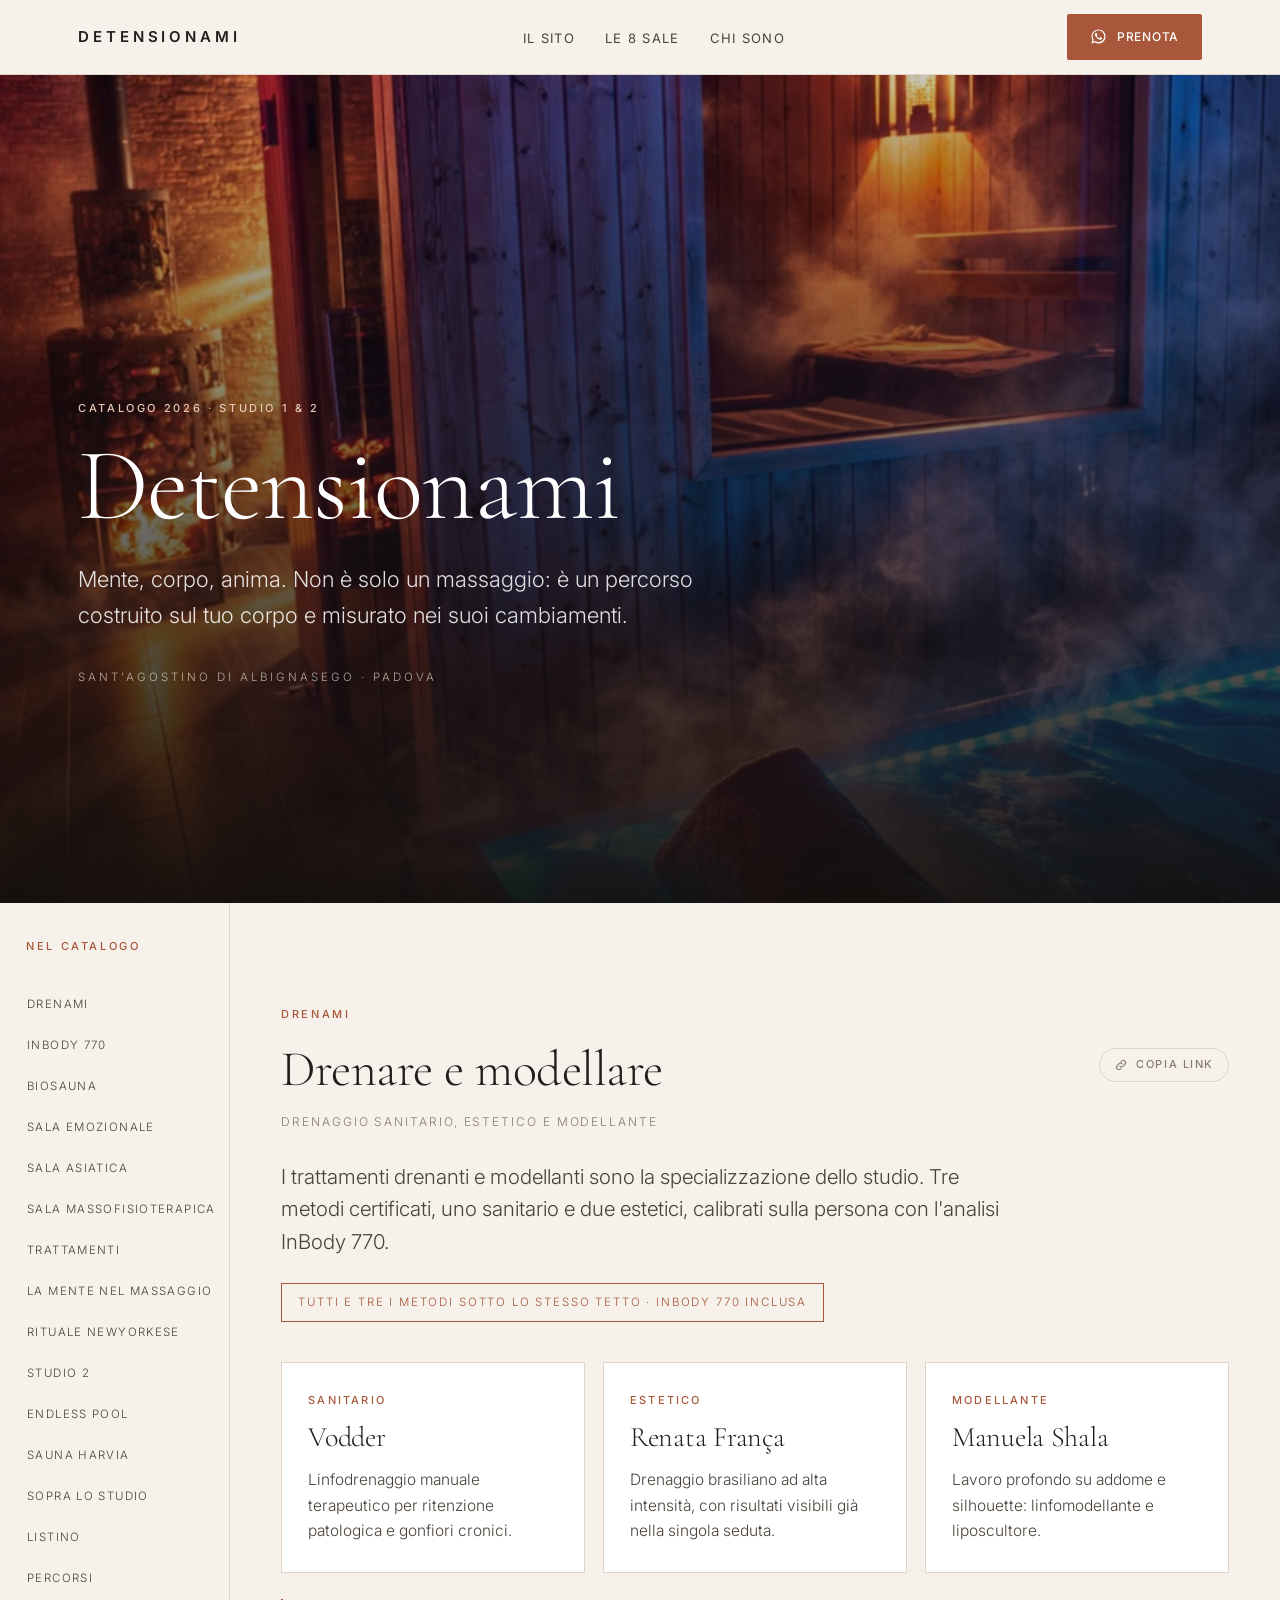
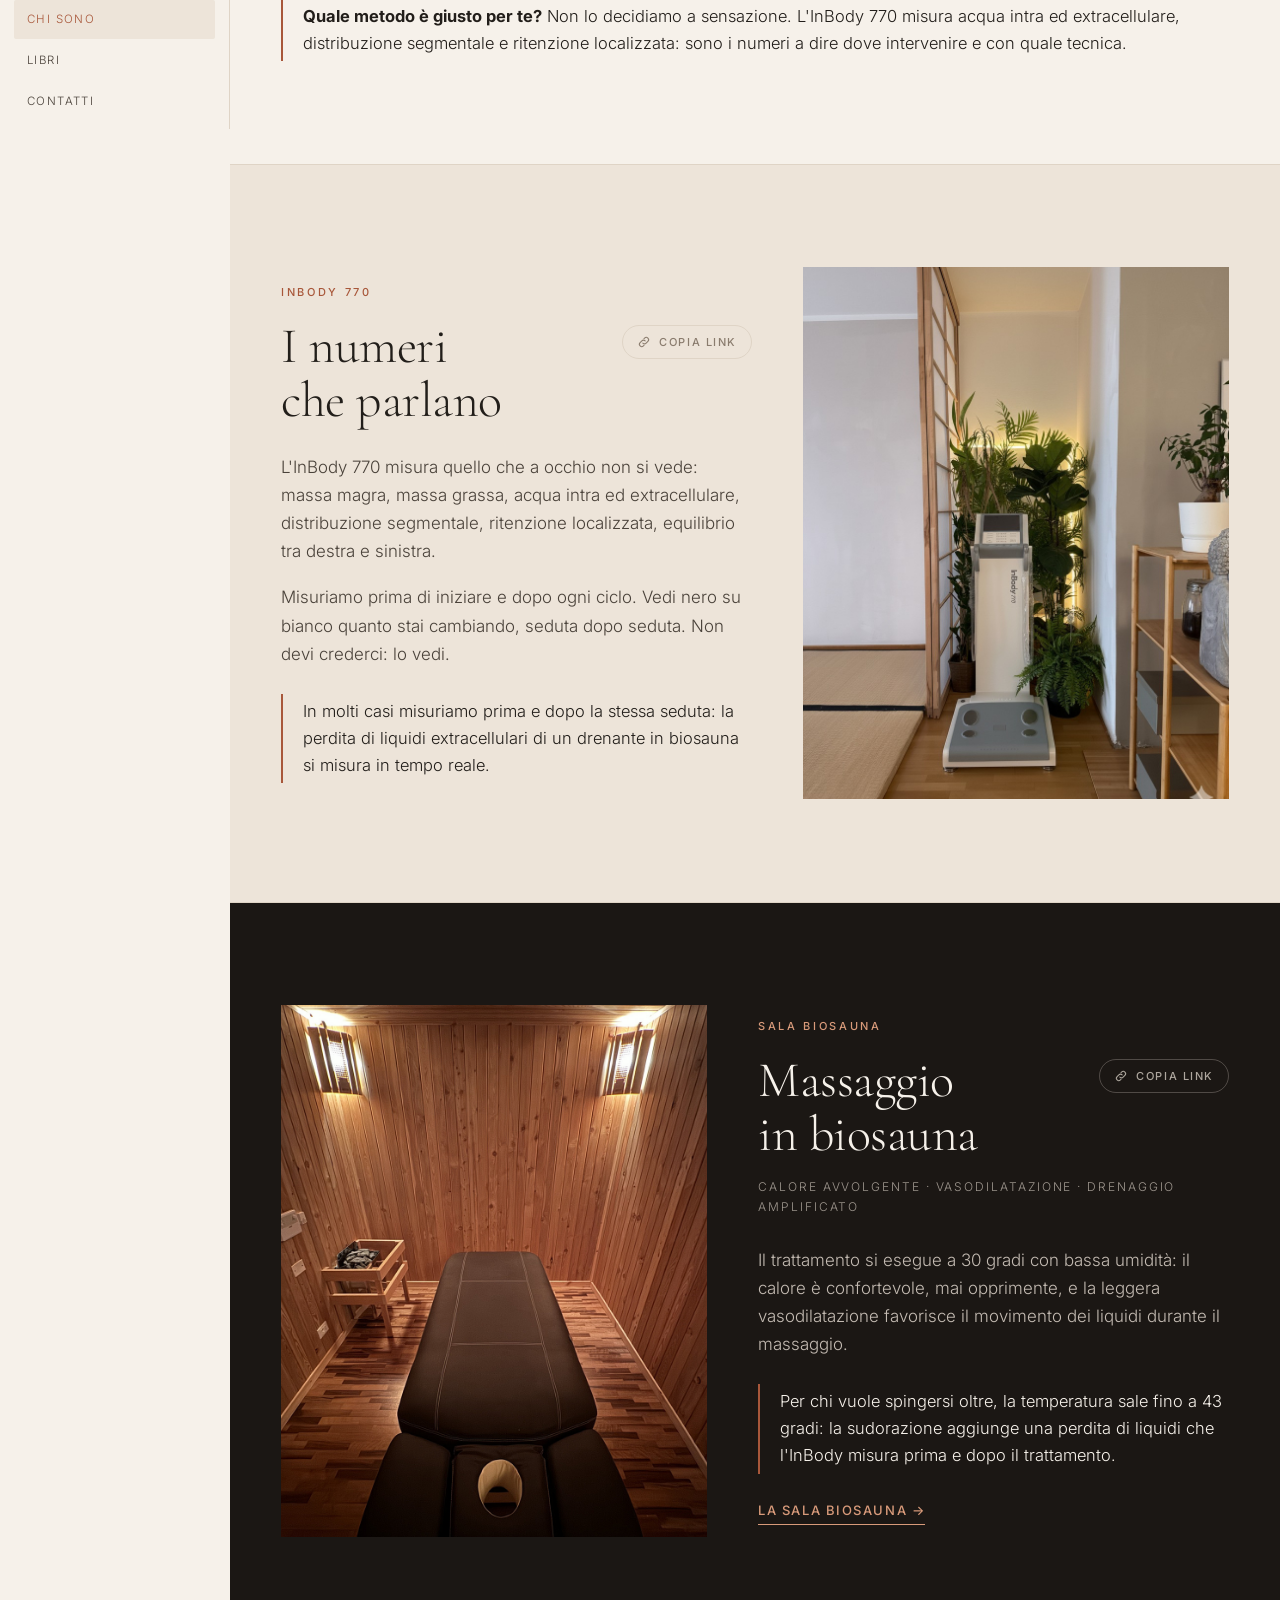
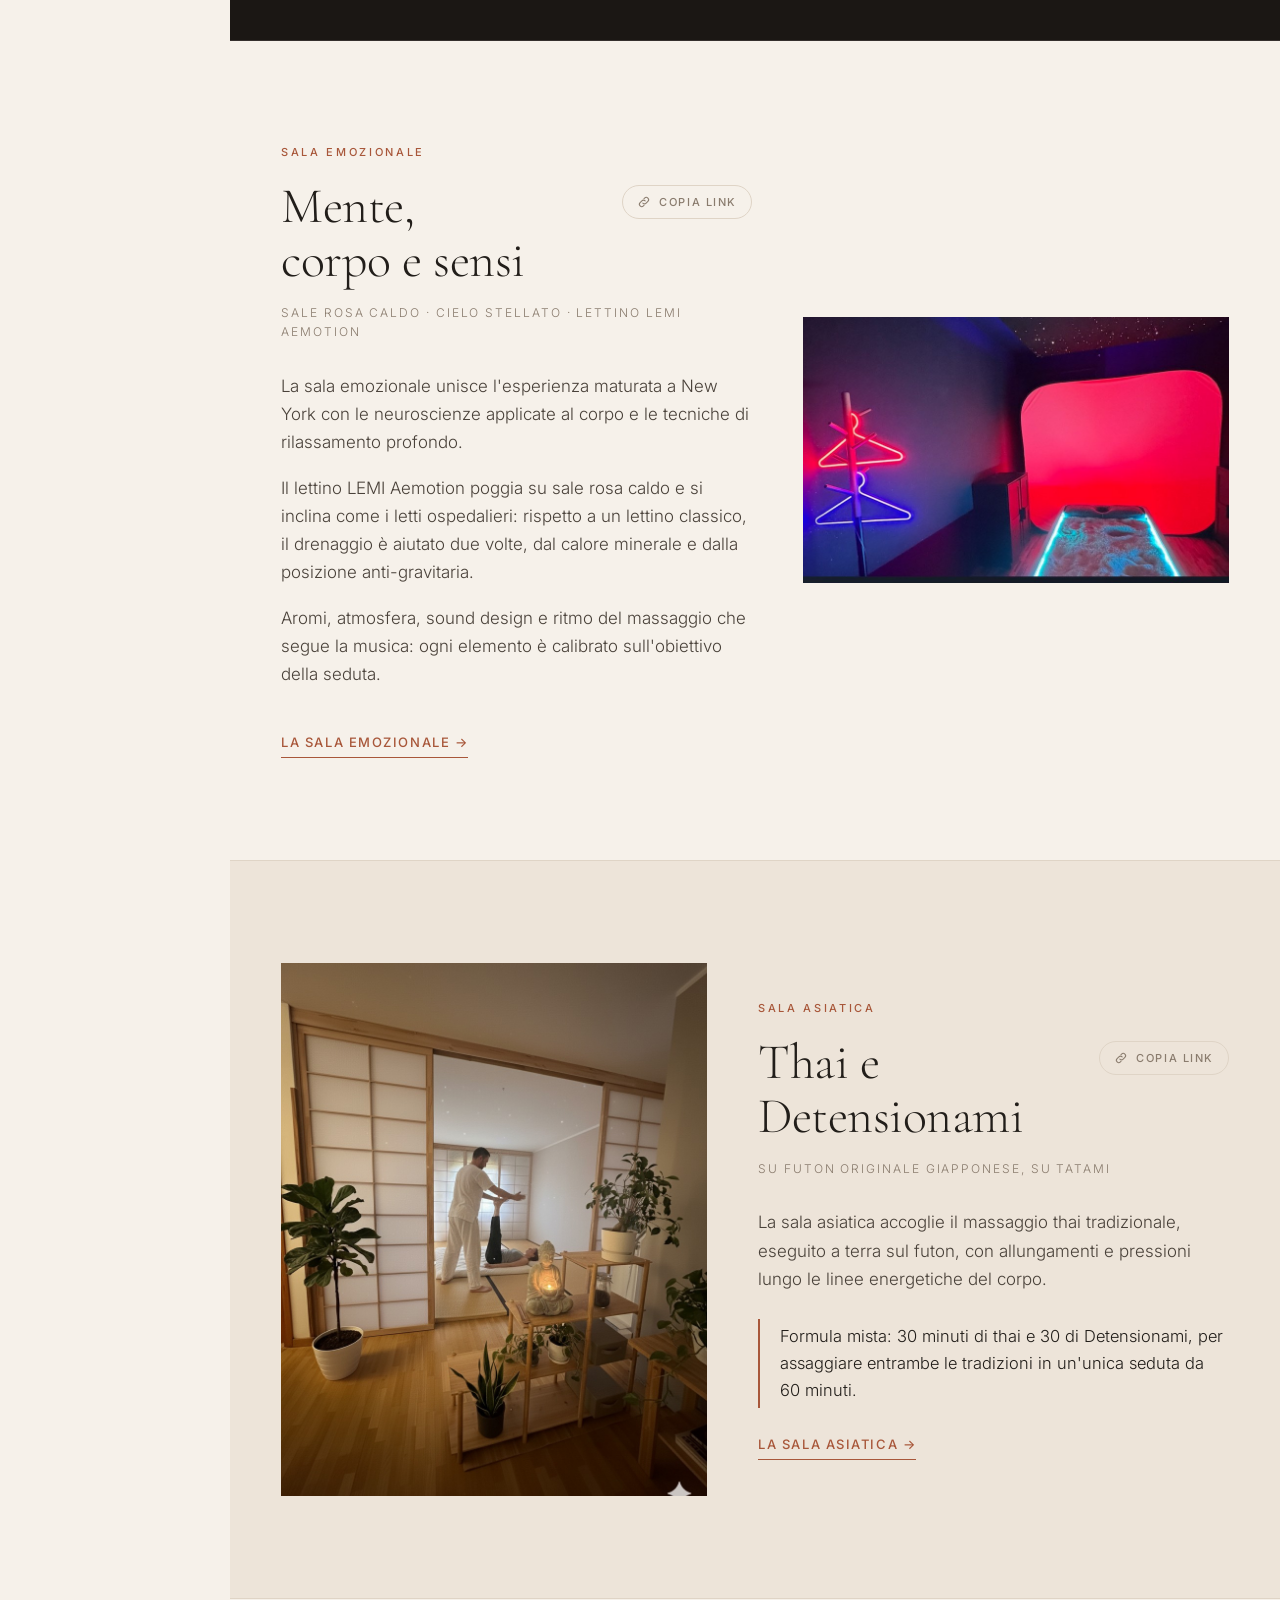
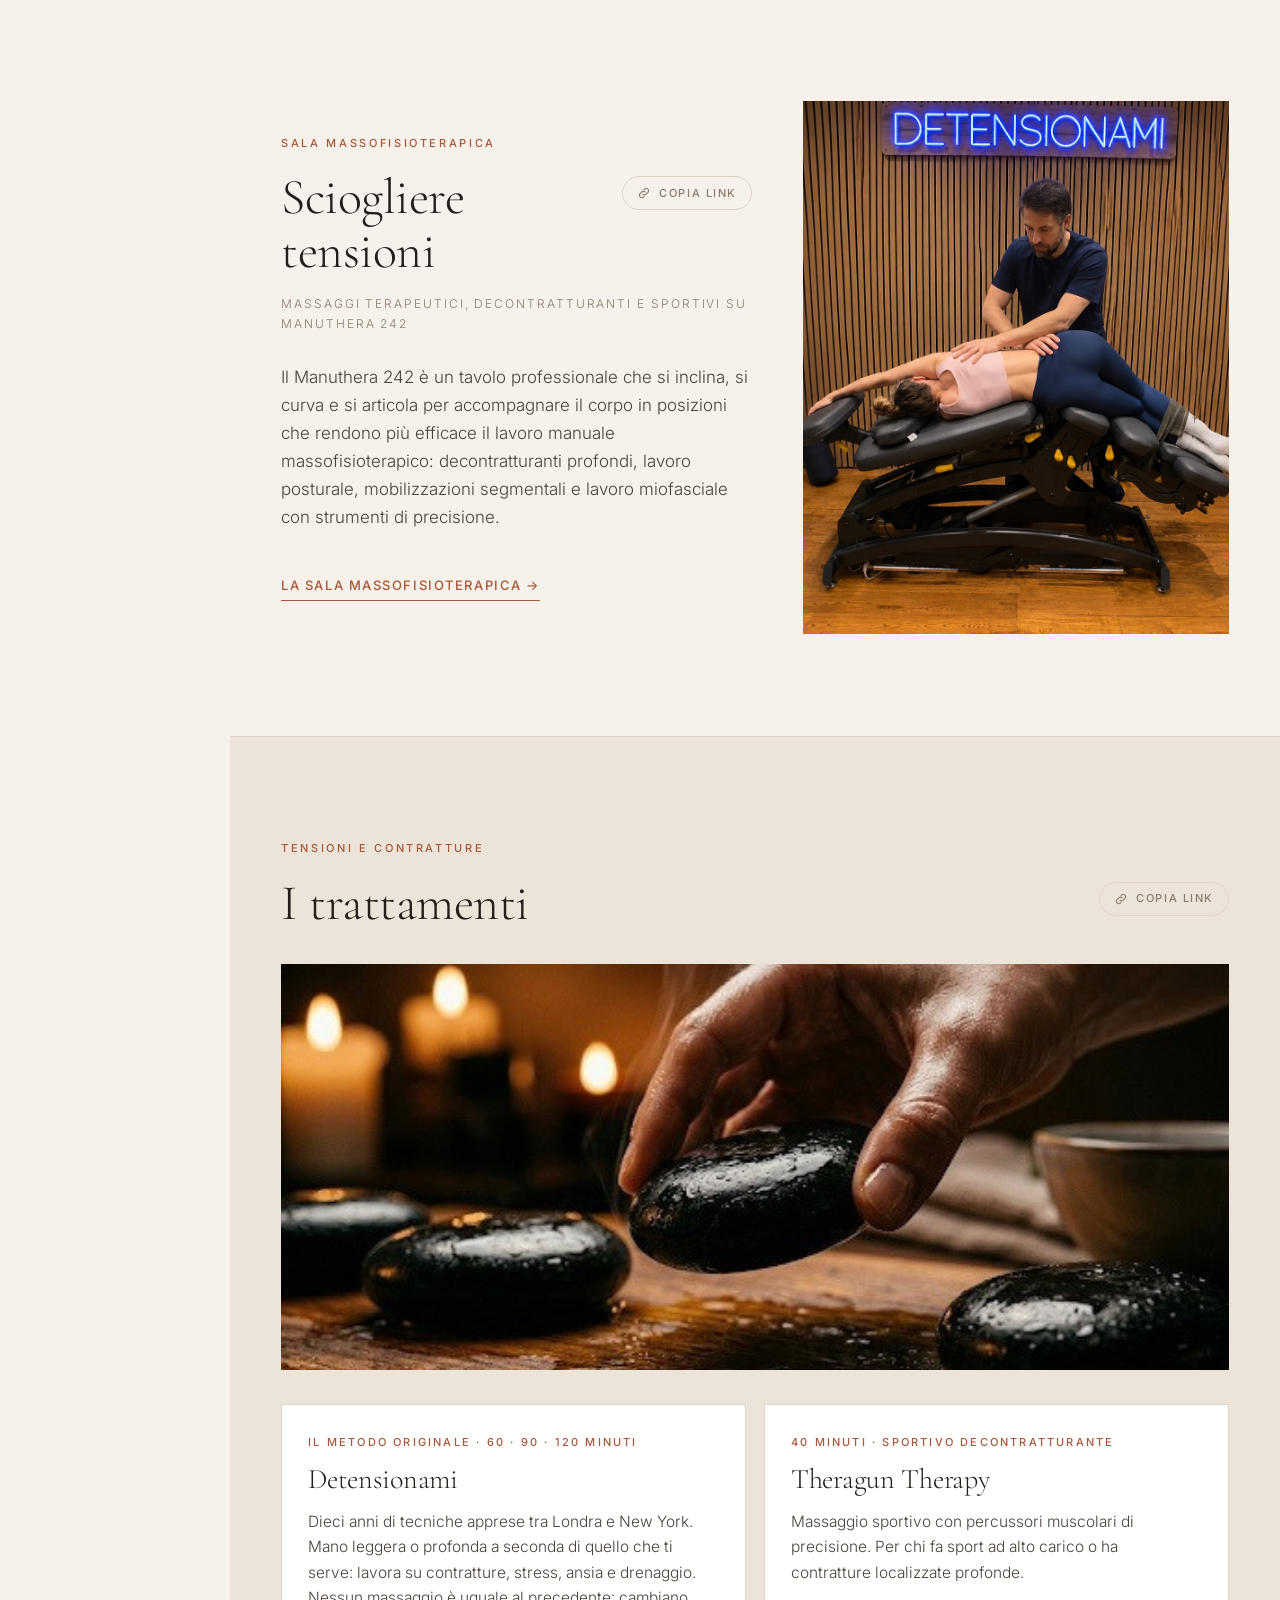
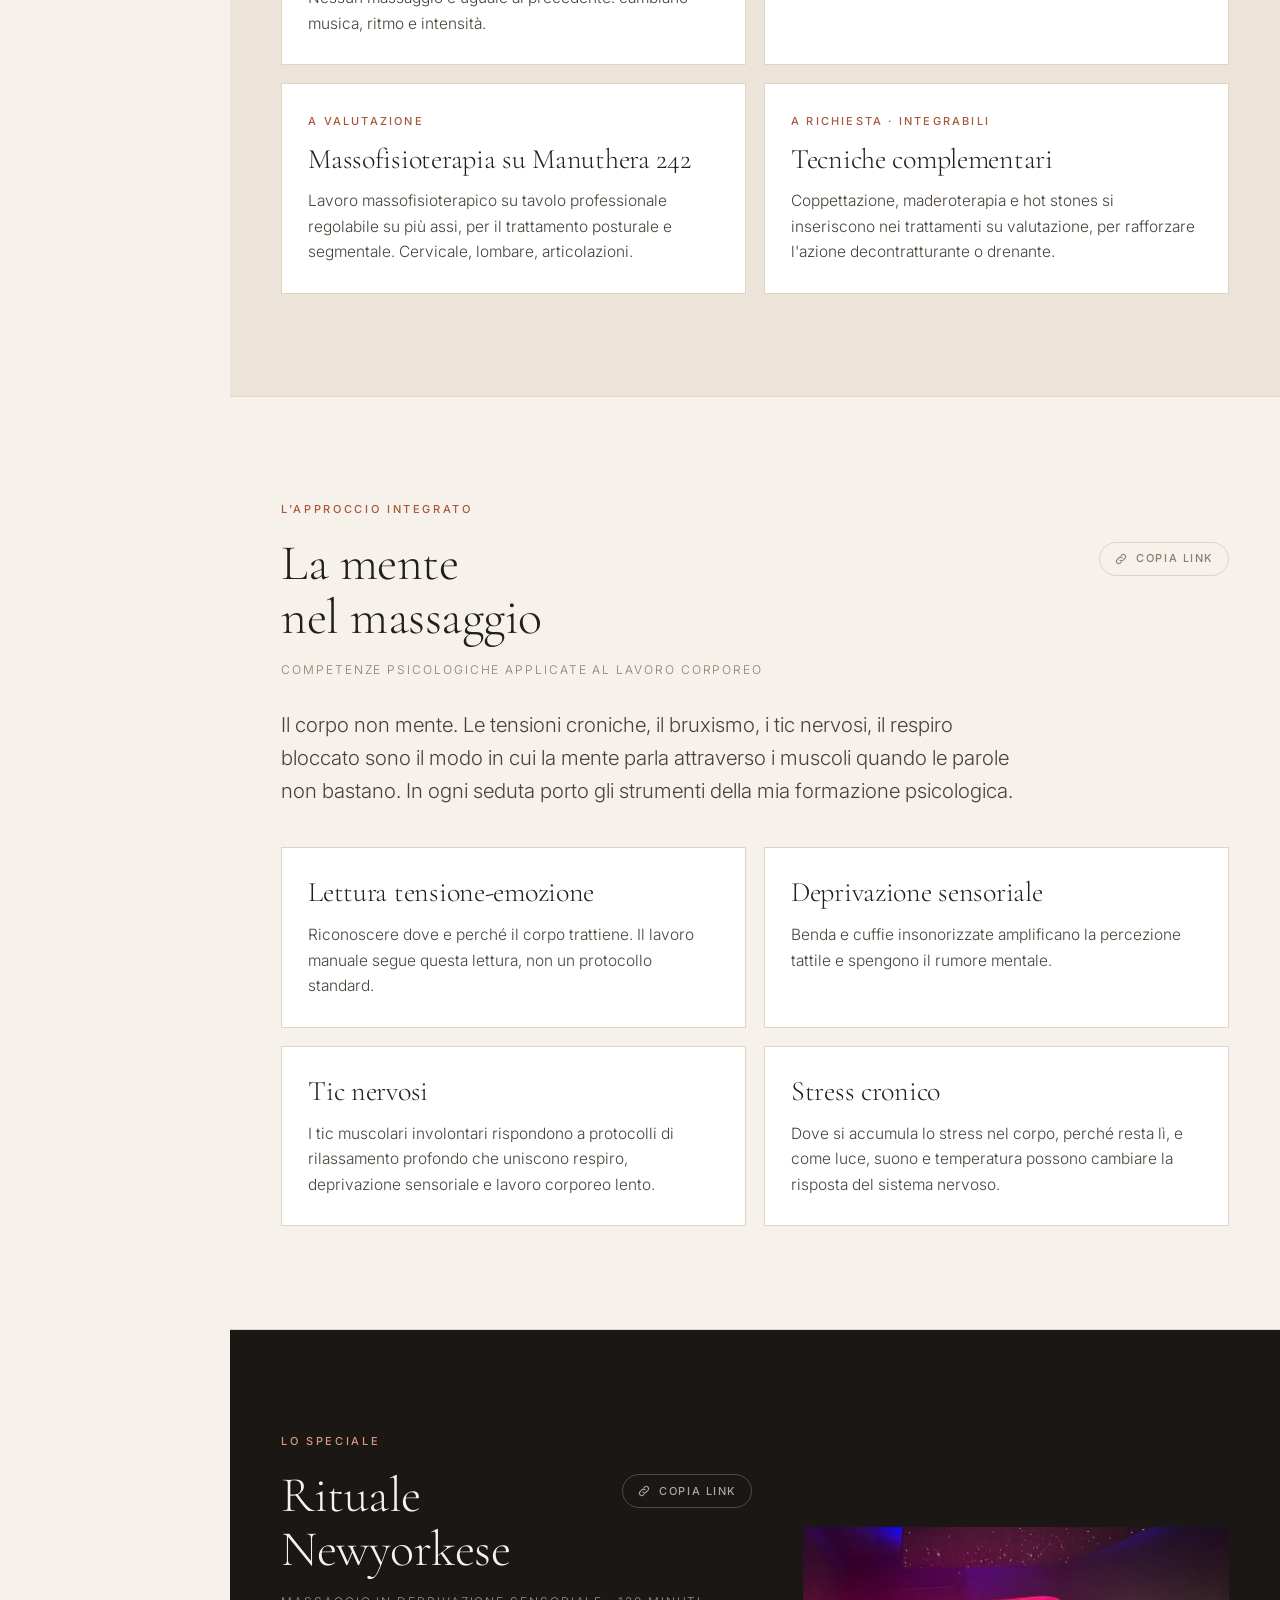
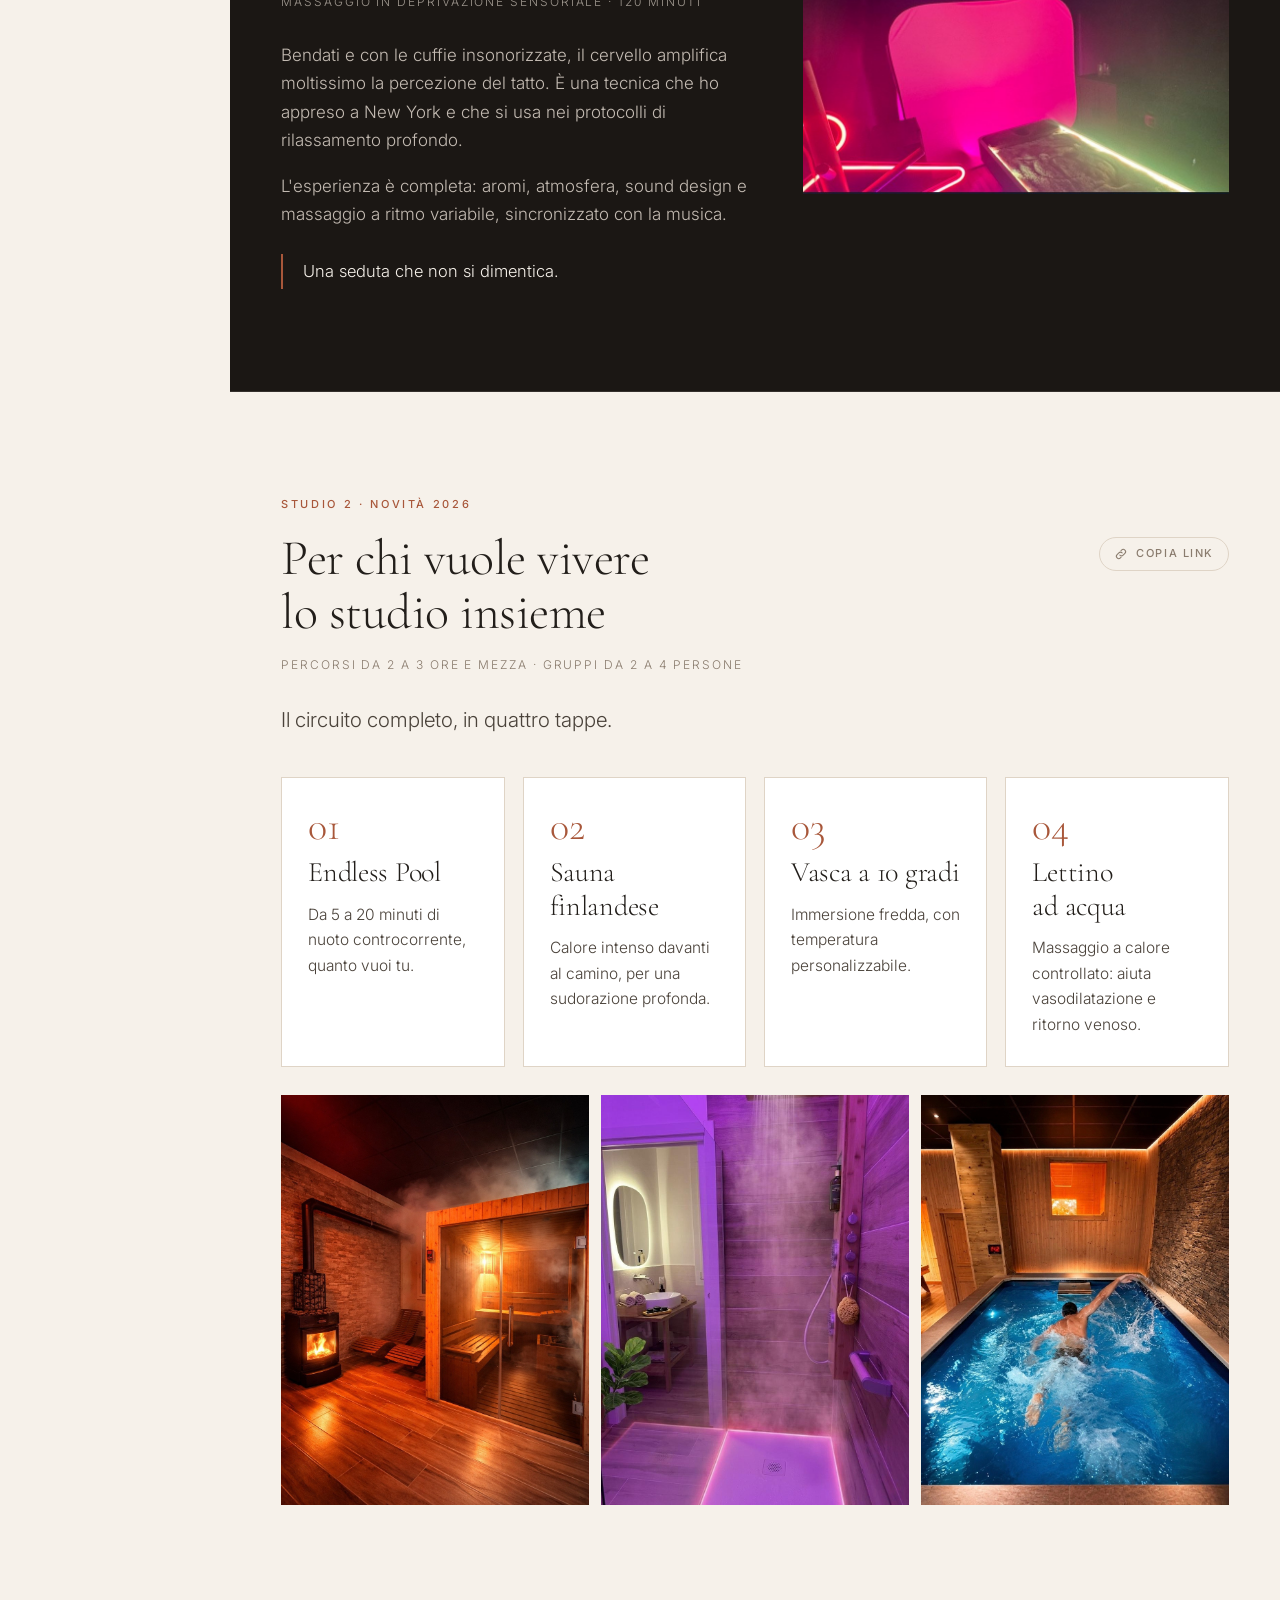
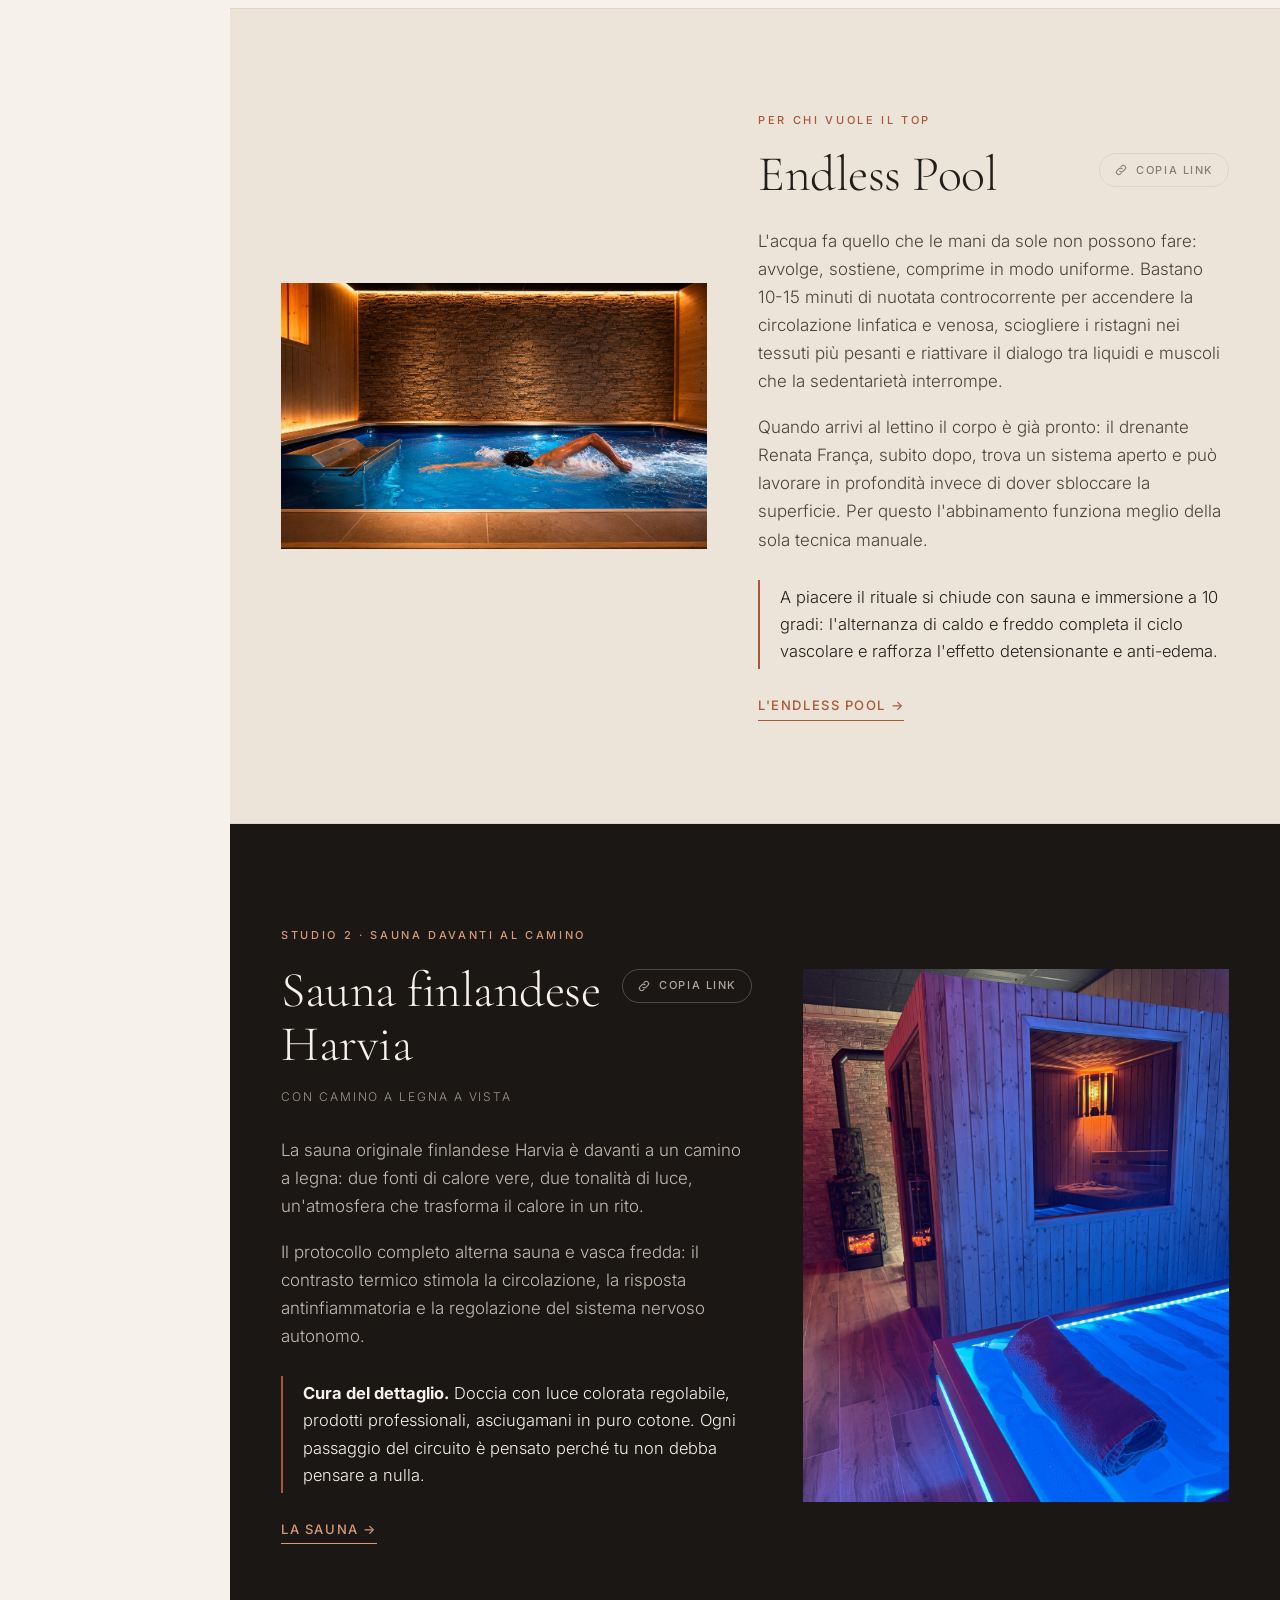
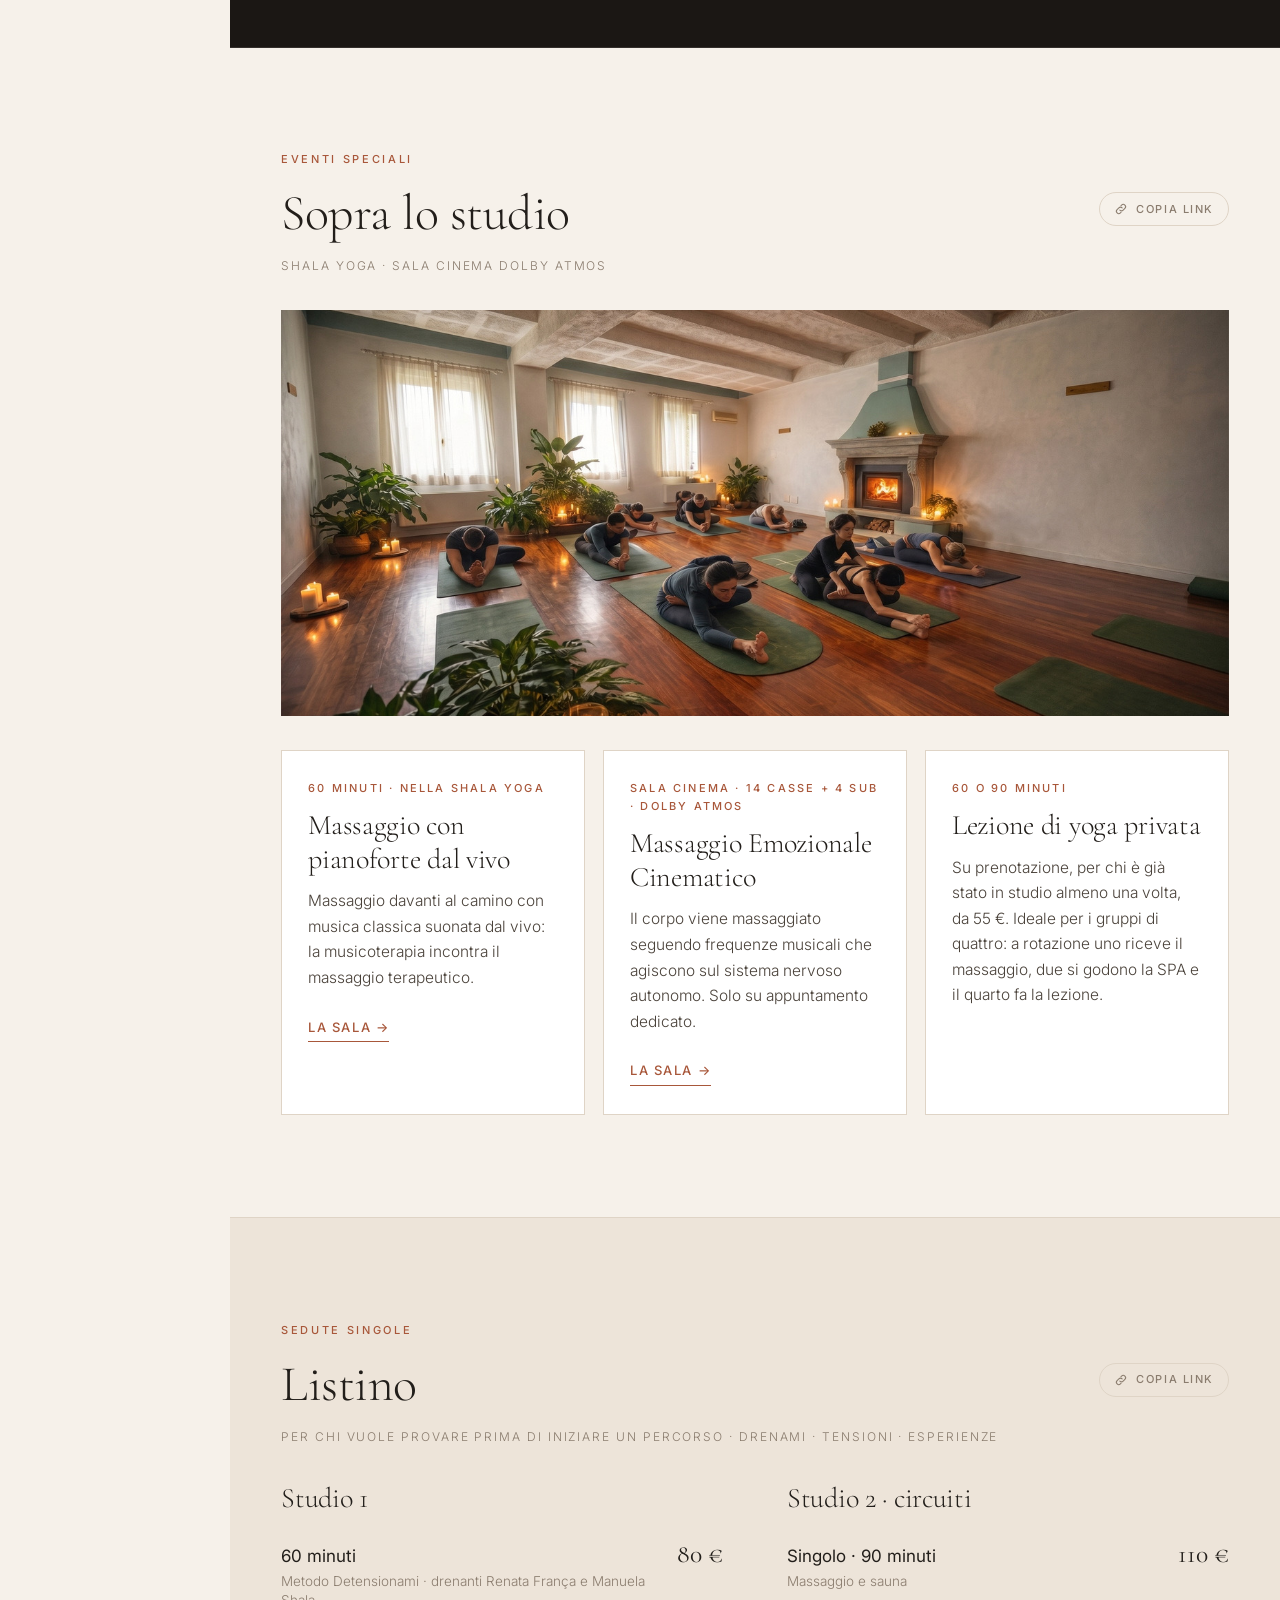
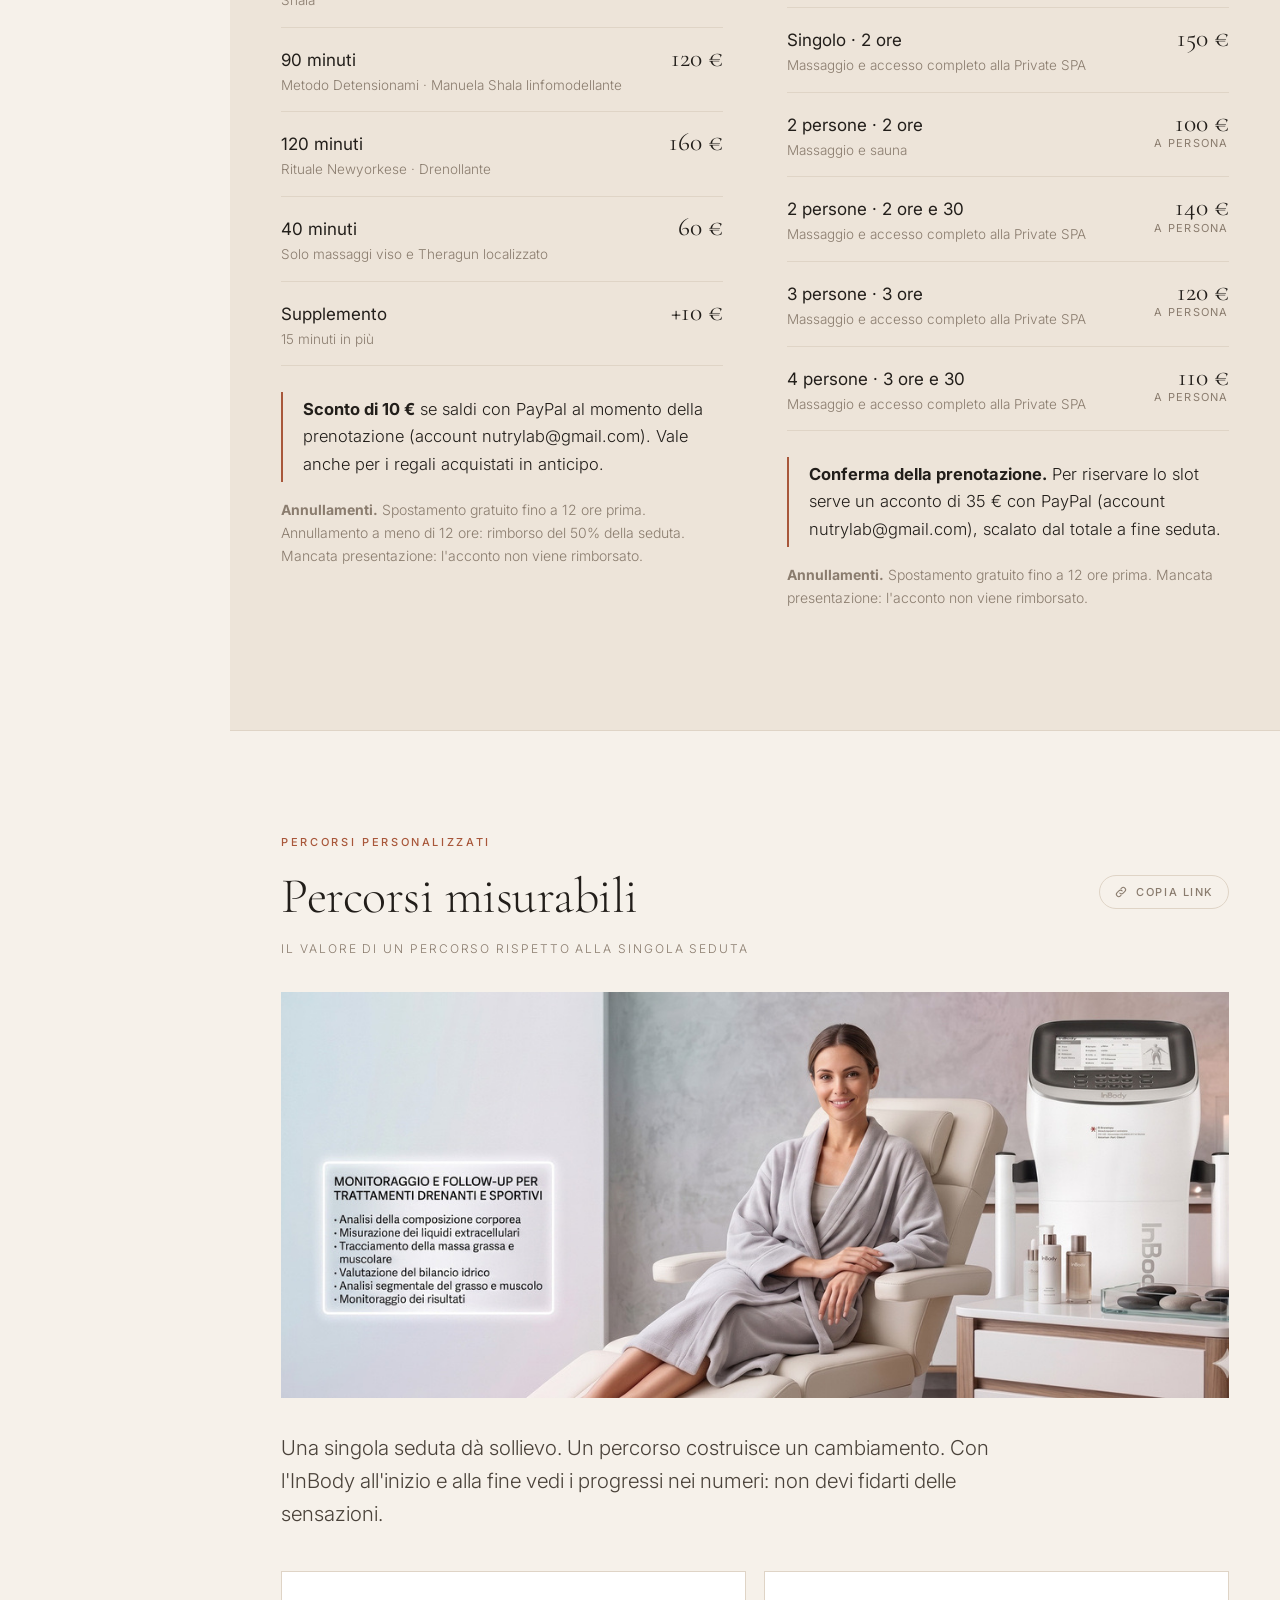
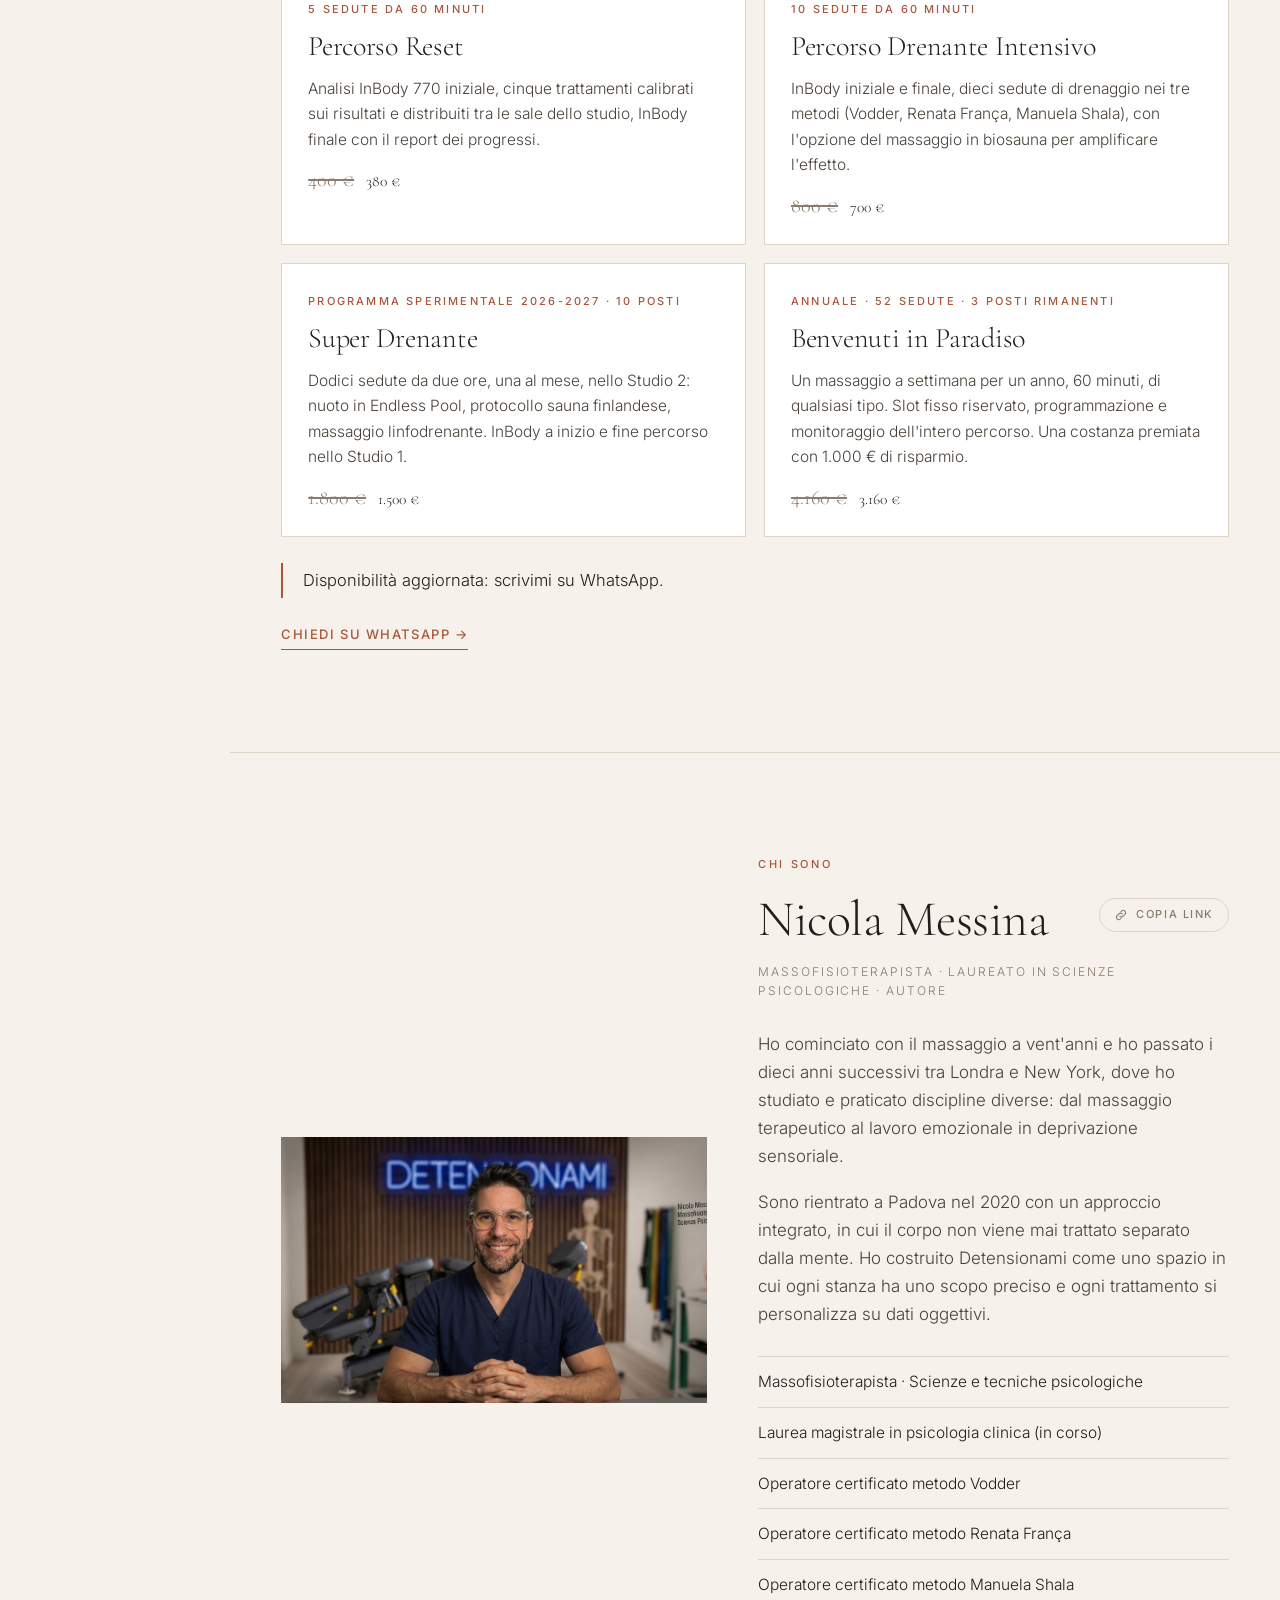
==== catalogo/index.html @ 2fba1a52 "Catalogo digitale 2026 (dal PDF B8) con editor ?edit Pagina /catalogo/ fuori dal menu e da Google (n" ====
<!doctype html>
<html lang="it">
<head>
<meta charset="utf-8">
<meta name="viewport" content="width=device-width, initial-scale=1, viewport-fit=cover">
<title>Catalogo 2026 — Detensionami, Padova</title>
<meta name="description" content="Il catalogo dello Studio Detensionami: i tre metodi drenanti, l'analisi InBody 770, le sale, i trattamenti, lo Studio 2, i percorsi e i libri.">
<!-- pagina "morta": fuori dal menu e fuori da Google, si apre solo con il link -->
<meta name="robots" content="noindex, nofollow">
<meta name="theme-color" content="#1B1714">
<meta property="og:title" content="Catalogo Detensionami 2026">
<meta property="og:description" content="Studio 1 & 2 · Sant'Agostino di Albignasego, Padova">
<meta property="og:image" content="https://www.detensionami.it/catalogo/img/copertina.jpg">
<link rel="preconnect" href="https://fonts.googleapis.com">
<link rel="preconnect" href="https://fonts.gstatic.com" crossorigin>
<link href="https://fonts.googleapis.com/css2?family=Cormorant+Garamond:wght@300;400;500&family=Inter:wght@300;400;500;600&display=swap" rel="stylesheet">
<link rel="stylesheet" href="../studio/studio.css">
<link rel="stylesheet" href="catalogo.css">
<script src="../studio/torna.js" defer></script>
<script src="/da.js" defer></script>
</head>
<body>

<header class="site-header">
  <div class="wrap nav">
    <a class="logo" href="../studio/index.html#home">DETENSIONAMI</a>
    <ul class="nav-links">
      <li><a href="../studio/index.html#home">Il sito</a></li>
      <li><a href="../studio/index.html#sale">Le 8 sale</a></li>
      <li><a href="../studio/index.html#chi-sono">Chi sono</a></li>
    </ul>
    <a class="back-link" href="../studio/index.html#home">Il sito →</a>
    <a class="btn btn-primary" href="https://wa.me/393347918516?text=Ciao%20Nicola%2C%20ho%20letto%20il%20catalogo%20e%20vorrei%20prenotare." target="_blank" rel="noopener">
      <svg class="wa-icon" viewBox="0 0 24 24" fill="currentColor" aria-hidden="true"><path d="M12.04 2C6.58 2 2.13 6.45 2.13 11.91c0 1.75.46 3.450 1.32 4.95L2 22l5.25-1.38a9.9 9.9 0 0 0 4.79 1.22h.01c5.46 0 9.91-4.45 9.91-9.91C21.96 6.45 17.5 2 12.04 2zm0 18.02h-.01a8.2 8.2 0 0 1-4.190-1.15l-.3-.18-3.12.82.83-3.04-.2-.31a8.16 8.16 0 0 1-1.26-4.35c0-4.54 3.7-8.23 8.25-8.23 2.2 0 4.27.86 5.83 2.42a8.18 8.18 0 0 1 2.41 5.82c0 4.54-3.7 8.2-8.24 8.2zm4.52-6.16c-.25-.12-1.47-.72-1.690-.81-.23-.08-.39-.12-.56.13-.16.25-.64.8-.79.97-.14.16-.29.19-.54.06-.25-.12-1.05-.39-1.99-1.23-.74-.66-1.24-1.47-1.38-1.72-.15-.25-.02-.38.11-.51.11-.11.25-.29.37-.43.13-.15.17-.25.25-.41.08-.17.04-.31-.02-.43-.06-.12-.56-1.35-.77-1.85-.2-.48-.4-.42-.56-.43h-.47c-.17 0-.43.06-.66.31-.23.25-.87.85-.87 2.070s.89 2.4 1.02 2.57c.12.17 1.75 2.670 4.24 3.75.59.26 1.05.41 1.41.52.59.19 1.13.16 1.56.1.48-.07 1.47-.6 1.68-1.18.21-.58.21-1.07.14-1.18-.06-.11-.22-.17-.47-.29z"/></svg>
      <span>Prenota</span>
    </a>
  </div>
</header>

<section class="cover" id="copertina">
  <img src="img/copertina.jpg" alt="La sauna con il camino e la vasca illuminata di blu">
  <div class="wrap">
    <p class="eyebrow">Catalogo 2026 · Studio 1 &amp; 2</p>
    <h1>Detensionami</h1>
    <p class="lede">Mente, corpo, anima. Non è solo un massaggio: è un percorso costruito sul tuo corpo e misurato nei suoi cambiamenti.</p>
    <p class="place">Sant'Agostino di Albignasego · Padova</p>
  </div>
</section>

<div class="layout">

<nav class="toc" aria-label="Sezioni del catalogo">
  <p class="toc-title">Nel catalogo</p>
  <ol>
    <li><a href="#drenami">Drenami</a></li>
    <li><a href="#inbody">InBody 770</a></li>
    <li><a href="#biosauna">Biosauna</a></li>
    <li><a href="#emozionale">Sala Emozionale</a></li>
    <li><a href="#asiatica">Sala Asiatica</a></li>
    <li><a href="#manuthera">Sala massofisioterapica</a></li>
    <li><a href="#trattamenti">Trattamenti</a></li>
    <li><a href="#mente">La mente nel massaggio</a></li>
    <li><a href="#rituale-newyorkese">Rituale Newyorkese</a></li>
    <li><a href="#studio-2">Studio 2</a></li>
    <li><a href="#endless-pool">Endless Pool</a></li>
    <li><a href="#sauna">Sauna Harvia</a></li>
    <li><a href="#eventi">Sopra lo studio</a></li>
    <li><a href="#listino">Listino</a></li>
    <li><a href="#percorsi">Percorsi</a></li>
    <li><a href="#chi-sono">Chi sono</a></li>
    <li><a href="#libri">Libri</a></li>
    <li><a href="#contatti">Contatti</a></li>
  </ol>
</nav>

<main>

  <!-- DRENAMI -->
  <section class="chapter" id="drenami">
    <div class="wrap">
      <p class="eyebrow">Drenami</p>
      <div class="head"><h2>Drenare e modellare</h2></div>
      <p class="sub">Drenaggio sanitario, estetico e modellante</p>
      <p class="lead">I trattamenti drenanti e modellanti sono la specializzazione dello studio. Tre metodi certificati, uno sanitario e due estetici, calibrati sulla persona con l'analisi InBody 770.</p>
      <p class="badge">Tutti e tre i metodi sotto lo stesso tetto · InBody 770 inclusa</p>
      <div class="k-cards c3">
        <article class="k-card"><p class="k-tag">Sanitario</p><h3>Vodder</h3><p>Linfodrenaggio manuale terapeutico per ritenzione patologica e gonfiori cronici.</p></article>
        <article class="k-card"><p class="k-tag">Estetico</p><h3>Renata França</h3><p>Drenaggio brasiliano ad alta intensità, con risultati visibili già nella singola seduta.</p></article>
        <article class="k-card"><p class="k-tag">Modellante</p><h3>Manuela Shala</h3><p>Lavoro profondo su addome e silhouette: linfomodellante e liposcultore.</p></article>
      </div>
      <p class="k-note"><strong>Quale metodo è giusto per te?</strong> Non lo decidiamo a sensazione. L'InBody 770 misura acqua intra ed extracellulare, distribuzione segmentale e ritenzione localizzata: sono i numeri a dire dove intervenire e con quale tecnica.</p>
    </div>
  </section>

  <!-- INBODY -->
  <section class="chapter alt" id="inbody">
    <div class="wrap spread">
      <div>
        <p class="eyebrow">InBody 770</p>
        <div class="head"><h2>I numeri che parlano</h2></div>
        <div class="prose" style="margin-top:26px">
          <p>L'InBody 770 misura quello che a occhio non si vede: massa magra, massa grassa, acqua intra ed extracellulare, distribuzione segmentale, ritenzione localizzata, equilibrio tra destra e sinistra.</p>
          <p>Misuriamo prima di iniziare e dopo ogni ciclo. Vedi nero su bianco quanto stai cambiando, seduta dopo seduta. Non devi crederci: lo vedi.</p>
        </div>
        <p class="k-note">In molti casi misuriamo prima e dopo la stessa seduta: la perdita di liquidi extracellulari di un drenante in biosauna si misura in tempo reale.</p>
      </div>
      <figure><img src="img/inbody.jpg" alt="La bilancia InBody 770 dello studio" loading="lazy"></figure>
    </div>
  </section>

  <!-- BIOSAUNA -->
  <section class="chapter dark" id="biosauna">
    <div class="wrap spread flip">
      <div>
        <p class="eyebrow">Sala Biosauna</p>
        <div class="head"><h2>Massaggio in biosauna</h2></div>
        <p class="sub">Calore avvolgente · vasodilatazione · drenaggio amplificato</p>
        <div class="prose">
          <p>Il trattamento si esegue a 30 gradi con bassa umidità: il calore è confortevole, mai opprimente, e la leggera vasodilatazione favorisce il movimento dei liquidi durante il massaggio.</p>
        </div>
        <p class="k-note">Per chi vuole spingersi oltre, la temperatura sale fino a 43 gradi: la sudorazione aggiunge una perdita di liquidi che l'InBody misura prima e dopo il trattamento.</p>
        <a class="k-more" href="../studio/sale/biosauna.html">La sala biosauna →</a>
      </div>
      <figure><img src="img/biosauna.jpg" alt="Il lettino dentro la biosauna in legno" loading="lazy"></figure>
    </div>
  </section>

  <!-- EMOZIONALE -->
  <section class="chapter" id="emozionale">
    <div class="wrap spread">
      <div>
        <p class="eyebrow">Sala Emozionale</p>
        <div class="head"><h2>Mente, corpo e sensi</h2></div>
        <p class="sub">Sale rosa caldo · cielo stellato · lettino LEMI Aemotion</p>
        <div class="prose">
          <p>La sala emozionale unisce l'esperienza maturata a New York con le neuroscienze applicate al corpo e le tecniche di rilassamento profondo.</p>
          <p>Il lettino LEMI Aemotion poggia su sale rosa caldo e si inclina come i letti ospedalieri: rispetto a un lettino classico, il drenaggio è aiutato due volte, dal calore minerale e dalla posizione anti-gravitaria.</p>
          <p>Aromi, atmosfera, sound design e ritmo del massaggio che segue la musica: ogni elemento è calibrato sull'obiettivo della seduta.</p>
        </div>
        <a class="k-more" href="../studio/sale/emozionale.html">La sala emozionale →</a>
      </div>
      <figure class="wide"><img src="img/emozionale.jpg" alt="La sala emozionale con il lettino sul sale rosa e le luci al neon" loading="lazy"></figure>
    </div>
  </section>

  <!-- ASIATICA -->
  <section class="chapter alt" id="asiatica">
    <div class="wrap spread flip">
      <div>
        <p class="eyebrow">Sala Asiatica</p>
        <div class="head"><h2>Thai e Detensionami</h2></div>
        <p class="sub">Su futon originale giapponese, su tatami</p>
        <div class="prose">
          <p>La sala asiatica accoglie il massaggio thai tradizionale, eseguito a terra sul futon, con allungamenti e pressioni lungo le linee energetiche del corpo.</p>
        </div>
        <p class="k-note">Formula mista: 30 minuti di thai e 30 di Detensionami, per assaggiare entrambe le tradizioni in un'unica seduta da 60 minuti.</p>
        <a class="k-more" href="../studio/sale/asiatica.html">La sala asiatica →</a>
      </div>
      <figure><img src="img/asiatica.jpg" alt="Massaggio thai sul futon nella sala asiatica" loading="lazy"></figure>
    </div>
  </section>

  <!-- MANUTHERA -->
  <section class="chapter" id="manuthera">
    <div class="wrap spread">
      <div>
      <p class="eyebrow">Sala massofisioterapica</p>
      <div class="head"><h2>Sciogliere tensioni</h2></div>
      <p class="sub">Massaggi terapeutici, decontratturanti e sportivi su Manuthera 242</p>
      <div class="prose">
        <p>Il Manuthera 242 è un tavolo professionale che si inclina, si curva e si articola per accompagnare il corpo in posizioni che rendono più efficace il lavoro manuale massofisioterapico: decontratturanti profondi, lavoro posturale, mobilizzazioni segmentali e lavoro miofasciale con strumenti di precisione.</p>
      </div>
      <a class="k-more" href="../studio/sale/fisioterapia.html">La sala massofisioterapica →</a>
      </div>
      <figure><img src="img/manuthera.jpg" alt="Massaggio sul tavolo Manuthera 242" loading="lazy"></figure>
    </div>
  </section>

  <!-- TRATTAMENTI -->
  <section class="chapter alt" id="trattamenti">
    <div class="wrap">
      <p class="eyebrow">Tensioni e contratture</p>
      <div class="head"><h2>I trattamenti</h2></div>
      <figure class="k-banner"><img src="img/hot-stones.jpg" alt="Pietre calde per il massaggio" loading="lazy"></figure>
      <div class="k-cards c2">
        <article class="k-card"><p class="k-tag">Il metodo originale · 60 · 90 · 120 minuti</p><h3>Detensionami</h3><p>Dieci anni di tecniche apprese tra Londra e New York. Mano leggera o profonda a seconda di quello che ti serve: lavora su contratture, stress, ansia e drenaggio. Nessun massaggio è uguale al precedente: cambiano musica, ritmo e intensità.</p></article>
        <article class="k-card"><p class="k-tag">40 minuti · sportivo decontratturante</p><h3>Theragun Therapy</h3><p>Massaggio sportivo con percussori muscolari di precisione. Per chi fa sport ad alto carico o ha contratture localizzate profonde.</p></article>
        <article class="k-card"><p class="k-tag">A valutazione</p><h3>Massofisioterapia su Manuthera 242</h3><p>Lavoro massofisioterapico su tavolo professionale regolabile su più assi, per il trattamento posturale e segmentale. Cervicale, lombare, articolazioni.</p></article>
        <article class="k-card"><p class="k-tag">A richiesta · integrabili</p><h3>Tecniche complementari</h3><p>Coppettazione, maderoterapia e hot stones si inseriscono nei trattamenti su valutazione, per rafforzare l'azione decontratturante o drenante.</p></article>
      </div>
    </div>
  </section>

  <!-- MENTE -->
  <section class="chapter" id="mente">
    <div class="wrap">
      <p class="eyebrow">L'approccio integrato</p>
      <div class="head"><h2>La mente nel massaggio</h2></div>
      <p class="sub">Competenze psicologiche applicate al lavoro corporeo</p>
      <p class="lead">Il corpo non mente. Le tensioni croniche, il bruxismo, i tic nervosi, il respiro bloccato sono il modo in cui la mente parla attraverso i muscoli quando le parole non bastano. In ogni seduta porto gli strumenti della mia formazione psicologica.</p>
      <div class="k-cards c2">
        <article class="k-card"><h3>Lettura tensione-emozione</h3><p>Riconoscere dove e perché il corpo trattiene. Il lavoro manuale segue questa lettura, non un protocollo standard.</p></article>
        <article class="k-card"><h3>Deprivazione sensoriale</h3><p>Benda e cuffie insonorizzate amplificano la percezione tattile e spengono il rumore mentale.</p></article>
        <article class="k-card"><h3>Tic nervosi</h3><p>I tic muscolari involontari rispondono a protocolli di rilassamento profondo che uniscono respiro, deprivazione sensoriale e lavoro corporeo lento.</p></article>
        <article class="k-card"><h3>Stress cronico</h3><p>Dove si accumula lo stress nel corpo, perché resta lì, e come luce, suono e temperatura possono cambiare la risposta del sistema nervoso.</p></article>
      </div>
    </div>
  </section>

  <!-- RITUALE -->
  <section class="chapter dark" id="rituale-newyorkese">
    <div class="wrap spread">
      <div>
        <p class="eyebrow">Lo speciale</p>
        <div class="head"><h2>Rituale Newyorkese</h2></div>
        <p class="sub">Massaggio in deprivazione sensoriale · 120 minuti</p>
        <div class="prose">
          <p>Bendati e con le cuffie insonorizzate, il cervello amplifica moltissimo la percezione del tatto. È una tecnica che ho appreso a New York e che si usa nei protocolli di rilassamento profondo.</p>
          <p>L'esperienza è completa: aromi, atmosfera, sound design e massaggio a ritmo variabile, sincronizzato con la musica.</p>
        </div>
        <p class="k-note">Una seduta che non si dimentica.</p>
      </div>
      <figure class="wide"><img src="img/rituale.jpg" alt="La sala del Rituale Newyorkese con le luci rosa" loading="lazy"></figure>
    </div>
  </section>

  <!-- STUDIO 2 -->
  <section class="chapter" id="studio-2">
    <div class="wrap">
      <p class="eyebrow">Studio 2 · Novità 2026</p>
      <div class="head"><h2>Per chi vuole vivere lo studio insieme</h2></div>
      <p class="sub">Percorsi da 2 a 3 ore e mezza · gruppi da 2 a 4 persone</p>
      <p class="lead">Il circuito completo, in quattro tappe.</p>
      <div class="k-cards c4">
        <article class="k-card"><span class="num">01</span><h3>Endless Pool</h3><p>Da 5 a 20 minuti di nuoto controcorrente, quanto vuoi tu.</p></article>
        <article class="k-card"><span class="num">02</span><h3>Sauna finlandese</h3><p>Calore intenso davanti al camino, per una sudorazione profonda.</p></article>
        <article class="k-card"><span class="num">03</span><h3>Vasca a 10 gradi</h3><p>Immersione fredda, con temperatura personalizzabile.</p></article>
        <article class="k-card"><span class="num">04</span><h3>Lettino ad acqua</h3><p>Massaggio a calore controllato: aiuta vasodilatazione e ritorno venoso.</p></article>
      </div>
      <div class="k-gallery">
        <figure><img src="img/studio-2.jpg" alt="La sauna dello Studio 2 con il camino" loading="lazy"></figure>
        <figure><img src="img/dettaglio.jpg" alt="La doccia con la luce colorata" loading="lazy"></figure>
        <figure><img src="img/nuoto.jpg" alt="Nuotata nell'Endless Pool" loading="lazy"></figure>
      </div>
    </div>
  </section>

  <!-- ENDLESS POOL -->
  <section class="chapter alt" id="endless-pool">
    <div class="wrap spread flip">
      <div>
        <p class="eyebrow">Per chi vuole il top</p>
        <div class="head"><h2>Endless Pool</h2></div>
        <div class="prose" style="margin-top:26px">
          <p>L'acqua fa quello che le mani da sole non possono fare: avvolge, sostiene, comprime in modo uniforme. Bastano 10-15 minuti di nuotata controcorrente per accendere la circolazione linfatica e venosa, sciogliere i ristagni nei tessuti più pesanti e riattivare il dialogo tra liquidi e muscoli che la sedentarietà interrompe.</p>
          <p>Quando arrivi al lettino il corpo è già pronto: il drenante Renata França, subito dopo, trova un sistema aperto e può lavorare in profondità invece di dover sbloccare la superficie. Per questo l'abbinamento funziona meglio della sola tecnica manuale.</p>
        </div>
        <p class="k-note">A piacere il rituale si chiude con sauna e immersione a 10 gradi: l'alternanza di caldo e freddo completa il ciclo vascolare e rafforza l'effetto detensionante e anti-edema.</p>
        <a class="k-more" href="../studio/sale/endless-pool.html">L'Endless Pool →</a>
      </div>
      <figure class="wide"><img src="img/endless-pool.jpg" alt="Nuoto controcorrente nell'Endless Pool" loading="lazy"></figure>
    </div>
  </section>

  <!-- SAUNA -->
  <section class="chapter dark" id="sauna">
    <div class="wrap spread">
      <div>
        <p class="eyebrow">Studio 2 · Sauna davanti al camino</p>
        <div class="head"><h2>Sauna finlandese Harvia</h2></div>
        <p class="sub">Con camino a legna a vista</p>
        <div class="prose">
          <p>La sauna originale finlandese Harvia è davanti a un camino a legna: due fonti di calore vere, due tonalità di luce, un'atmosfera che trasforma il calore in un rito.</p>
          <p>Il protocollo completo alterna sauna e vasca fredda: il contrasto termico stimola la circolazione, la risposta antinfiammatoria e la regolazione del sistema nervoso autonomo.</p>
        </div>
        <p class="k-note"><strong>Cura del dettaglio.</strong> Doccia con luce colorata regolabile, prodotti professionali, asciugamani in puro cotone. Ogni passaggio del circuito è pensato perché tu non debba pensare a nulla.</p>
        <a class="k-more" href="../studio/sale/sauna.html">La sauna →</a>
      </div>
      <figure><img src="img/sauna-harvia.jpg" alt="La sauna finlandese Harvia illuminata" loading="lazy"></figure>
    </div>
  </section>

  <!-- EVENTI -->
  <section class="chapter" id="eventi">
    <div class="wrap">
      <p class="eyebrow">Eventi speciali</p>
      <div class="head"><h2>Sopra lo studio</h2></div>
      <p class="sub">Shala yoga · sala cinema Dolby Atmos</p>
      <figure class="k-banner"><img src="img/shala-yoga.jpg" alt="La shala yoga con il camino sopra lo studio" loading="lazy"></figure>
      <div class="k-cards c3">
        <article class="k-card"><p class="k-tag">60 minuti · nella shala yoga</p><h3>Massaggio con pianoforte dal vivo</h3><p>Massaggio davanti al camino con musica classica suonata dal vivo: la musicoterapia incontra il massaggio terapeutico.</p><a class="k-more" href="../studio/sale/pianoforte.html">La sala →</a></article>
        <article class="k-card"><p class="k-tag">Sala cinema · 14 casse + 4 sub · Dolby Atmos</p><h3>Massaggio Emozionale Cinematico</h3><p>Il corpo viene massaggiato seguendo frequenze musicali che agiscono sul sistema nervoso autonomo. Solo su appuntamento dedicato.</p><a class="k-more" href="../studio/sale/cinema.html">La sala →</a></article>
        <article class="k-card"><p class="k-tag">60 o 90 minuti</p><h3>Lezione di yoga privata</h3><p>Su prenotazione, per chi è già stato in studio almeno una volta, da 55 €. Ideale per i gruppi di quattro: a rotazione uno riceve il massaggio, due si godono la SPA e il quarto fa la lezione.</p></article>
      </div>
    </div>
  </section>

  <!-- LISTINO -->
  <section class="chapter alt" id="listino">
    <div class="wrap">
      <p class="eyebrow">Sedute singole</p>
      <div class="head"><h2>Listino</h2></div>
      <p class="sub">Per chi vuole provare prima di iniziare un percorso · Drenami · Tensioni · Esperienze</p>
      <div class="k-price-grid">
        <div>
          <h3 class="k-price-title">Studio 1</h3>
          <ul class="k-prices">
            <li><span>60 minuti<small>Metodo Detensionami · drenanti Renata França e Manuela Shala</small></span><b>80 €</b></li>
            <li><span>90 minuti<small>Metodo Detensionami · Manuela Shala linfomodellante</small></span><b>120 €</b></li>
            <li><span>120 minuti<small>Rituale Newyorkese · Drenollante</small></span><b>160 €</b></li>
            <li><span>40 minuti<small>Solo massaggi viso e Theragun localizzato</small></span><b>60 €</b></li>
            <li><span>Supplemento<small>15 minuti in più</small></span><b>+10 €</b></li>
          </ul>
          <p class="k-note"><strong>Sconto di 10 €</strong> se saldi con PayPal al momento della prenotazione (account nutrylab@gmail.com). Vale anche per i regali acquistati in anticipo.</p>
          <p class="k-small"><strong>Annullamenti.</strong> Spostamento gratuito fino a 12 ore prima. Annullamento a meno di 12 ore: rimborso del 50% della seduta. Mancata presentazione: l'acconto non viene rimborsato.</p>
        </div>
        <div>
          <h3 class="k-price-title">Studio 2 · circuiti</h3>
          <ul class="k-prices">
            <li><span>Singolo · 90 minuti<small>Massaggio e sauna</small></span><b>110 €</b></li>
            <li><span>Singolo · 2 ore<small>Massaggio e accesso completo alla Private SPA</small></span><b>150 €</b></li>
            <li><span>2 persone · 2 ore<small>Massaggio e sauna</small></span><b>100 €<em>a persona</em></b></li>
            <li><span>2 persone · 2 ore e 30<small>Massaggio e accesso completo alla Private SPA</small></span><b>140 €<em>a persona</em></b></li>
            <li><span>3 persone · 3 ore<small>Massaggio e accesso completo alla Private SPA</small></span><b>120 €<em>a persona</em></b></li>
            <li><span>4 persone · 3 ore e 30<small>Massaggio e accesso completo alla Private SPA</small></span><b>110 €<em>a persona</em></b></li>
          </ul>
          <p class="k-note"><strong>Conferma della prenotazione.</strong> Per riservare lo slot serve un acconto di 35 € con PayPal (account nutrylab@gmail.com), scalato dal totale a fine seduta.</p>
          <p class="k-small"><strong>Annullamenti.</strong> Spostamento gratuito fino a 12 ore prima. Mancata presentazione: l'acconto non viene rimborsato.</p>
        </div>
      </div>
    </div>
  </section>

  <!-- PERCORSI -->
  <section class="chapter" id="percorsi">
    <div class="wrap">
      <p class="eyebrow">Percorsi personalizzati</p>
      <div class="head"><h2>Percorsi misurabili</h2></div>
      <p class="sub">Il valore di un percorso rispetto alla singola seduta</p>
      <figure class="k-banner"><img src="img/percorsi.jpg" alt="Percorsi misurati con l'analisi InBody" loading="lazy"></figure>
      <p class="lead">Una singola seduta dà sollievo. Un percorso costruisce un cambiamento. Con l'InBody all'inizio e alla fine vedi i progressi nei numeri: non devi fidarti delle sensazioni.</p>
      <div class="k-cards c2">
        <article class="k-card"><p class="k-tag">5 sedute da 60 minuti</p><h3>Percorso Reset</h3><p>Analisi InBody 770 iniziale, cinque trattamenti calibrati sui risultati e distribuiti tra le sale dello studio, InBody finale con il report dei progressi.</p><p class="k-cost"><s>400 €</s> 380 €</p></article>
        <article class="k-card"><p class="k-tag">10 sedute da 60 minuti</p><h3>Percorso Drenante Intensivo</h3><p>InBody iniziale e finale, dieci sedute di drenaggio nei tre metodi (Vodder, Renata França, Manuela Shala), con l'opzione del massaggio in biosauna per amplificare l'effetto.</p><p class="k-cost"><s>800 €</s> 700 €</p></article>
        <article class="k-card"><p class="k-tag">Programma sperimentale 2026-2027 · 10 posti</p><h3>Super Drenante</h3><p>Dodici sedute da due ore, una al mese, nello Studio 2: nuoto in Endless Pool, protocollo sauna finlandese, massaggio linfodrenante. InBody a inizio e fine percorso nello Studio 1.</p><p class="k-cost"><s>1.800 €</s> 1.500 €</p></article>
        <article class="k-card"><p class="k-tag">Annuale · 52 sedute · 3 posti rimanenti</p><h3>Benvenuti in Paradiso</h3><p>Un massaggio a settimana per un anno, 60 minuti, di qualsiasi tipo. Slot fisso riservato, programmazione e monitoraggio dell'intero percorso. Una costanza premiata con 1.000 € di risparmio.</p><p class="k-cost"><s>4.160 €</s> 3.160 €</p></article>
      </div>
      <p class="k-note">Disponibilità aggiornata: scrivimi su WhatsApp.</p>
      <a class="k-more" href="https://wa.me/393347918516?text=Ciao%20Nicola%2C%20vorrei%20informazioni%20sui%20percorsi%20del%20catalogo." target="_blank" rel="noopener">Chiedi su WhatsApp →</a>
    </div>
  </section>

  <!-- CHI SONO -->
  <section class="chapter" id="chi-sono">
    <div class="wrap spread flip">
      <div>
        <p class="eyebrow">Chi sono</p>
        <div class="head"><h2>Nicola Messina</h2></div>
        <p class="sub">Massofisioterapista · laureato in scienze psicologiche · autore</p>
        <div class="prose">
          <p>Ho cominciato con il massaggio a vent'anni e ho passato i dieci anni successivi tra Londra e New York, dove ho studiato e praticato discipline diverse: dal massaggio terapeutico al lavoro emozionale in deprivazione sensoriale.</p>
          <p>Sono rientrato a Padova nel 2020 con un approccio integrato, in cui il corpo non viene mai trattato separato dalla mente. Ho costruito Detensionami come uno spazio in cui ogni stanza ha uno scopo preciso e ogni trattamento si personalizza su dati oggettivi.</p>
        </div>
        <ul class="k-facts">
          <li>Massofisioterapista · Scienze e tecniche psicologiche</li>
          <li>Laurea magistrale in psicologia clinica (in corso)</li>
          <li>Operatore certificato metodo Vodder</li>
          <li>Operatore certificato metodo Renata França</li>
          <li>Operatore certificato metodo Manuela Shala</li>
          <li>Oltre 30 attestati olistici, dal massaggio infantile AIMI alle tecniche californiane e thailandesi</li>
        </ul>
      </div>
      <figure class="wide"><img src="img/nicola.jpg" alt="Nicola Messina nello studio" loading="lazy"></figure>
    </div>
  </section>

  <!-- LIBRI -->
  <section class="chapter alt" id="libri">
    <div class="wrap">
      <p class="eyebrow">Pubblicazioni</p>
      <div class="head"><h2>I libri</h2></div>
      <p class="lead" style="margin-top:26px">Ogni libro approfondisce un aspetto del lavoro che faccio in studio: per chi vuole capire di più e continuare a casa il percorso iniziato qui.</p>
      <ol class="k-books">
        <li id="libro-potere-della-cacca"><img class="cover-img" src="img/libri/potere-della-cacca.jpg" alt="Copertina di Il potere della cacca" loading="lazy"><div><span class="n">01</span><h3>Il potere della cacca</h3><p>Cos'è la psicobiotica: psicologia e nutrizione si incrociano su oltre 360 fonti bibliografiche.</p><span class="st">Uscito il 1° maggio 2026 · su Amazon</span></div></li>
        <li id="libro-timeline"><img class="cover-img" src="img/libri/timeline.jpg" alt="Copertina di Timeline · Il punto sulla mappa" loading="lazy"><div><span class="n">02</span><h3>Timeline · Il punto sulla mappa</h3><p>Dove sei adesso e dove stai andando: tecniche psicologiche per sviluppare consapevolezza. In co-scrittura con il dottor Franco Berrino.</p><span class="st">In arrivo</span></div></li>
        <li id="libro-mai-piu"><img class="cover-img" src="img/libri/mai-piu.jpg" alt="Copertina di L'alba dei sapori · Mai più!" loading="lazy"><div><span class="n">03</span><h3>L'alba dei sapori · Mai più!</h3><p>Trasformare la rinuncia in scelta e ritrovare il piacere del cibo: una guida contro le tentazioni alimentari.</p><span class="st">Prossimamente</span></div></li>
        <li id="libro-primi-2000-giorni"><img class="cover-img" src="img/libri/primi-2000-giorni.jpg" alt="Copertina di I suoi primi 2000 giorni" loading="lazy"><div><span class="n">04</span><h3>I suoi primi 2000 giorni</h3><p>Neurosviluppo, attaccamento e microbiota nei primi cinque anni: la finestra che plasma l'adulto di domani.</p><span class="st">Prossimamente</span></div></li>
        <li id="libro-dittatura-zucchero"><img class="cover-img" src="img/libri/dittatura-zucchero.jpg" alt="Copertina di La dittatura dello zucchero" loading="lazy"><div><span class="n">05</span><h3>La dittatura dello zucchero</h3><p>Come lo zucchero governa appetito, umore e abitudini, e come riprendersi il comando.</p><span class="st">Prossimamente</span></div></li>
        <li id="libro-mente-del-massaggio"><img class="cover-img" src="img/libri/mente-del-massaggio.jpg" alt="Copertina di La mente del massaggio" loading="lazy"><div><span class="n">06</span><h3>La mente del massaggio</h3><p>L'arte e la scienza del tocco consapevole.</p><span class="st">Prossimamente</span></div></li>
        <li id="libro-cervelli-affamati"><img class="cover-img" src="img/libri/cervelli-affamati.jpg" alt="Copertina di Cervelli affamati" loading="lazy"><div><span class="n">07</span><h3>Cervelli affamati</h3><p>La scienza della novità per allungare la vita e proteggere chi amiamo.</p><span class="st">Prossimamente</span></div></li>
        <li id="libro-monaco-microbioma"><img class="cover-img" src="img/libri/monaco-microbioma.jpg" alt="Copertina di Il monaco & il microbioma" loading="lazy"><div><span class="n">08</span><h3>Il monaco &amp; il microbioma</h3><p>Meditazione, nervo vago e asse intestino-cervello: dove la tradizione contemplativa incontra la neurogastroenterologia.</p><span class="st">Prossimamente</span></div></li>
        <li id="libro-adhd"><img class="cover-img" src="img/libri/adhd.jpg" alt="Copertina di Il cervello che non si spegne" loading="lazy"><div><span class="n">09</span><h3>Il cervello che non si spegne</h3><p>Vivere con l'ADHD: riconoscerlo, conviverci e trasformare la neurodivergenza in una risorsa quotidiana.</p><span class="st">Prossimamente</span></div></li>
        <li id="libro-genitori"><img class="cover-img" src="img/libri/genitori.jpg" alt="Copertina di Genitori 3.0" loading="lazy"><div><span class="n">10</span><h3>Genitori 3.0</h3><p>Neuroscienze, attaccamento e mondo digitale: la cassetta degli attrezzi per chi educa nel ventunesimo secolo.</p><span class="st">Prossimamente</span></div></li>
        <li id="libro-non-posso-essere-contenta"><img class="cover-img" src="img/libri/non-posso-essere-contenta.jpg" alt="Copertina di Non posso essere contenta" loading="lazy"><div><span class="n">11</span><h3>Non posso essere contenta</h3><p>Storia di una bambina che capisce prima di poterlo dire.</p><span class="st">Prossimamente</span></div></li>
      </ol>
    </div>
  </section>

  <!-- CONTATTI -->
  <section class="chapter dark closing" id="contatti">
    <div class="wrap">
      <p class="eyebrow">Detensionami</p>
      <blockquote>Non è solo un massaggio. È un percorso costruito sul tuo corpo, misurato nei suoi cambiamenti.</blockquote>
      <div class="contacts">
        <div><small>Studio</small>Sant'Agostino di Albignasego · Padova</div>
        <div><small>WhatsApp</small><a href="https://wa.me/393347918516" target="_blank" rel="noopener">334 79 18 516</a></div>
        <div><small>Instagram</small><a href="https://www.instagram.com/detensionami/" target="_blank" rel="noopener">@detensionami</a></div>
      </div>
      <div class="btns">
        <a class="btn btn-primary" href="https://wa.me/393347918516?text=Ciao%20Nicola%2C%20ho%20letto%20il%20catalogo%20e%20vorrei%20prenotare." target="_blank" rel="noopener">Prenota su WhatsApp</a>
        <a class="btn btn-light" href="../studio/index.html#home">Visita il sito</a>
      </div>
    </div>
  </section>

  <p class="foot">Catalogo Detensionami 2026 · <a href="../studio/index.html#home">www.detensionami.it</a></p>

</main>
</div>

<script>
/* Modalità modifica (dal gestionale): con ?edit parte solo edit.js e la
   pagina resta il file HTML puro, senza i pulsanti aggiunti qui sotto. */
if (/[?&]edit\b/.test(location.search)) { var ed = document.createElement('script'); ed.src = 'edit.js'; document.body.appendChild(ed); } else
/* Ogni capitolo ha il suo pulsante «Copia link»: sul telefono apre la
   condivisione (WhatsApp, Messaggi…), altrove copia l'indirizzo con #sezione. */
(function () {
  var icona = '<svg viewBox="0 0 24 24" fill="none" stroke="currentColor" stroke-width="1.8" stroke-linecap="round" aria-hidden="true"><path d="M10 14a4 4 0 0 0 5.66 0l3-3a4 4 0 0 0-5.66-5.66l-1 1"/><path d="M14 10a4 4 0 0 0-5.66 0l-3 3a4 4 0 0 0 5.66 5.66l1-1"/></svg>';
  var tocco = matchMedia('(pointer:coarse)').matches && navigator.share;
  document.querySelectorAll('.chapter[id] .head').forEach(function (head) {
    var sez = head.closest('.chapter'), titolo = head.querySelector('h2').textContent;
    var b = document.createElement('button');
    b.type = 'button'; b.className = 'share';
    b.innerHTML = icona + '<span>' + (tocco ? 'Condividi' : 'Copia link') + '</span>';
    b.setAttribute('aria-label', 'Link alla sezione ' + titolo);
    b.addEventListener('click', function () {
      var url = location.origin + location.pathname + '#' + sez.id;
      if (tocco) { navigator.share({ title: titolo + ' · Detensionami', url: url }).catch(function () {}); return; }
      var fatto = function () { b.classList.add('done'); b.querySelector('span').textContent = 'Copiato'; setTimeout(function () { b.classList.remove('done'); b.querySelector('span').textContent = 'Copia link'; }, 1800); };
      if (navigator.clipboard) navigator.clipboard.writeText(url).then(fatto, function () { prompt('Copia il link:', url); });
      else prompt('Copia il link:', url);
    });
    head.appendChild(b);
  });

  /* indice: evidenzia la sezione che stai leggendo */
  var voci = {};
  document.querySelectorAll('.toc a').forEach(function (a) { voci[a.getAttribute('href').slice(1)] = a; });
  var attiva = null;
  var oss = new IntersectionObserver(function (righe) {
    righe.forEach(function (r) {
      if (!r.isIntersecting) return;
      var a = voci[r.target.id]; if (!a || a === attiva) return;
      if (attiva) attiva.removeAttribute('aria-current');
      a.setAttribute('aria-current', 'true'); attiva = a;
      // sul telefono la barra scorre da sola fino alla voce attiva
      var ol = a.closest('ol');
      if (ol.scrollWidth > ol.clientWidth) ol.scrollTo({ left: a.offsetLeft - 20, behavior: 'smooth' });
    });
  }, { rootMargin: '-40% 0px -55% 0px' });
  document.querySelectorAll('.chapter[id]').forEach(function (s) { oss.observe(s); });
})();
</script>
</body>
</html>
---- studio/studio.css ----
:root{
  --sand:#F6F1EA;
  --sand-2:#EDE4D9;
  --paper:#FFFFFF;
  --ink:#221E1A;
  --ink-soft:#4A423A;
  --muted:#8A7C6E;
  --clay:#A8573A;
  --clay-dark:#8E4529;
  --line:#DFD4C6;
  --espresso:#1B1714;
  --serif:'Cormorant Garamond', Georgia, 'Times New Roman', serif;
  --sans:'Inter', -apple-system, BlinkMacSystemFont, 'Segoe UI', Roboto, sans-serif;
  --wrap:1140px;
  --header-h:74px;
  --bar-h:76px;
}

*{box-sizing:border-box}
html{scroll-behavior:auto}
body{
  margin:0; background:var(--sand); color:var(--ink);
  font-family:var(--sans); font-size:17px; line-height:1.65;
  font-weight:300; -webkit-font-smoothing:antialiased;
}
img{max-width:100%; display:block}
a{color:inherit}
a:focus-visible, summary:focus-visible, button:focus-visible{outline:2px solid var(--clay); outline-offset:3px}
[id]{scroll-margin-top:calc(var(--header-h) + 8px)}

.wrap{max-width:var(--wrap); margin:0 auto; padding:0 28px}
.eyebrow{
  font-size:11px; letter-spacing:.24em; text-transform:uppercase;
  font-weight:500; color:var(--clay); margin:0 0 18px;
}
h1,h2,h3{font-family:var(--serif); font-weight:300; letter-spacing:-.01em; margin:0; text-wrap:balance}
h1{font-size:clamp(36px,6.4vw,74px); line-height:1.04}
h2{font-size:clamp(32px,4.4vw,50px); line-height:1.08}
h3{font-size:24px; line-height:1.2}
p{margin:0 0 18px}
section{padding:clamp(70px,8.5vw,120px) 0}
.mobile-only{display:none}

/* ---------- buttons ---------- */
.btn{
  display:inline-flex; align-items:center; justify-content:center; gap:10px;
  font-family:var(--sans); font-size:14px; font-weight:500; letter-spacing:.06em;
  text-transform:uppercase; text-decoration:none;
  padding:16px 30px; border-radius:2px; border:1px solid transparent;
  transition:background .2s ease, color .2s ease, border-color .2s ease;
  cursor:pointer;
}
.btn-primary{background:var(--clay); color:#fff}
.btn-primary:hover{background:var(--clay-dark)}
.btn-ghost{background:transparent; color:var(--ink); border-color:var(--ink)}
.btn-ghost:hover{background:var(--ink); color:var(--sand)}
.btn-light{background:transparent; color:#fff; border-color:rgba(255,255,255,.6)}
.btn-light:hover{background:#fff; color:var(--ink)}
.wa-icon{width:17px; height:17px; flex:none}

/* ---------- header ---------- */
.site-header{
  position:sticky; top:0; z-index:50;
  background:rgba(246,241,234,.94); backdrop-filter:blur(10px);
  border-bottom:1px solid var(--line);
}
.nav{display:flex; align-items:center; justify-content:space-between; height:var(--header-h); gap:16px}
.logo{
  font-family:var(--sans); font-size:15px; font-weight:600;
  letter-spacing:.26em; text-decoration:none;
}
.nav-links{display:flex; gap:30px; list-style:none; margin:0; padding:0}
.nav-links a{
  text-decoration:none; font-size:13px; letter-spacing:.1em;
  text-transform:uppercase; color:var(--ink-soft); font-weight:400;
}
.nav-links a:hover{color:var(--clay)}
.nav .btn{padding:12px 22px; font-size:12px}
.menu-btn{
  display:none; align-items:center; gap:10px;
  background:none; border:1px solid var(--ink); border-radius:2px;
  padding:10px 14px; font-family:var(--sans); font-size:12px; letter-spacing:.12em;
  text-transform:uppercase; color:var(--ink); cursor:pointer;
}
.menu-btn .bars{display:block; width:18px; height:12px; position:relative}
.menu-btn .bars::before,.menu-btn .bars::after{
  content:''; position:absolute; left:0; right:0; height:1.5px; background:currentColor;
  transition:transform .2s ease, top .2s ease;
}
.menu-btn .bars::before{top:0}
.menu-btn .bars::after{top:10px}
body.menu-open .menu-btn .bars::before{top:5px; transform:rotate(45deg)}
body.menu-open .menu-btn .bars::after{top:5px; transform:rotate(-45deg)}

/* full-screen menu (mobile) */
.menu{
  position:fixed; inset:0; z-index:60; background:var(--espresso); color:var(--sand);
  display:none; flex-direction:column; padding:calc(var(--header-h) + 24px) 28px 40px;
}
body.menu-open .menu{display:flex}
body.menu-open{overflow:hidden}
.menu .menu-close{
  position:absolute; top:18px; right:22px; background:none; border:0; color:var(--sand);
  font-size:34px; line-height:1; cursor:pointer; padding:8px 12px; font-weight:300;
}
.menu ol{list-style:none; margin:0; padding:0; counter-reset:m}
.menu li{border-bottom:1px solid rgba(237,228,217,.16)}
.menu li a{
  display:flex; align-items:baseline; gap:18px; text-decoration:none;
  font-family:var(--serif); font-size:34px; line-height:1.1; padding:20px 0;
}
.menu li a small{
  font-family:var(--sans); font-size:11px; letter-spacing:.2em; color:#D89A7A; width:26px; flex:none;
}
.menu .menu-foot{margin-top:auto; padding-top:28px; font-size:13px; color:rgba(237,228,217,.6); line-height:1.7}
.menu .menu-foot a{text-decoration:none; color:var(--sand)}

/* fixed bottom bar (mobile) */
.bottom-bar{
  display:none; position:fixed; left:0; right:0; bottom:0; z-index:55;
  padding:10px 14px calc(10px + env(safe-area-inset-bottom));
  background:rgba(246,241,234,.96); backdrop-filter:blur(10px);
  border-top:1px solid var(--line);
  transition:transform .25s ease;
}
.bottom-bar .btn{width:100%; padding:16px 18px; font-size:13px}
.bottom-bar.is-hidden{transform:translateY(110%)}

/* page prev/next (mobile) */
.page-next{
  display:none; border-top:1px solid var(--line);
  padding:30px 28px 40px; text-align:center;
}
.page-next a{
  text-decoration:none; font-family:var(--serif); font-size:26px; color:var(--ink);
}
.page-next a small{
  display:block; font-family:var(--sans); font-size:11px; letter-spacing:.2em;
  text-transform:uppercase; color:var(--clay); margin-bottom:8px;
}
.sale + .page-next, .page-next.on-dark{background:var(--espresso); color:var(--sand); border-color:rgba(237,228,217,.16)}
.page-next.on-dark a{color:var(--sand)}

/* ---------- hero ---------- */
.hero{
  position:relative; display:flex; align-items:flex-end;
  padding:0; color:#fff; overflow:hidden;
}
.hero>img{
  position:absolute; inset:0; width:100%; height:100%;
  object-fit:cover; object-position:center 45%; z-index:0;
}
.hero::after{
  content:''; position:absolute; inset:0; z-index:1;
  background:linear-gradient(to top, rgba(20,16,13,.94) 0%, rgba(20,16,13,.62) 45%, rgba(20,16,13,.22) 100%);
}
.hero .wrap{position:relative; z-index:2; padding-top:clamp(120px,20vw,240px); padding-bottom:clamp(52px,7vw,86px); width:100%}
.hero .eyebrow{color:#E9C9B6}
.hero h1{max-width:16ch}
.hero .lede{
  font-size:clamp(17px,2vw,21px); max-width:52ch;
  margin:24px 0 34px; color:rgba(255,255,255,.87); font-weight:300;
}
.hero-cta{display:flex; flex-wrap:wrap; gap:14px}

/* ---------- strip ---------- */
.strip{background:var(--espresso); color:#EDE4D9}
.strip .wrap{
  display:flex; flex-wrap:wrap; justify-content:center; gap:14px 52px;
  padding-top:22px; padding-bottom:22px;
  font-size:12px; letter-spacing:.16em; text-transform:uppercase; text-align:center;
}
.strip span{opacity:.82}

/* ---------- intro ---------- */
.intro{max-width:720px}
.intro p{font-size:clamp(18px,2.1vw,22px); line-height:1.55; color:var(--ink-soft)}
.intro p:first-of-type{color:var(--ink)}

/* ---------- explore tiles (mobile home) ---------- */
.explore{padding:0 0 clamp(60px,8vw,100px)}
.tiles{display:grid; grid-template-columns:1fr 1fr; gap:12px}
.tile{
  position:relative; display:block; aspect-ratio:1/1.05; overflow:hidden;
  text-decoration:none; color:#fff; background:var(--espresso);
}
.tile img{width:100%; height:100%; object-fit:cover; opacity:.85}
.tile span{
  position:absolute; left:14px; right:14px; bottom:14px;
  font-family:var(--serif); font-size:22px; line-height:1.1;
  text-shadow:0 1px 10px rgba(0,0,0,.6);
}
.tile small{
  position:absolute; left:14px; top:12px; font-size:10px; letter-spacing:.2em;
  text-transform:uppercase; color:#E9C9B6;
}

/* ---------- benefits ---------- */
.benefits{background:var(--sand-2)}
.benefit-grid{
  display:grid; grid-template-columns:repeat(3,1fr); gap:1px;
  margin-top:56px; background:var(--line); border:1px solid var(--line);
}
.benefit{background:var(--sand-2); padding:34px 30px}
.benefit h3{font-size:20px; margin-bottom:8px}
.benefit p{font-size:15px; color:var(--ink-soft); margin:0; line-height:1.6}
@media(max-width:900px){ .benefit-grid{grid-template-columns:repeat(2,1fr)} }
@media(max-width:600px){ .benefit-grid{grid-template-columns:1fr} }

/* ---------- trattamenti ---------- */
.treat-grid{display:grid; grid-template-columns:repeat(3,1fr); gap:22px}
@media(max-width:900px){ .treat-grid{grid-template-columns:1fr 1fr} }
@media(max-width:600px){ .treat-grid{grid-template-columns:1fr} }
.treat{background:var(--paper); border:1px solid var(--line); padding:30px 28px}
.treat .t-meta{
  font-size:10.5px; letter-spacing:.2em; text-transform:uppercase;
  color:var(--clay); font-weight:500; margin:0 0 12px;
}
.treat h3{font-size:24px; margin-bottom:10px}
.treat p{font-size:15px; color:var(--ink-soft); margin:0; line-height:1.6}

/* ---------- percorsi ---------- */
.section-head{max-width:680px; margin-bottom:56px}
.section-head p{color:var(--muted); font-size:18px; margin:20px 0 0}
.cards{display:grid; grid-template-columns:repeat(2,1fr); gap:26px}
@media(max-width:860px){ .cards{grid-template-columns:1fr} }
.card{
  background:var(--paper); border:1px solid var(--line);
  padding:40px 36px 34px; display:flex; flex-direction:column;
  position:relative;
}
.card.featured{background:var(--espresso); color:var(--sand); border-color:var(--espresso)}
.card.featured .card-meta,.card.featured li{color:rgba(237,228,217,.78)}
.card.featured .card-rule{background:rgba(237,228,217,.2)}
.tag{
  position:absolute; top:-1px; right:-1px;
  background:var(--clay); color:#fff; font-size:10px; font-weight:600;
  letter-spacing:.18em; text-transform:uppercase; padding:8px 14px;
}
.card-meta{
  font-size:11px; letter-spacing:.2em; text-transform:uppercase;
  color:var(--muted); margin-bottom:14px; font-weight:500;
}
.card h3{font-size:30px; margin-bottom:6px}
.card-format{
  font-family:var(--serif); font-size:20px; color:var(--clay);
  margin:0 0 22px;
}
.card.featured .card-format{color:#E0A184}
.card-rule{height:1px; background:var(--line); margin:0 0 22px}
.card ul{list-style:none; margin:0 0 28px; padding:0; font-size:15.5px; color:var(--ink-soft)}
.card li{padding:9px 0 9px 26px; position:relative; line-height:1.5}
.card li::before{
  content:''; position:absolute; left:0; top:17px;
  width:9px; height:1px; background:var(--clay);
}
.card .btn{margin-top:auto; align-self:flex-start}

.price-note{
  margin-top:38px; padding:26px 30px;
  border:1px dashed var(--line); background:var(--paper);
  display:flex; flex-wrap:wrap; align-items:center; justify-content:space-between; gap:20px;
}
.price-note p{margin:0; font-size:16px; color:var(--ink-soft); max-width:62ch}
.price-note strong{font-weight:500; color:var(--ink)}

/* ---------- split ---------- */
.split{display:grid; grid-template-columns:1fr 1fr; gap:clamp(34px,6vw,80px); align-items:center}
.split.reverse .split-media{order:2}
@media(max-width:860px){ .split{grid-template-columns:1fr} .split.reverse .split-media{order:0} }
.split-media img{width:100%; max-height:620px; object-fit:cover}
.split-body p{color:var(--ink-soft)}
.quote{
  font-family:var(--serif); font-size:clamp(26px,3.2vw,36px); line-height:1.25;
  color:var(--ink); margin:0 0 22px;
}
.facts{list-style:none; margin:28px 0 0; padding:0; border-top:1px solid var(--line)}
.facts li{
  padding:14px 0; border-bottom:1px solid var(--line);
  font-size:15px; color:var(--ink-soft);
  display:flex; gap:16px; align-items:baseline;
}
.facts li b{
  font-weight:500; color:var(--clay); font-size:11px;
  letter-spacing:.16em; text-transform:uppercase; flex:none; width:112px;
}
.facts li a{text-decoration:none; border-bottom:1px solid var(--line)}

/* ---------- sale ---------- */
.sale{background:var(--espresso); color:var(--sand)}
.sale h2{color:var(--sand)}
.sale .section-head{max-width:760px}
.sale .section-head p{color:rgba(237,228,217,.7)}
.room-grid{display:grid; grid-template-columns:repeat(4,1fr); gap:22px}
@media(max-width:980px){ .room-grid{grid-template-columns:repeat(2,1fr)} }
@media(max-width:520px){ .room-grid{grid-template-columns:1fr} }
.room img{width:100%; aspect-ratio:4/5; object-fit:cover}
.room h3{font-size:21px; margin:18px 0 5px}
.room .room-tag{
  font-size:10.5px; letter-spacing:.18em; text-transform:uppercase;
  color:#D89A7A; margin:0 0 10px;
}
.room p{font-size:14px; color:rgba(237,228,217,.7); margin:0; line-height:1.6}
.room-note{
  margin-top:48px; padding-top:34px; border-top:1px solid rgba(237,228,217,.16);
  display:grid; grid-template-columns:120px 1fr; gap:26px; align-items:center;
}
.room-note img{width:120px; height:120px; object-fit:cover}
.room-note p{margin:0; font-size:15px; color:rgba(237,228,217,.72); max-width:64ch}
.room-note b{font-weight:500; color:var(--sand)}
@media(max-width:520px){ .room-note{grid-template-columns:1fr} .room-note img{width:100%; height:180px} }

/* ---------- storia (percorsi) ---------- */
.story{background:var(--espresso); color:var(--sand)}
.story .q{font-family:var(--serif); font-size:clamp(28px,4vw,46px); line-height:1.15; max-width:22ch; margin:0 0 18px; color:var(--sand); text-wrap:balance}
.story .a{font-family:var(--serif); font-size:clamp(22px,2.8vw,30px); color:#E0A184; margin:0 0 40px}
.story .day{max-width:62ch; color:rgba(237,228,217,.82); font-size:17px}
.story .day p{margin:0 0 14px}
.story .last{font-family:var(--serif); font-size:clamp(20px,2.4vw,26px); color:var(--sand); margin-top:26px}

/* ---------- quello che noti (sale) ---------- */
.notice{margin-top:64px; padding-top:44px; border-top:1px solid rgba(237,228,217,.16)}
.notice ul{list-style:none; margin:24px 0 0; padding:0; max-width:680px}
.notice li{font-family:var(--serif); font-size:clamp(21px,2.6vw,28px); line-height:1.25; padding:14px 0; border-bottom:1px solid rgba(237,228,217,.12)}
.notice li:last-child{color:#E0A184}

/* ---------- drenami ---------- */
.claim{font-family:var(--serif); font-size:clamp(24px,3vw,34px); line-height:1.25; max-width:24ch; margin:0 0 22px; text-wrap:balance}
.dren-grid{display:grid; grid-template-columns:repeat(2,1fr); gap:22px; margin-top:44px}
@media(max-width:700px){ .dren-grid{grid-template-columns:1fr} }
.dren{background:var(--paper); border:1px solid var(--line); padding:30px 28px}
.dren h3{font-size:24px; margin-bottom:10px}
.dren p{margin:0; font-size:15.5px; color:var(--ink-soft); line-height:1.6}
.tile.wide{grid-column:1/-1; aspect-ratio:2/1}

/* ---------- membership ---------- */
.member-head h2{max-width:20ch}
.vs-grid{display:grid; grid-template-columns:1fr 1fr; gap:22px; margin-top:44px}
@media(max-width:760px){ .vs-grid{grid-template-columns:1fr} }
.vs{padding:30px 28px; border:1px solid var(--line); background:var(--paper)}
.vs.win{background:var(--espresso); color:var(--sand); border-color:var(--espresso)}
.vs .vs-lbl{font-size:11px; letter-spacing:.2em; text-transform:uppercase; font-weight:500; color:var(--muted); margin:0 0 10px}
.vs.win .vs-lbl{color:#D89A7A}
.vs h3{font-size:26px; margin-bottom:16px}
.vs ul{list-style:none; margin:0; padding:0; font-size:15.5px; color:var(--ink-soft)}
.vs.win ul{color:rgba(237,228,217,.82)}
.vs li{padding:10px 0 10px 26px; position:relative; border-top:1px solid var(--line); line-height:1.5}
.vs.win li{border-top-color:rgba(237,228,217,.16)}
.vs li::before{content:''; position:absolute; left:0; top:20px; width:9px; height:1px; background:var(--clay)}
.cards.three{grid-template-columns:repeat(3,1fr)}
@media(max-width:980px){ .cards.three{grid-template-columns:1fr} }
.tl-wrap{display:grid; grid-template-columns:.9fr 1.1fr; gap:clamp(30px,5vw,70px); align-items:center}
@media(max-width:860px){ .tl-wrap{grid-template-columns:1fr} }
.timeline{border-left:2px solid var(--clay); padding-left:26px}
.tl{display:grid; grid-template-columns:82px 1fr; gap:16px; padding:14px 0; border-bottom:1px solid var(--line)}
.tl:last-child{border-bottom:0}
.tl .m{font-size:11px; letter-spacing:.16em; text-transform:uppercase; color:var(--clay); font-weight:500; padding-top:5px}
.tl h3{font-size:21px; margin-bottom:4px}
.tl p{margin:0; font-size:15px; color:var(--ink-soft); line-height:1.55}

/* ---------- libri ---------- */
.books{list-style:none; margin:0; padding:0; border-top:1px solid var(--line)}
.books li{
  display:grid; grid-template-columns:1fr; gap:18px;
  padding:16px 0; border-bottom:1px solid var(--line); align-items:baseline;
}
.books .when{
  font-size:11px; letter-spacing:.14em; text-transform:uppercase;
  color:var(--clay); font-weight:500; font-variant-numeric:tabular-nums;
}
.books .when small{display:block; color:var(--muted); letter-spacing:.08em; margin-top:3px; font-size:10px}
.books h3{font-size:21px; margin:0 0 3px}
.books h3 a, .books p a{text-decoration:none; border-bottom:1px solid var(--line)}
.books h3 a:hover, .books p a:hover{color:var(--clay)}
.books p{margin:0; font-size:14.5px; color:var(--ink-soft); line-height:1.55}
@media(max-width:520px){ .books li{grid-template-columns:1fr; gap:6px} }

/* ---------- contatti ---------- */
.contact-grid{display:grid; grid-template-columns:1fr 1fr; gap:clamp(30px,5vw,70px)}
@media(max-width:760px){ .contact-grid{grid-template-columns:1fr} }
.contact-grid h3{font-size:22px; margin-bottom:14px}
.contact-grid p{color:var(--ink-soft); font-size:16px}
.contact-list{list-style:none; margin:0; padding:0; border-top:1px solid var(--line)}
.contact-list li{border-bottom:1px solid var(--line)}
.contact-list a{
  display:flex; justify-content:space-between; align-items:center; gap:14px;
  padding:16px 0; text-decoration:none; font-size:16px;
}
.contact-list a span{color:var(--muted); font-size:12px; letter-spacing:.14em; text-transform:uppercase}
.contact-list a:hover{color:var(--clay)}

/* ---------- faq ---------- */
.faq-list{max-width:840px; border-top:1px solid var(--line)}
details{border-bottom:1px solid var(--line)}
summary{
  list-style:none; cursor:pointer; padding:24px 46px 24px 0;
  font-family:var(--serif); font-size:clamp(20px,2.3vw,25px);
  position:relative; color:var(--ink);
}
summary::-webkit-details-marker{display:none}
summary::after{
  content:'+'; position:absolute; right:6px; top:50%; transform:translateY(-50%);
  font-family:var(--sans); font-weight:300; font-size:26px; color:var(--clay);
}
details[open] summary::after{content:'\2013'}
summary:hover{color:var(--clay)}
details .answer{padding:0 60px 26px 0; color:var(--ink-soft); font-size:16px}
details .answer p:last-child{margin-bottom:0}

/* ---------- terms ---------- */
.terms{background:var(--sand-2)}
.terms-grid{display:grid; grid-template-columns:repeat(2,1fr); gap:0 60px}
@media(max-width:760px){ .terms-grid{grid-template-columns:1fr} }
.terms-grid ul{margin:0; padding:0}
.terms-grid li{
  list-style:none; padding:16px 0 16px 24px; position:relative;
  border-bottom:1px solid var(--line); font-size:15px; color:var(--ink-soft);
}
.terms-grid li::before{
  content:''; position:absolute; left:0; top:25px;
  width:8px; height:1px; background:var(--clay);
}

/* ---------- final cta ---------- */
.final{
  position:relative; color:#fff; text-align:center; overflow:hidden;
  padding:clamp(88px,10vw,140px) 0;
}
.final>img{position:absolute; inset:0; width:100%; height:100%; object-fit:cover; z-index:0}
.final::after{content:''; position:absolute; inset:0; background:rgba(20,16,13,.72); z-index:1}
.final .wrap{position:relative; z-index:2}
.final h2{max-width:18ch; margin:0 auto; color:#fff}
.final p{
  max-width:52ch; margin:24px auto 36px;
  color:rgba(255,255,255,.83); font-size:18px;
}

/* ---------- footer ---------- */
.site-footer{background:var(--espresso); color:rgba(237,228,217,.72); padding:80px 0 40px; font-size:14.5px}
.foot-grid{display:grid; grid-template-columns:1.6fr 1fr 1fr 1.2fr; gap:40px}
@media(max-width:860px){ .foot-grid{grid-template-columns:1fr 1fr} }
@media(max-width:520px){ .foot-grid{grid-template-columns:1fr} }
.foot-logo{
  font-size:15px; font-weight:600; letter-spacing:.26em; color:var(--sand);
  display:block; margin-bottom:16px; text-decoration:none;
}
.foot-grid p{margin:0 0 12px; line-height:1.7; max-width:34ch}
.foot-grid h4{
  font-family:var(--sans); font-size:11px; font-weight:500;
  letter-spacing:.2em; text-transform:uppercase; color:var(--sand);
  margin:0 0 18px;
}
.foot-grid ul{list-style:none; margin:0; padding:0}
.foot-grid li{margin-bottom:11px}
.foot-grid a{text-decoration:none}
.foot-grid a:hover{color:#D89A7A}
.foot-bottom{
  margin-top:60px; padding-top:26px; border-top:1px solid rgba(237,228,217,.14);
  display:flex; flex-wrap:wrap; gap:12px 30px; justify-content:space-between;
  font-size:12.5px; color:rgba(237,228,217,.5);
}

/* header: sotto i 1200px i link non ci stanno su una riga → menu a tutto schermo */
.nav-links a{white-space:nowrap}
.nav .btn span{white-space:nowrap}
@media(max-width:1200px){
  .nav-links{display:none}
  .menu-btn{display:inline-flex}
}

/* ================= MOBILE: pages, menu, bottom bar ================= */
@media(max-width:900px){
  :root{--header-h:64px}
  .nav-links{display:none}
  .nav .btn{display:none}
  .menu-btn{display:inline-flex}
  .mobile-only{display:block}
  .bottom-bar{display:block}
  .page-next{display:block}
  body{padding-bottom:var(--bar-h)}
  body.paged .page{display:none}
  body.paged .page.active{display:block}
  body.paged .site-footer{padding-top:56px}
  .hero .wrap{padding-top:96px}
  section{padding:60px 0}
}
@media(max-width:520px){
  .nav .btn{display:inline-flex; padding:11px 13px}
  .nav .btn span{display:none}
}
@media (prefers-reduced-motion: reduce){ html{scroll-behavior:auto} *{transition:none !important} }
---- catalogo/catalogo.css ----
/* Catalogo digitale Detensionami.
   Parte da studio.css (colori, font, pulsanti, testata) e aggiunge:
   indice delle sezioni (barra che scorre su telefono, colonna fissa da 1280px),
   "doppie pagine" testo + foto, schede, e la scala per schermi FHD/QHD. */

:root{--toc-h:52px}
[id]{scroll-margin-top:calc(var(--header-h) + var(--toc-h) + 12px)}

/* ---------- copertina ---------- */
.cover{
  position:relative; color:#fff; overflow:hidden; background:var(--espresso);
  min-height:min(92vh, 980px); display:flex; align-items:flex-end;
}
.cover>img{position:absolute; inset:0; width:100%; height:100%; object-fit:cover; object-position:center 40%; opacity:.9}
.cover::after{
  content:''; position:absolute; inset:0;
  background:linear-gradient(to top, rgba(20,16,13,.95) 0%, rgba(20,16,13,.55) 50%, rgba(20,16,13,.15) 100%);
}
.cover .wrap{position:relative; z-index:2; width:100%; padding-top:140px; padding-bottom:clamp(48px,7vw,90px)}
.cover .eyebrow{color:#E9C9B6}
.cover h1{font-size:clamp(46px,8vw,112px); line-height:.98; max-width:12ch}
.cover .lede{font-size:clamp(17px,1.9vw,22px); max-width:48ch; color:rgba(255,255,255,.86); margin:26px 0 0}
.cover .place{
  margin-top:34px; font-size:11.5px; letter-spacing:.26em; text-transform:uppercase; color:rgba(237,228,217,.7)
}

/* ---------- indice ---------- */
.toc{
  position:sticky; top:var(--header-h); z-index:40;
  background:rgba(246,241,234,.96); backdrop-filter:blur(10px);
  border-bottom:1px solid var(--line);
}
.toc ol{
  list-style:none; margin:0 auto; padding:0 20px; max-width:var(--wrap);
  display:flex; gap:6px; overflow-x:auto; scrollbar-width:none; height:var(--toc-h); align-items:center;
  -webkit-overflow-scrolling:touch;
}
.toc ol::-webkit-scrollbar{display:none}
.toc a{
  display:block; white-space:nowrap; text-decoration:none;
  font-size:12px; letter-spacing:.12em; text-transform:uppercase; color:var(--ink-soft);
  padding:8px 12px; border-radius:999px; border:1px solid transparent;
}
.toc a:hover{color:var(--clay)}
.toc a[aria-current="true"]{border-color:var(--clay); color:var(--clay)}
.toc .toc-title{display:none}

/* ---------- capitoli ---------- */
.chapter{padding:clamp(64px,8vw,130px) 0; border-bottom:1px solid var(--line)}
.chapter.alt{background:var(--sand-2)}
.chapter.dark{background:var(--espresso); color:var(--sand); border-color:rgba(237,228,217,.12)}
.chapter.dark .eyebrow{color:#D89A7A}
.chapter.dark p, .chapter.dark li{color:rgba(237,228,217,.8)}
.chapter.dark .sub{color:rgba(237,228,217,.62)}

.head{display:flex; align-items:flex-start; justify-content:space-between; gap:16px}
.head h2{max-width:18ch}
.sub{
  font-size:12px; letter-spacing:.16em; text-transform:uppercase; color:var(--muted);
  margin:16px 0 30px; line-height:1.6;
}
.lead{font-size:clamp(18px,1.6vw,21px); line-height:1.6; color:var(--ink-soft); max-width:62ch}
.chapter.dark .lead{color:rgba(237,228,217,.86)}
.prose{max-width:64ch}
.prose p{color:var(--ink-soft)}

/* pulsante "copia link" della sezione */
.share{
  flex:none; display:inline-flex; align-items:center; gap:8px; cursor:pointer;
  background:none; border:1px solid var(--line); border-radius:999px;
  padding:9px 14px; font:500 11px/1 var(--sans); letter-spacing:.14em; text-transform:uppercase;
  color:var(--muted); margin-top:6px; transition:color .2s, border-color .2s;
}
.share:hover{color:var(--clay); border-color:var(--clay)}
.share svg{width:14px; height:14px}
.share.done{color:var(--clay); border-color:var(--clay)}
.chapter.dark .share{border-color:rgba(237,228,217,.25); color:rgba(237,228,217,.7)}

/* doppia pagina: testo + foto */
.spread{display:grid; gap:clamp(32px,4vw,72px); align-items:center}
.spread figure{margin:0; position:relative}
.spread figure img{width:100%; aspect-ratio:4/5; object-fit:cover; background:var(--sand-2)}
.spread figure.wide img{aspect-ratio:16/10}
.spread figcaption{font-size:12px; letter-spacing:.12em; text-transform:uppercase; color:var(--muted); margin-top:12px}
.chapter.dark .spread figcaption{color:rgba(237,228,217,.5)}

.k-note{
  border-left:2px solid var(--clay); padding:4px 0 4px 20px; margin:26px 0 0;
  color:var(--ink); font-size:16.5px;
}
.chapter.dark .k-note{color:var(--sand)}
.k-more{
  display:inline-flex; gap:8px; align-items:center; margin-top:26px;
  font-size:13px; letter-spacing:.12em; text-transform:uppercase; font-weight:500;
  color:var(--clay); text-decoration:none; border-bottom:1px solid currentColor; padding-bottom:3px;
}
.chapter.dark .k-more{color:#D89A7A}

/* schede */
.k-cards{display:grid; gap:18px; margin-top:40px}
.k-card{background:var(--paper); border:1px solid var(--line); padding:28px 26px}
.chapter.dark .k-card{background:rgba(255,255,255,.04); border-color:rgba(237,228,217,.14)}
.k-card .k-tag{font-size:11px; letter-spacing:.2em; text-transform:uppercase; color:var(--clay); font-weight:500; margin:0 0 12px}
.chapter.dark .k-card .k-tag{color:#D89A7A}
.k-card h3{font-size:clamp(24px,2.2vw,30px); margin-bottom:12px}
.k-card p{font-size:15.5px; color:var(--ink-soft); margin:0}
.chapter.dark .k-card h3{color:var(--sand)}
.k-card .num{font-family:var(--serif); font-size:40px; line-height:1; color:var(--clay); display:block; margin-bottom:10px}

.badge{
  display:inline-block; margin:6px 0 0; padding:10px 16px; border:1px solid var(--clay);
  font-size:11.5px; letter-spacing:.16em; text-transform:uppercase; color:var(--clay); line-height:1.5
}

/* libri */
.k-books{list-style:none; margin:40px 0 0; padding:0; display:grid; gap:0 48px}
.k-books li{border-top:1px solid var(--line); padding:20px 0; display:grid; grid-template-columns:42px 1fr; gap:6px 16px}
.k-books .n{font-family:var(--serif); font-size:24px; color:var(--clay); line-height:1.2}
.k-books h3{font-size:22px; margin-bottom:6px}
.k-books p{font-size:15px; color:var(--ink-soft); margin:0}
.k-books .st{font-size:11px; letter-spacing:.16em; text-transform:uppercase; color:var(--muted); display:block; margin-top:8px}

/* qualifiche */
.k-facts{list-style:none; padding:0; margin:28px 0 0}
.k-facts li{border-top:1px solid var(--line); padding:12px 0; font-size:15.5px}

/* chiusura */
.closing{text-align:center}
.closing blockquote{
  font-family:var(--serif); font-weight:300; font-size:clamp(30px,4.2vw,58px); line-height:1.12;
  margin:0 auto 46px; max-width:20ch; color:var(--sand)
}
.contacts{display:grid; gap:1px; background:rgba(237,228,217,.14); max-width:900px; margin:0 auto 40px}
.contacts div{background:var(--espresso); padding:24px}
.contacts small{display:block; font-size:11px; letter-spacing:.2em; text-transform:uppercase; color:#D89A7A; margin-bottom:8px}
.contacts a{text-decoration:none; color:var(--sand)}
.closing .btns{display:flex; flex-wrap:wrap; gap:12px; justify-content:center}

.foot{padding:28px 0 40px; text-align:center; font-size:12.5px; color:var(--muted)}
.foot a{color:inherit}

/* ============ da tablet ============ */
@media (min-width:768px){
  .k-cards.c2{grid-template-columns:repeat(2,1fr)}
  .k-cards.c3{grid-template-columns:repeat(3,1fr)}
  .k-cards.c4{grid-template-columns:repeat(2,1fr)}
  .k-books{grid-template-columns:1fr 1fr}
  .contacts{grid-template-columns:repeat(3,1fr)}
}
@media (min-width:960px){
  .spread{grid-template-columns:1.05fr .95fr}
  .spread.flip>figure{order:-1}
  .spread.flip{grid-template-columns:.95fr 1.05fr}
  .k-cards.c4{grid-template-columns:repeat(4,1fr)}
}

/* ============ desktop largo: indice a colonna ============ */
@media (min-width:1280px){
  :root{--toc-h:0px; --wrap:1180px}
  .layout{display:grid; grid-template-columns:230px minmax(0,1fr)}
  .toc{
    position:sticky; top:var(--header-h); align-self:start; height:calc(100vh - var(--header-h));
    border-bottom:0; border-right:1px solid var(--line); background:var(--sand); overflow-y:auto;
  }
  .toc .toc-title{display:block; font-size:11px; letter-spacing:.24em; text-transform:uppercase; color:var(--clay); padding:34px 26px 12px; font-weight:500}
  .toc ol{flex-direction:column; align-items:stretch; height:auto; padding:0 14px 30px; gap:2px; overflow:visible}
  .toc a{border-radius:2px; padding:9px 12px; font-size:11.5px}
  .toc a[aria-current="true"]{border-color:transparent; background:var(--sand-2)}
  .layout .wrap{padding:0 clamp(40px,4vw,80px)}
}

/* ============ FHD e oltre ============ */
@media (min-width:1800px){
  :root{--wrap:1400px}
  body{font-size:18px}
  .layout{grid-template-columns:270px minmax(0,1fr)}
  .k-card p, .k-books p, .k-facts li{font-size:16.5px}
}
/* ============ QHD (2560) ============ */
@media (min-width:2300px){
  :root{--wrap:1680px; --header-h:84px}
  body{font-size:20px}
  .lead{font-size:24px}
  .layout{grid-template-columns:320px minmax(0,1fr)}
  .toc a{font-size:13px; padding:11px 14px}
  .k-card{padding:36px 34px}
  .k-card p, .k-books p, .k-facts li{font-size:18px}
  .k-books h3{font-size:26px}
}

/* ============ telefono ============ */
@media (max-width:899px){
  .nav-links{display:none}
  .site-header .nav>.btn{display:none}
  .back-link{display:inline-flex !important}
}
@media (max-width:560px){
  .wrap{padding:0 20px}
  .head{flex-direction:column; gap:4px}
  .share{margin-top:14px}
  .k-card{padding:24px 20px}
}
.back-link{
  display:none; align-items:center; gap:8px; text-decoration:none;
  font-size:12px; letter-spacing:.14em; text-transform:uppercase; color:var(--ink-soft);
}

/* ============ stampa ============ */
@media print{
  .site-header, .toc, .share, .closing .btns{display:none !important}
  .layout{display:block}
  .chapter{padding:28px 0; break-inside:avoid-page}
  .chapter.dark, .cover{background:#fff; color:#000}
  .cover{min-height:auto}
  .cover>img, .cover::after{display:none}
  .cover h1, .cover .lede{color:#000}
}

/* ---------- listino ---------- */
.k-price-grid{display:grid; gap:48px; margin-top:36px}
@media (min-width:960px){ .k-price-grid{grid-template-columns:1fr 1fr; gap:64px} }
.k-price-title{font-size:clamp(24px,2.2vw,30px); margin-bottom:8px}
.k-prices{list-style:none; margin:0; padding:0}
.k-prices li{display:flex; justify-content:space-between; align-items:baseline; gap:18px; padding:16px 0; border-bottom:1px solid var(--line)}
.k-prices span{font-weight:400}
.k-prices small{display:block; font-size:13.5px; color:var(--muted); font-weight:300; margin-top:2px; line-height:1.45}
.k-prices b{font-family:var(--serif); font-weight:400; font-size:clamp(24px,2vw,30px); white-space:nowrap; text-align:right; line-height:1.1}
.k-prices em{display:block; font-family:var(--sans); font-style:normal; font-size:11px; letter-spacing:.12em; text-transform:uppercase; color:var(--muted)}
.k-small{font-size:14px; color:var(--muted); margin-top:16px}
.k-cost{margin-top:18px !important; font-family:var(--serif); font-size:30px; color:var(--ink) !important; line-height:1}
.k-cost s{font-size:20px; color:var(--muted); margin-right:8px}
@media (min-width:2300px){ .k-prices small, .k-small{font-size:16px} }

/* nessuna scheda deve allargare la pagina sul telefono */
.k-cards>*, .spread>*, .k-price-grid>*{min-width:0}
.k-card .k-tag, .sub, .badge{overflow-wrap:anywhere}
html, body{overflow-x:clip}
/* su telefono e tablet la foto non deve occupare uno schermo intero */
@media (max-width:959px){ .spread figure img{aspect-ratio:16/10} }

/* ---------- foto del catalogo B8 ---------- */
.k-banner{margin:34px 0 0}
.k-banner img{width:100%; aspect-ratio:21/9; object-fit:cover; background:var(--sand-2)}
.k-banner + .k-cards, .k-banner + .lead{margin-top:34px}
.k-gallery{display:grid; grid-template-columns:repeat(3,1fr); gap:12px; margin-top:28px}
.k-gallery figure{margin:0}
.k-gallery img{width:100%; aspect-ratio:3/4; object-fit:cover}
@media (max-width:560px){
  .k-gallery{grid-template-columns:1fr 1fr}
  .k-gallery figure:first-child{grid-column:1 / -1}
  .k-gallery figure:first-child img{aspect-ratio:16/10}
  .k-banner img{aspect-ratio:16/9}
}
/* libri con la copertina */
.k-books li{grid-template-columns:76px 1fr; gap:18px; align-items:start}
.k-books .cover-img{width:76px; aspect-ratio:2/3; object-fit:cover; box-shadow:0 6px 18px rgba(27,23,20,.18)}
.k-books .n{display:block; font-size:18px; margin-bottom:2px}
@media (min-width:1800px){ .k-books li{grid-template-columns:96px 1fr} .k-books .cover-img{width:96px} }
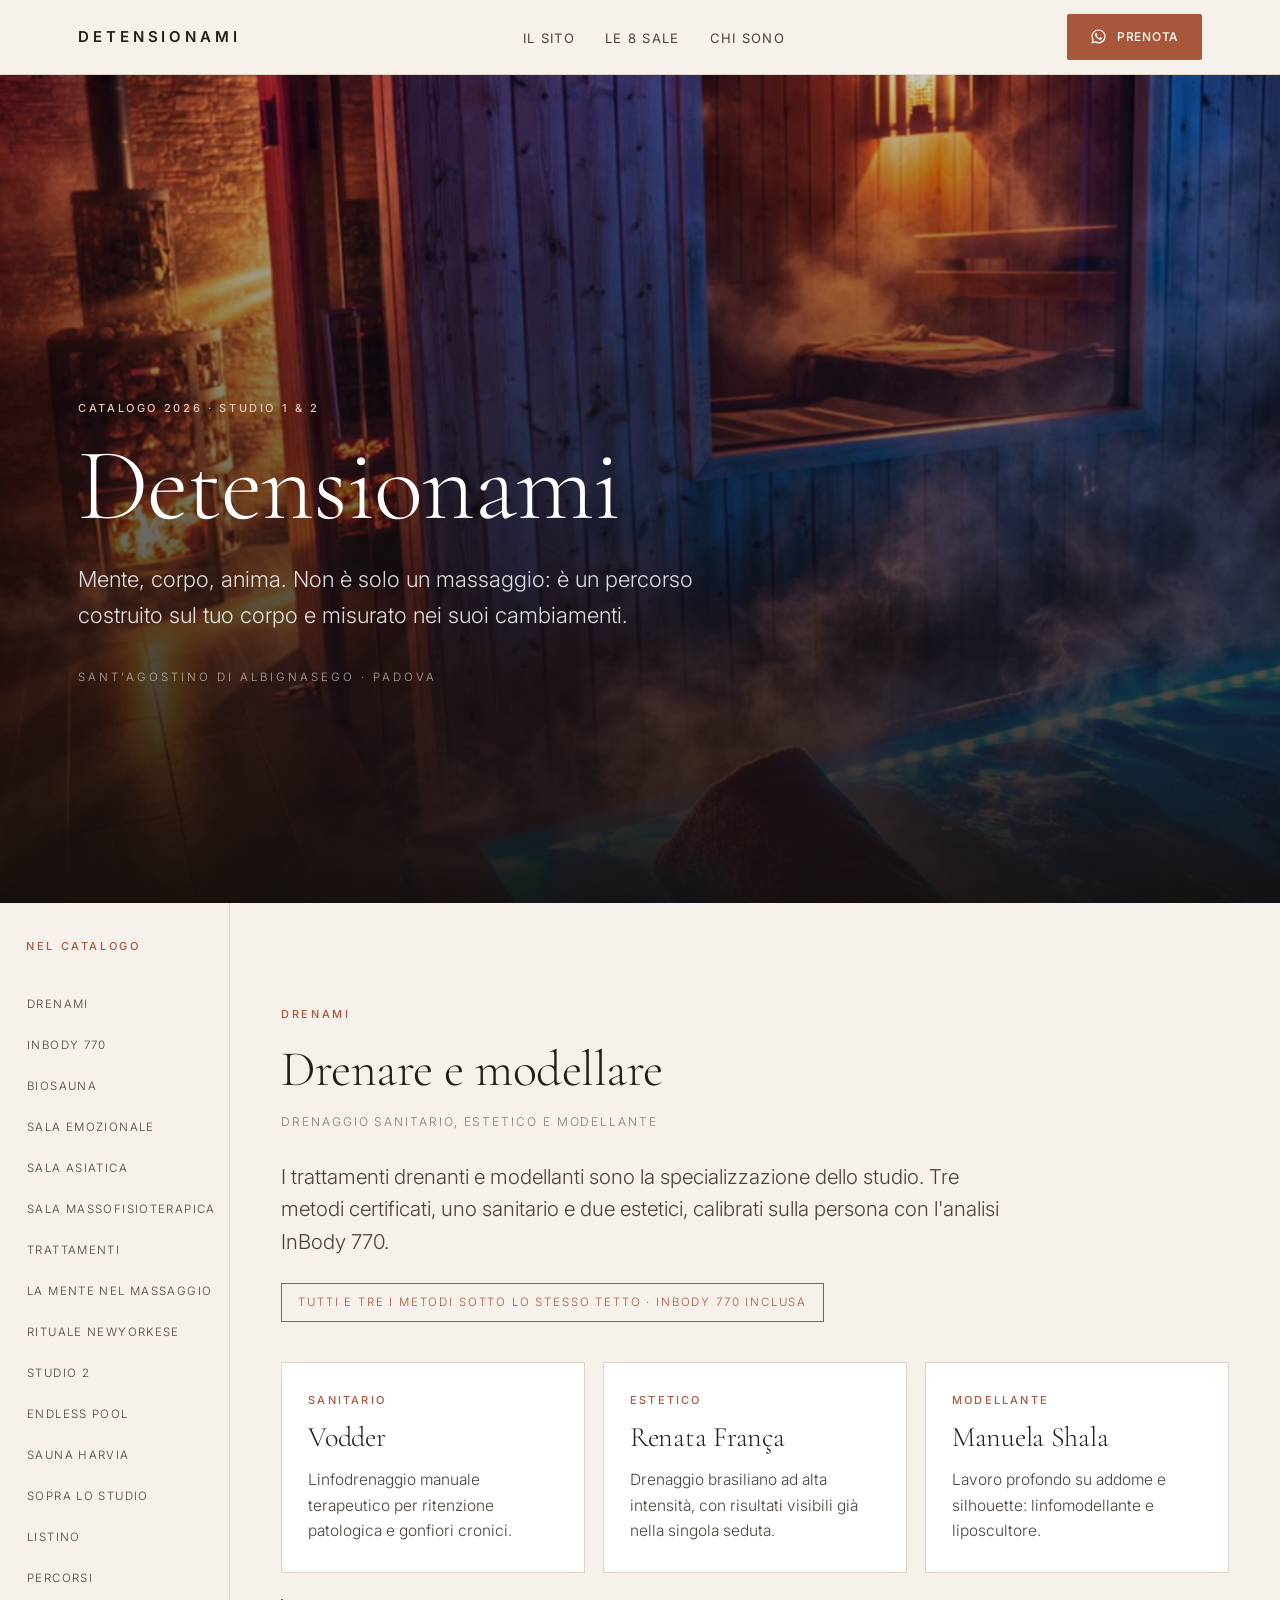
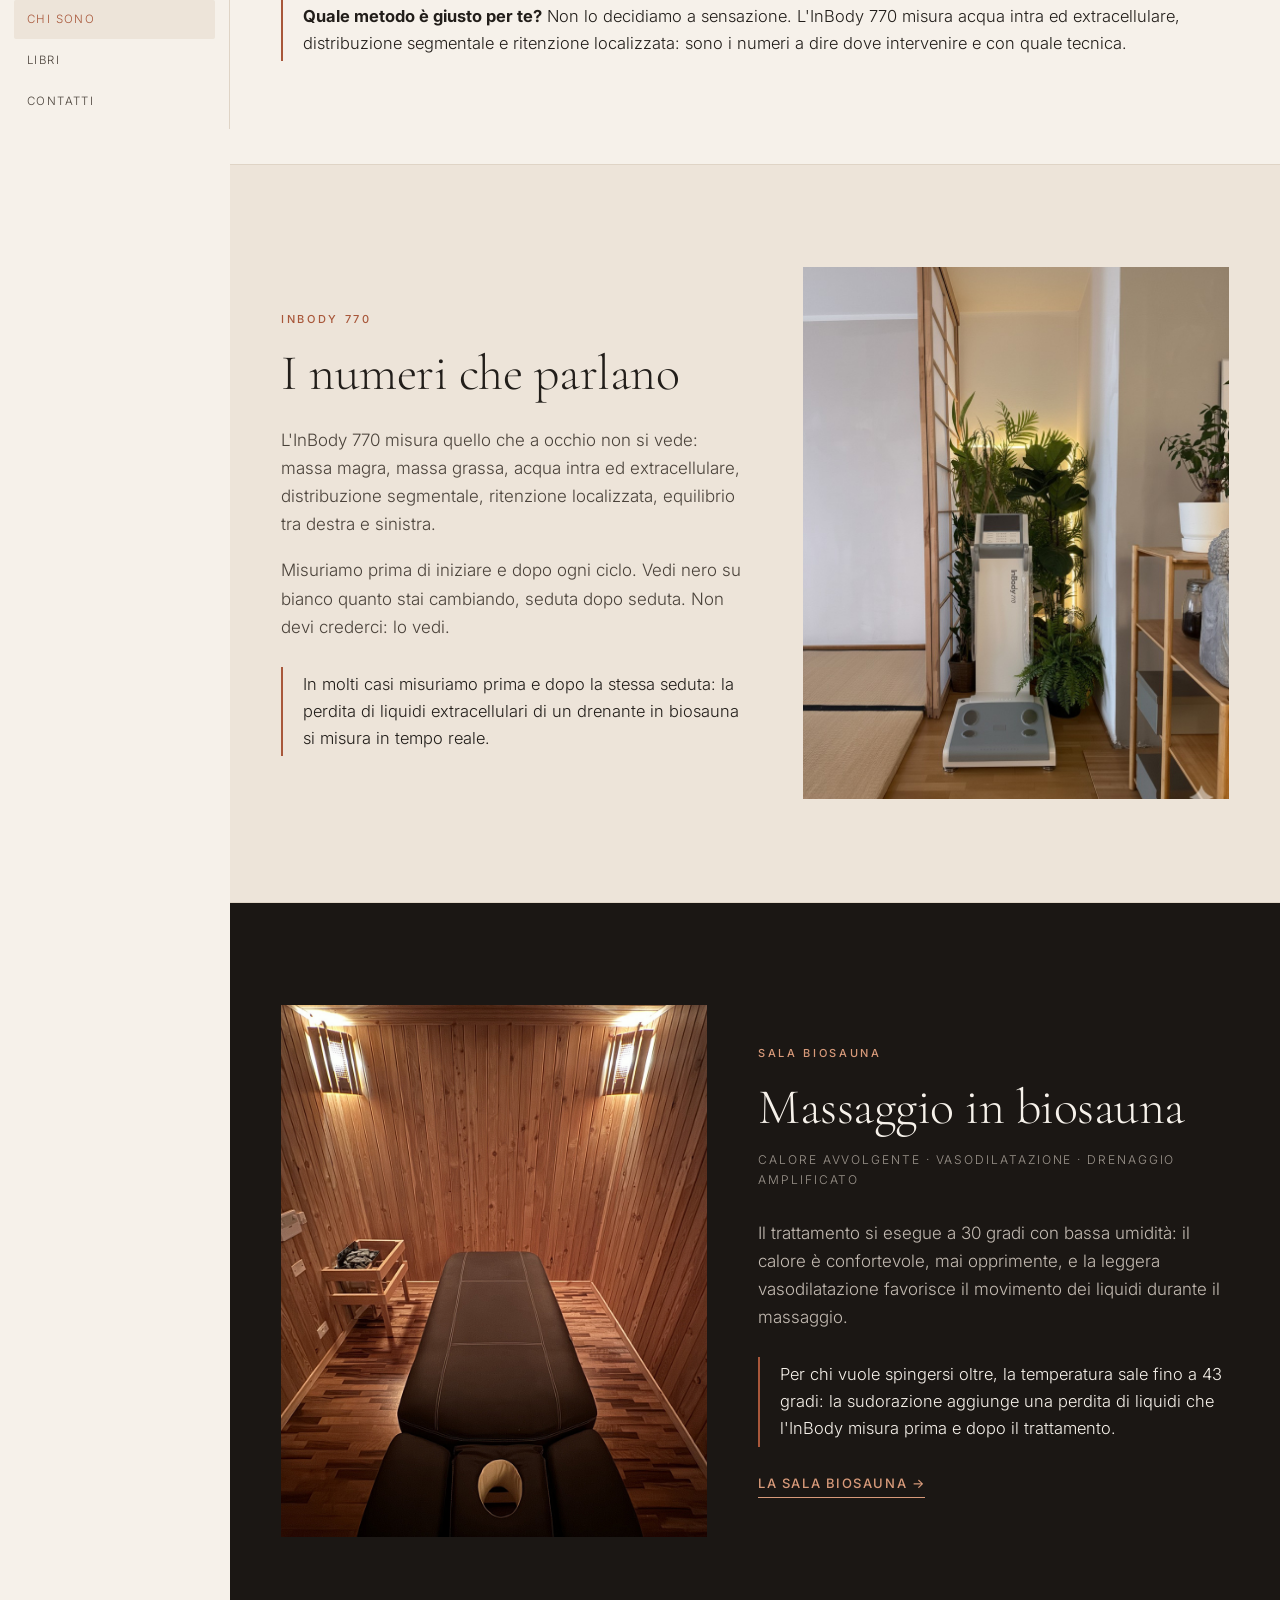
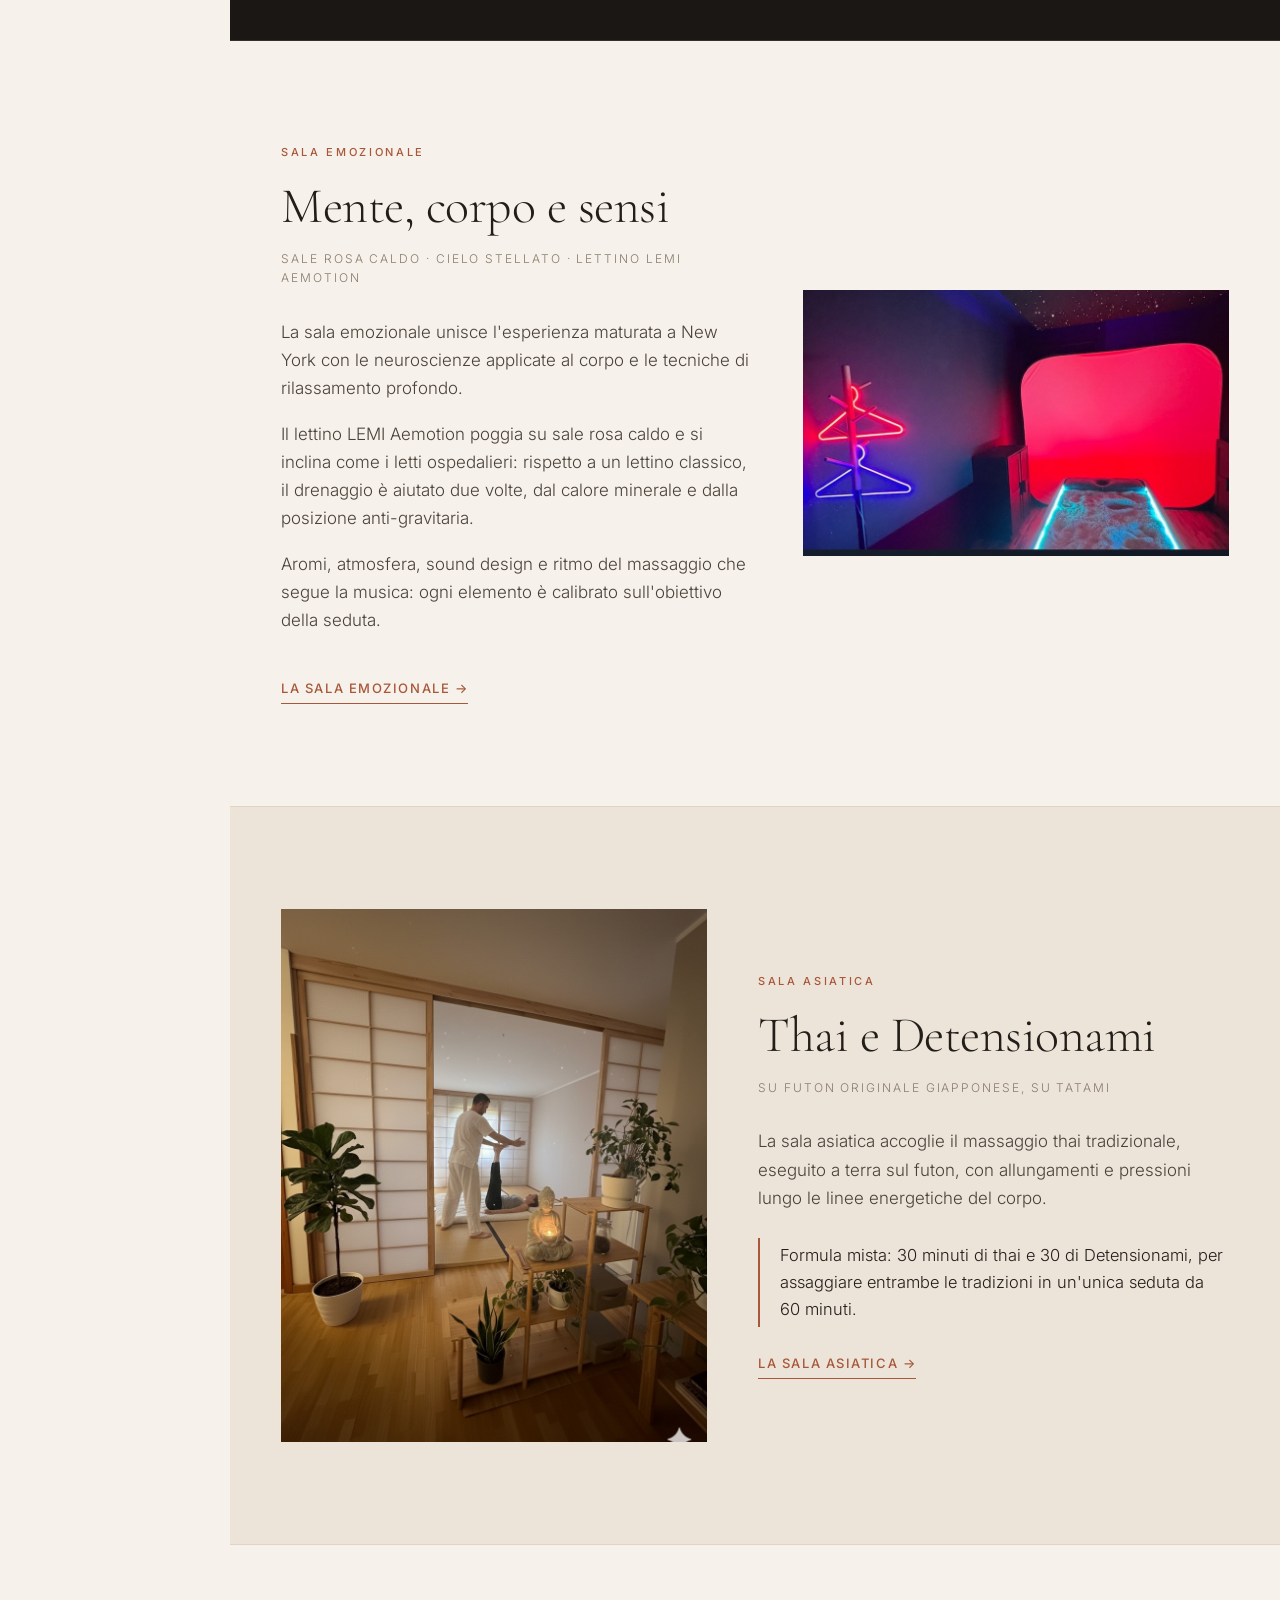
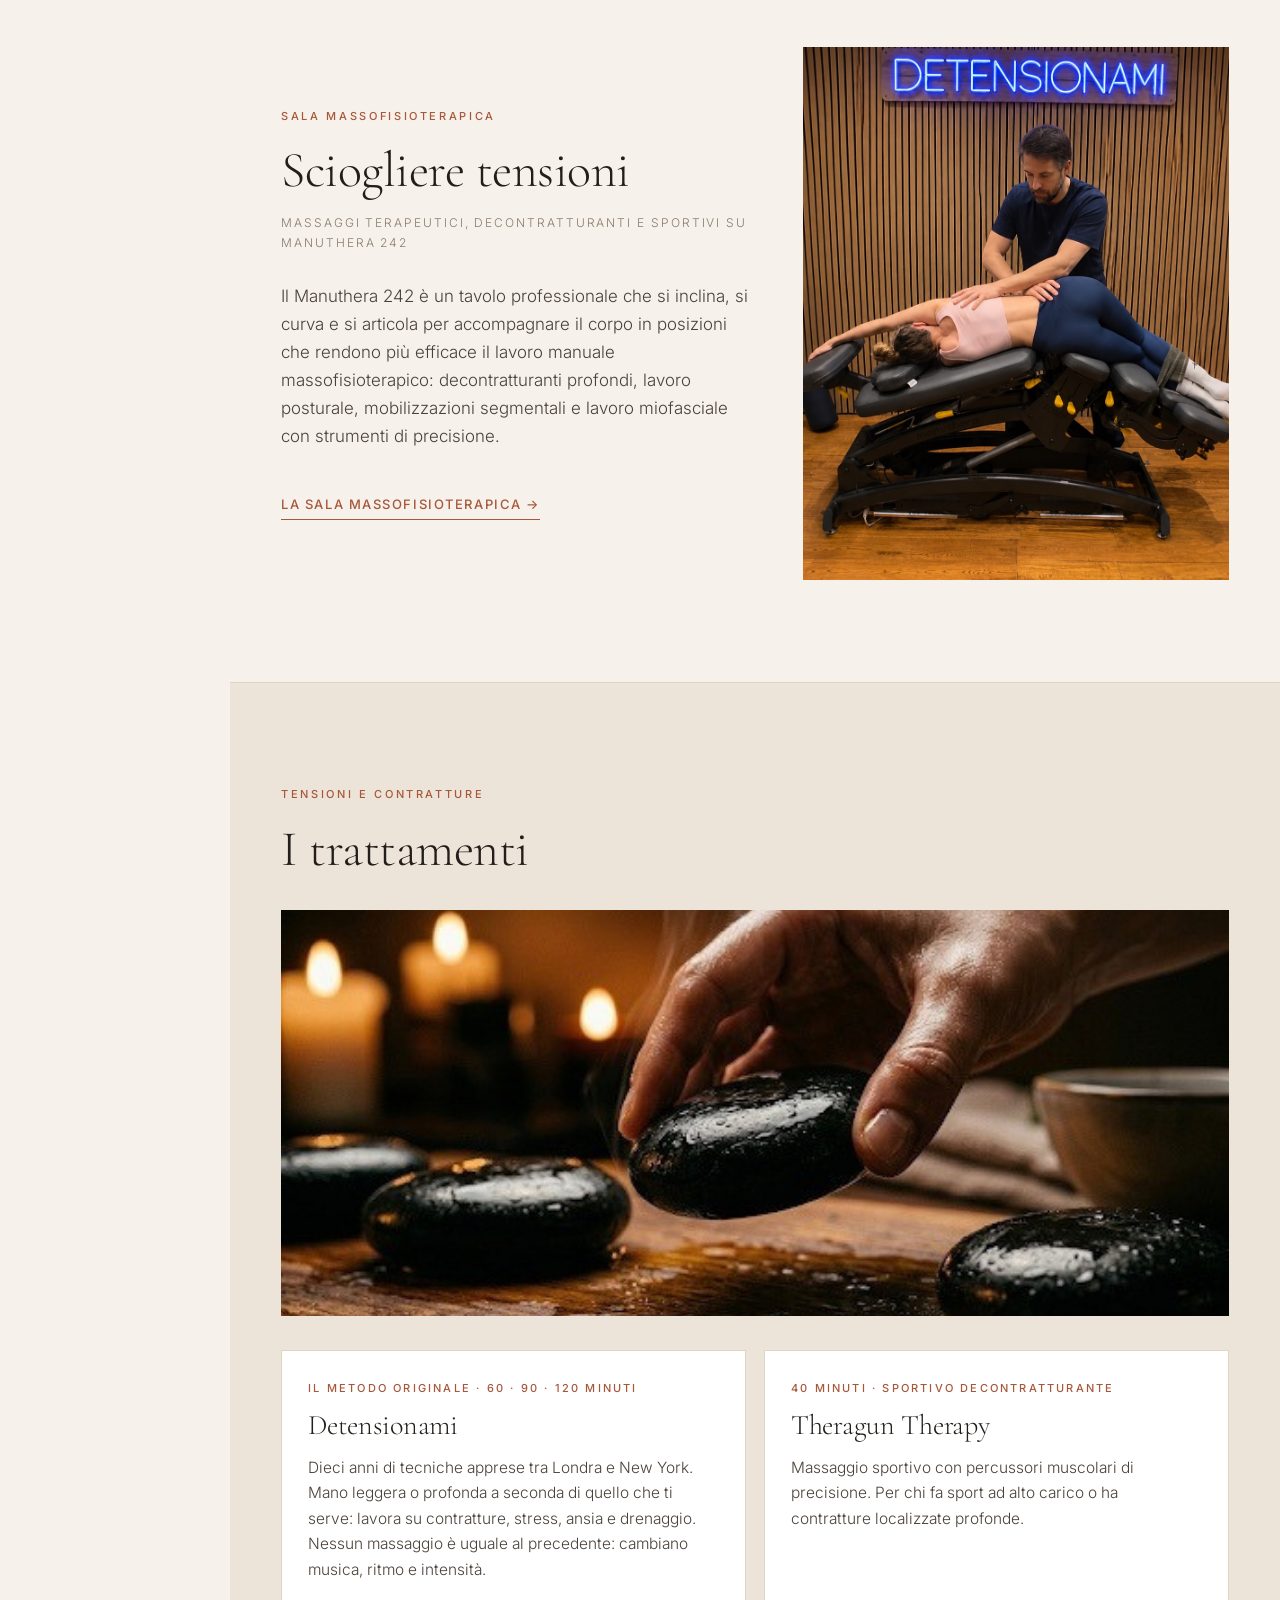
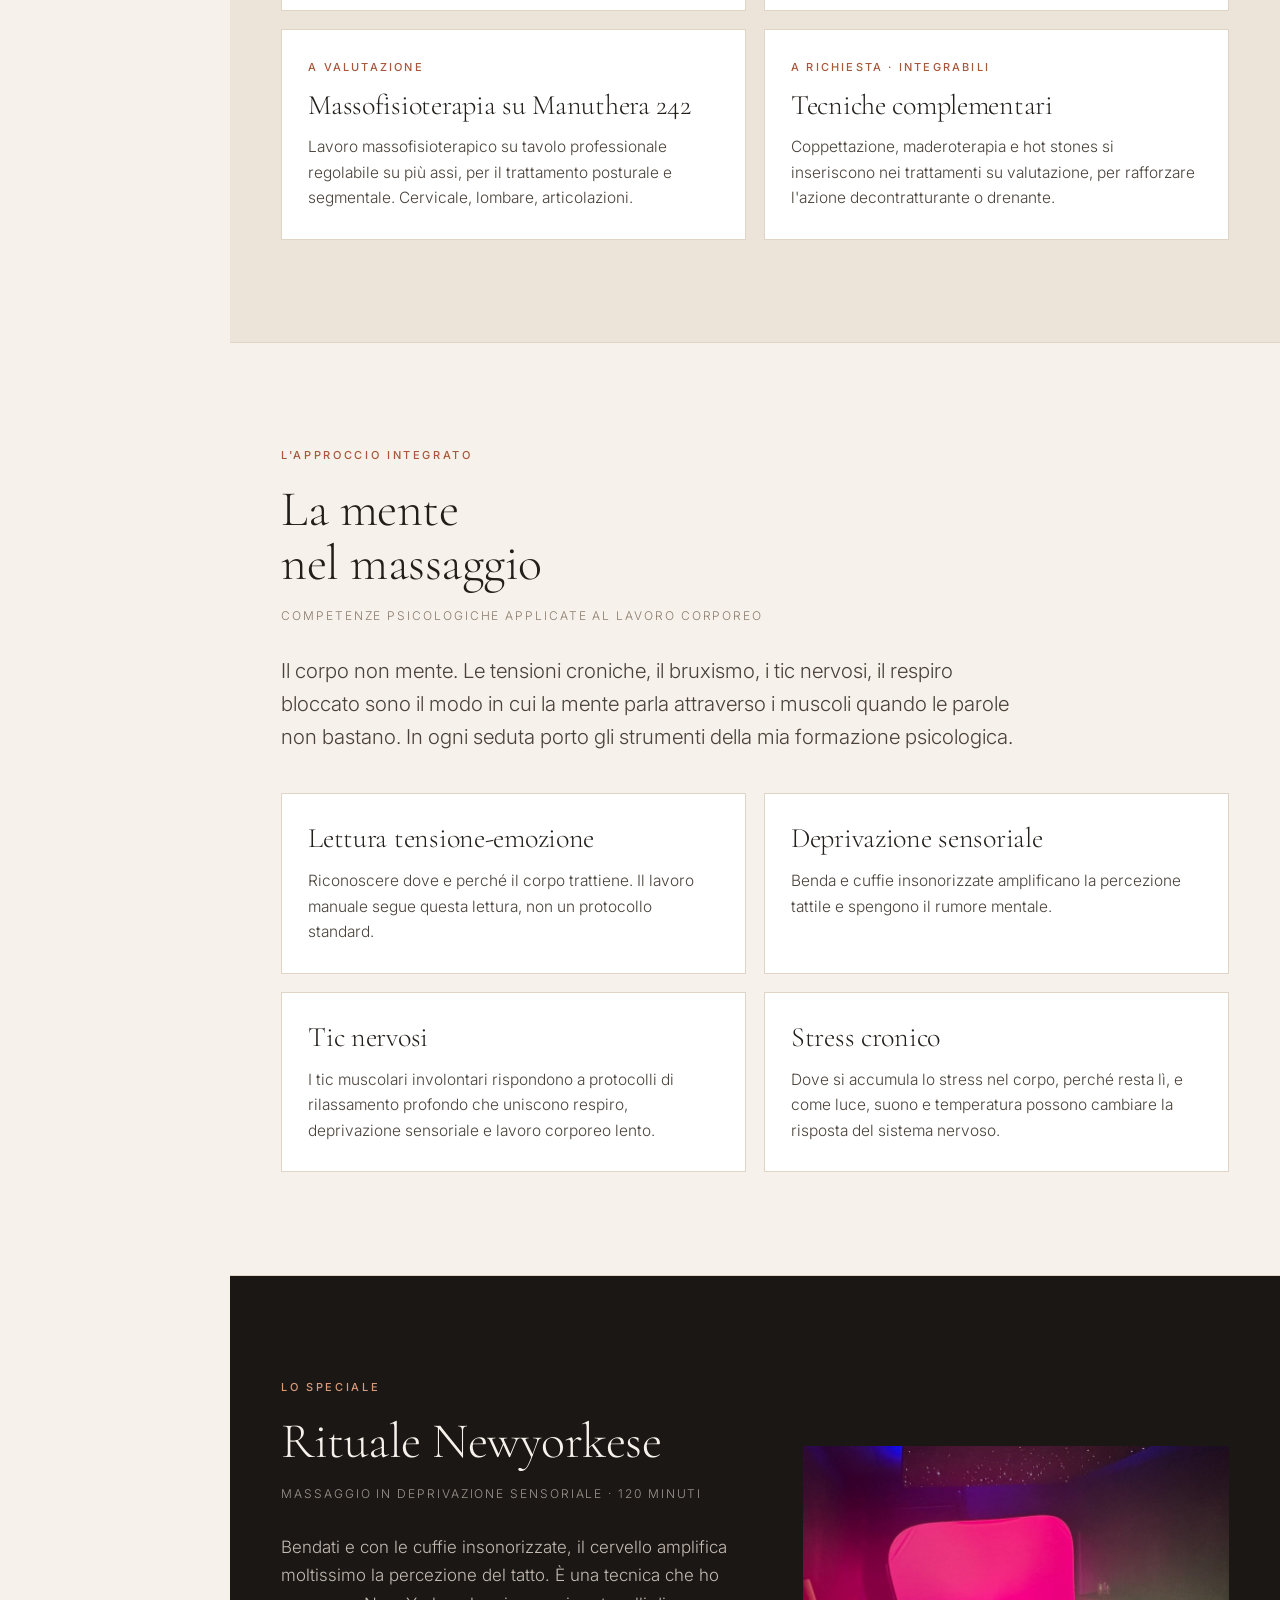
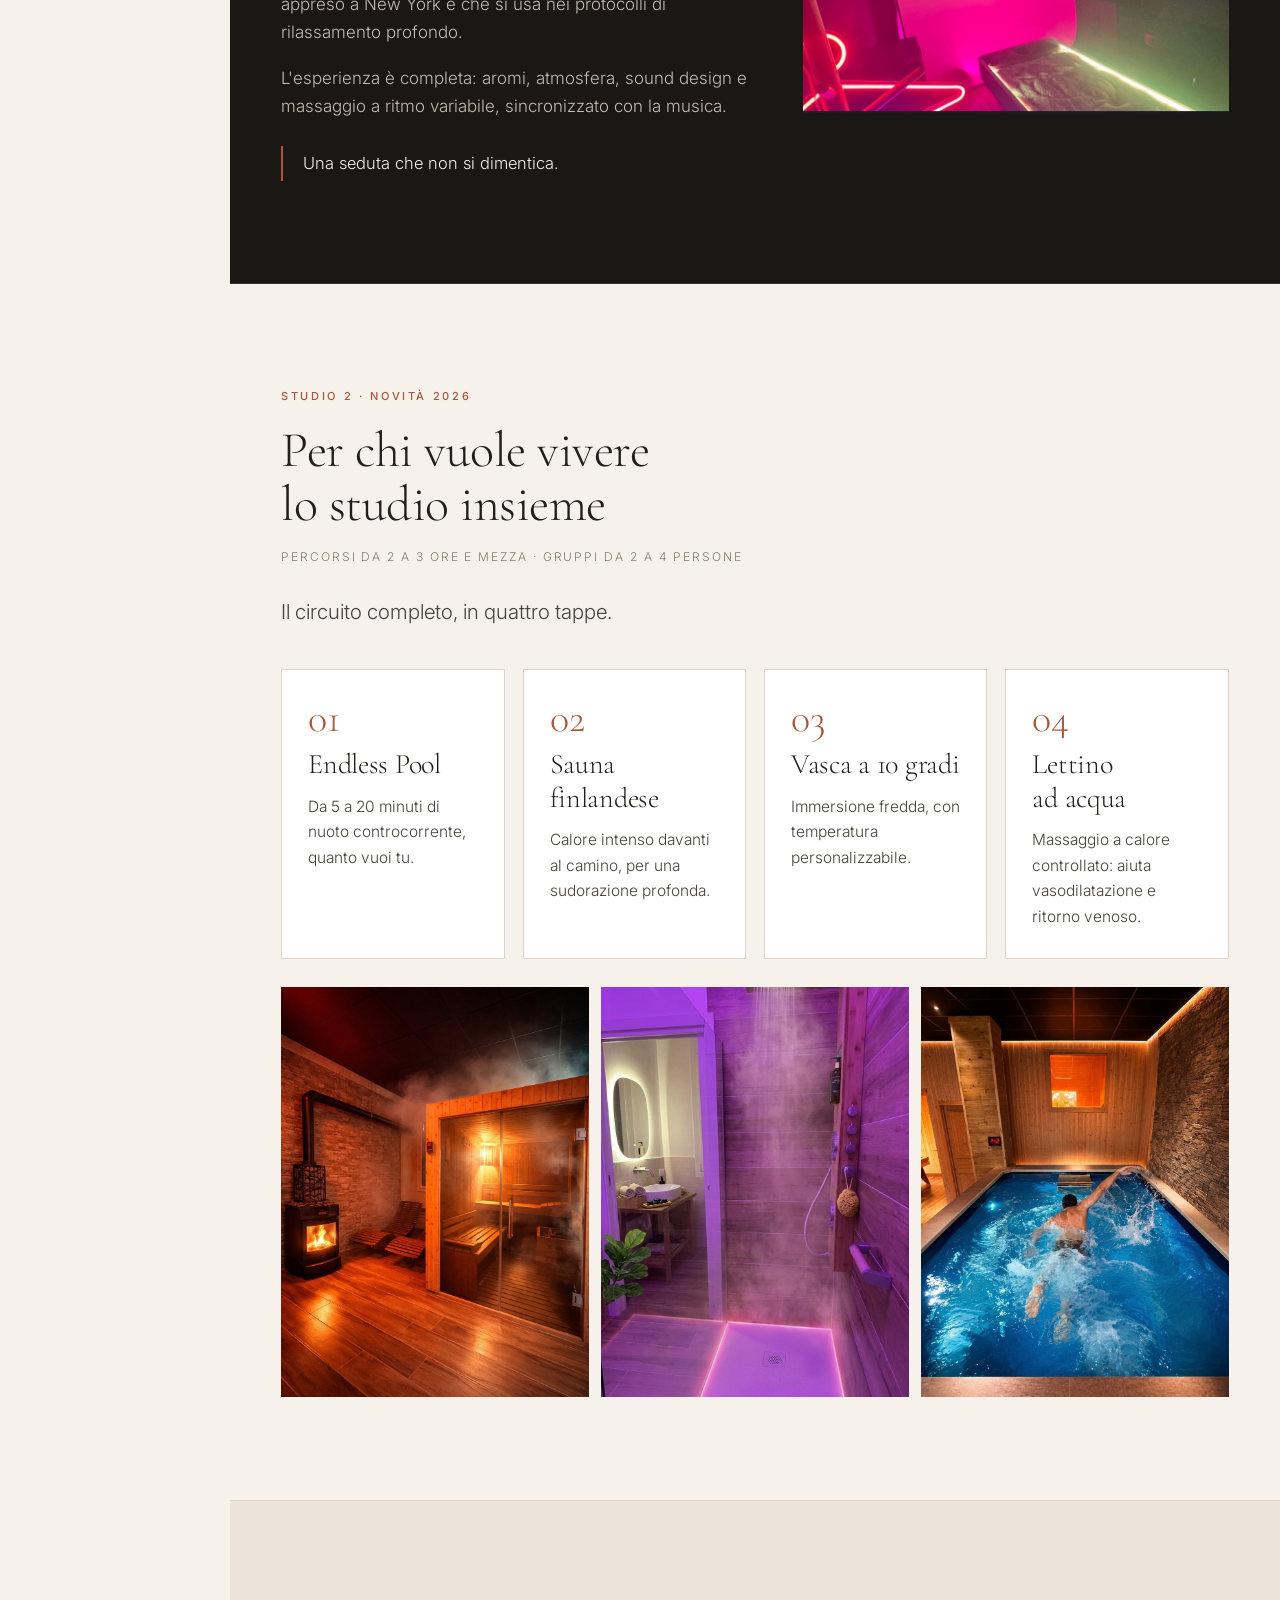
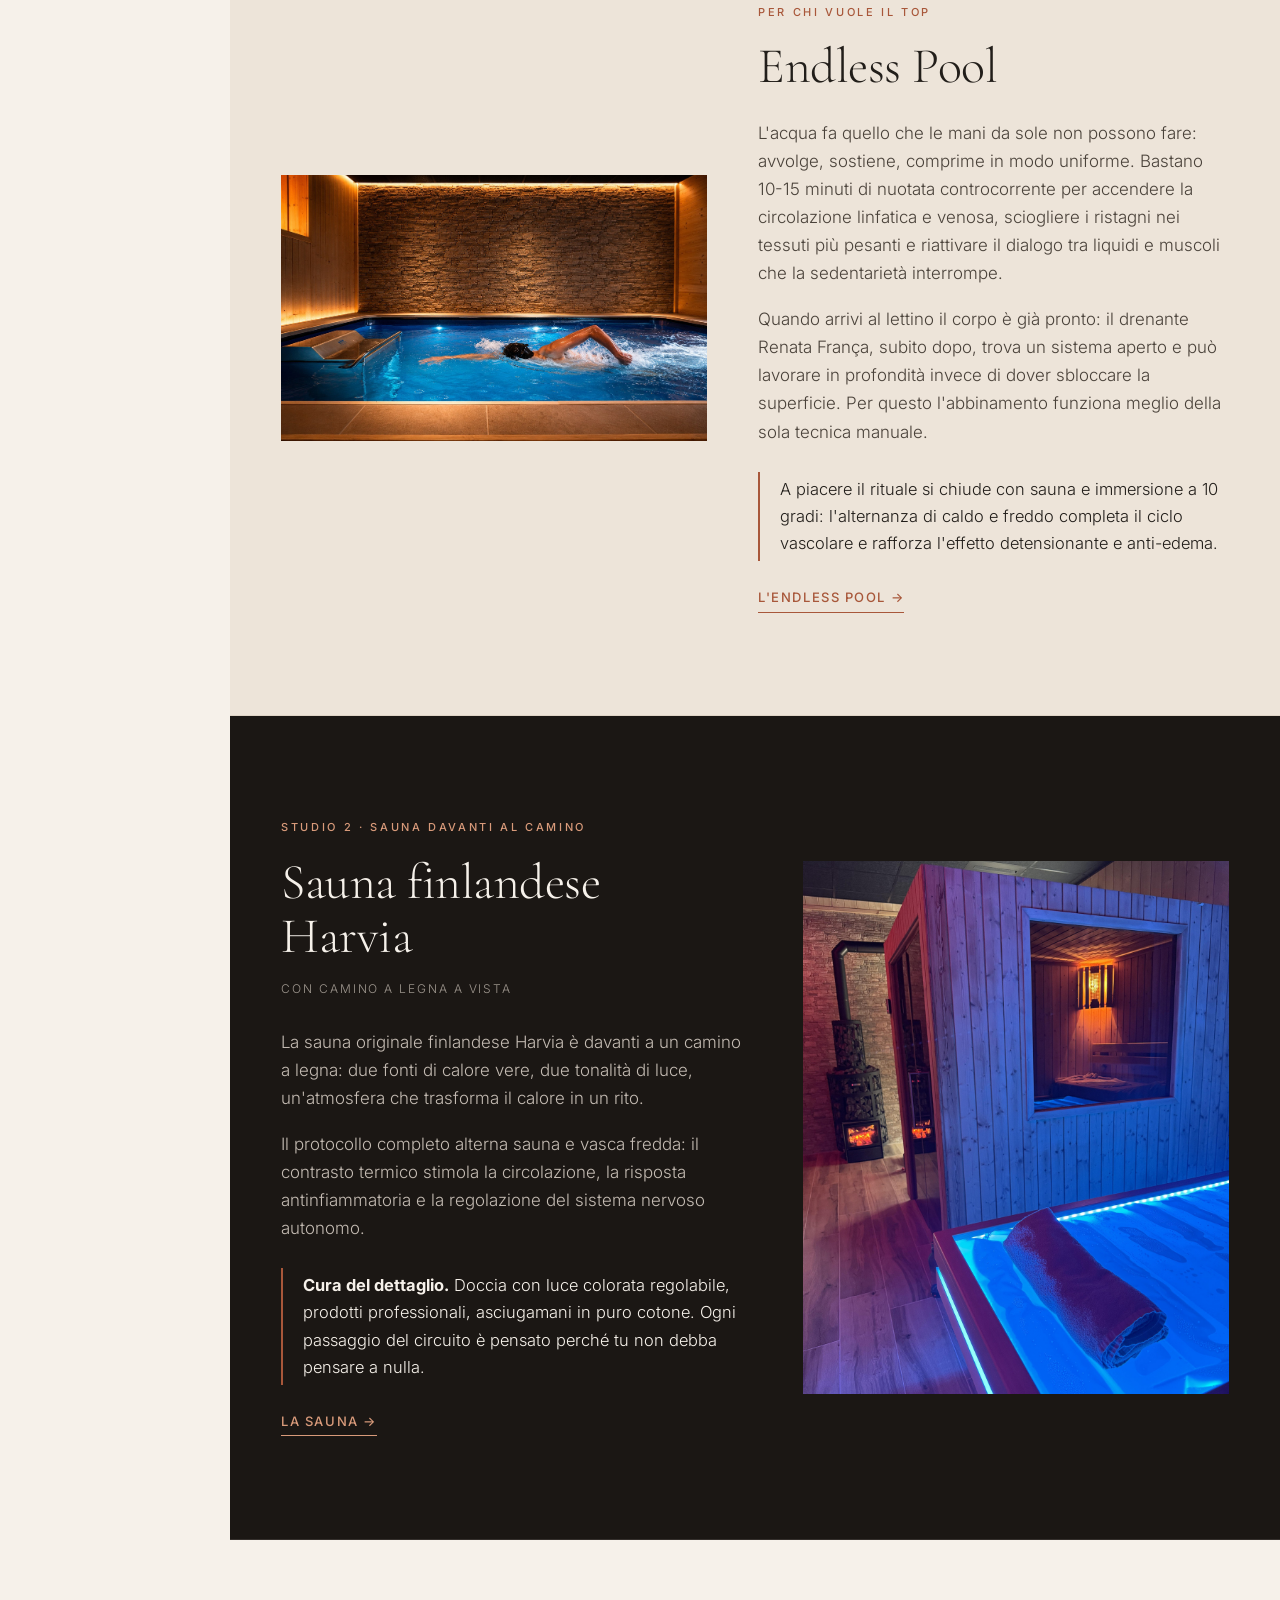
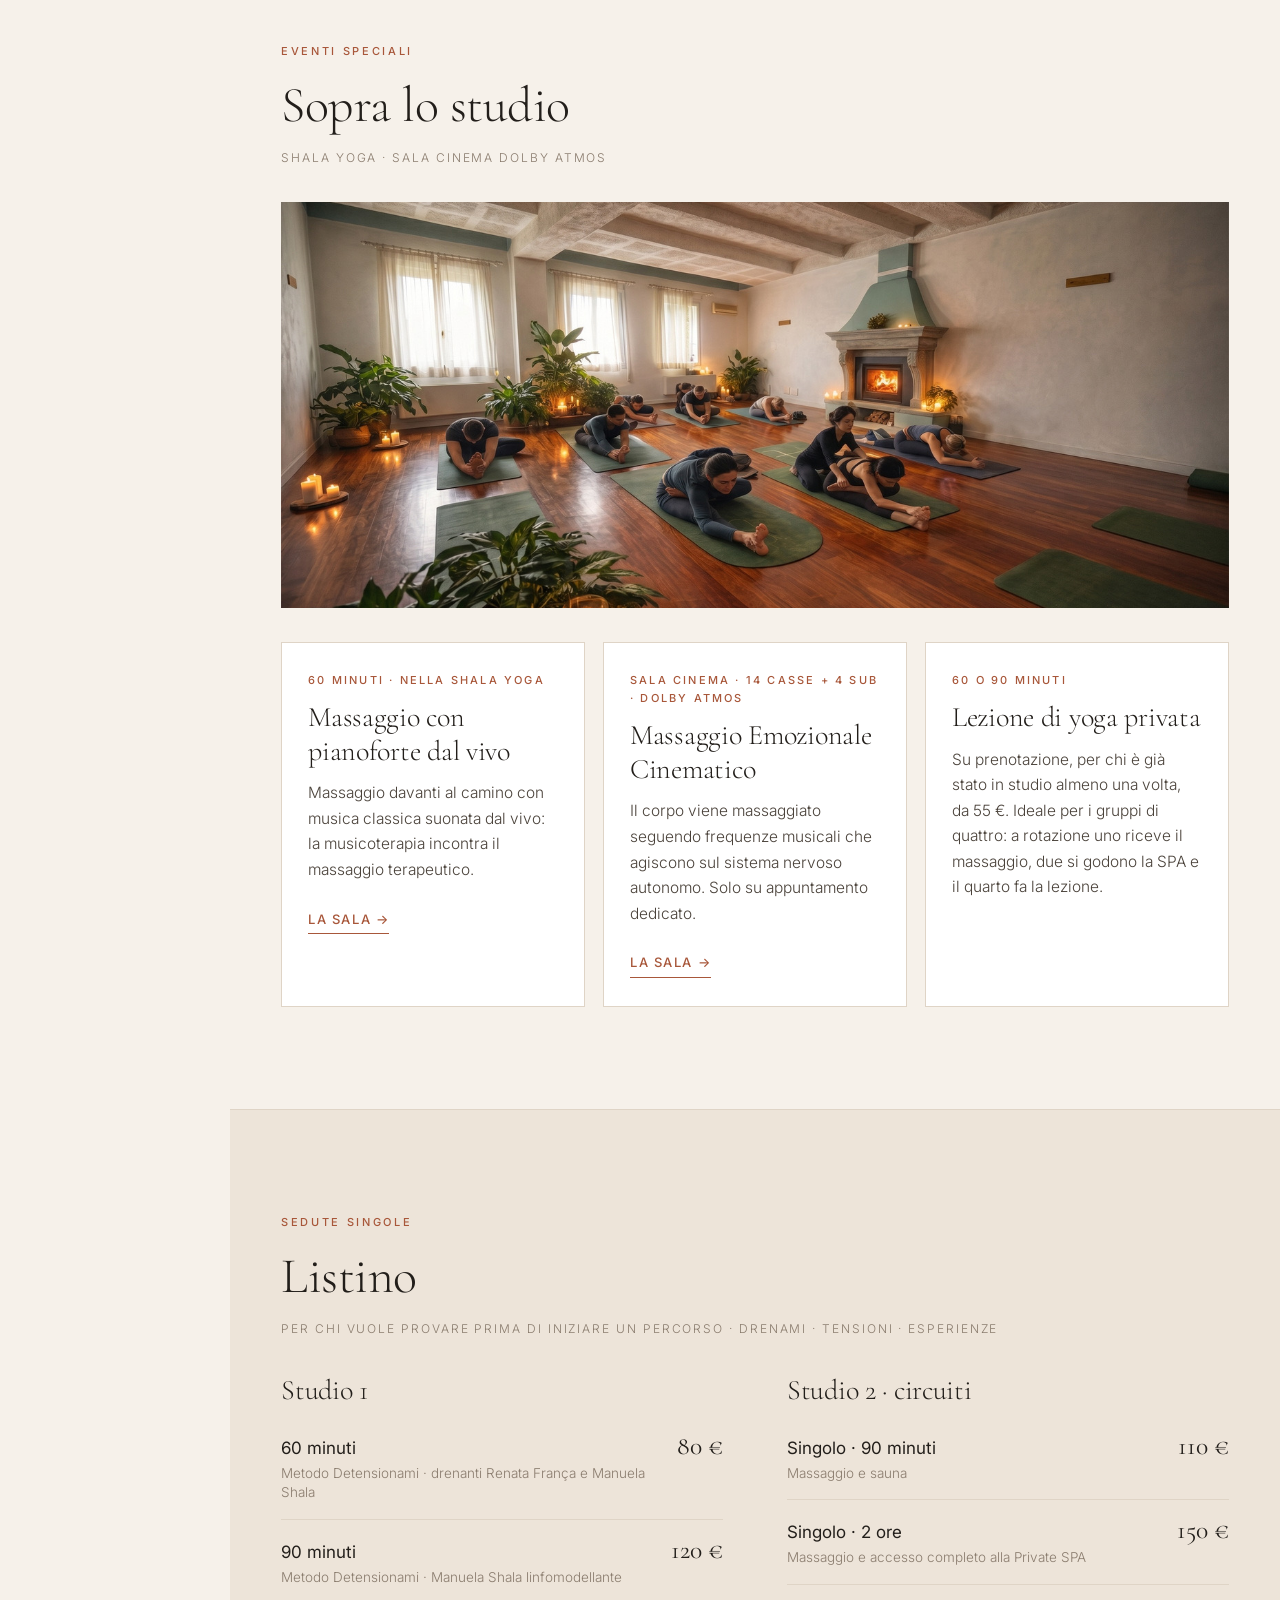
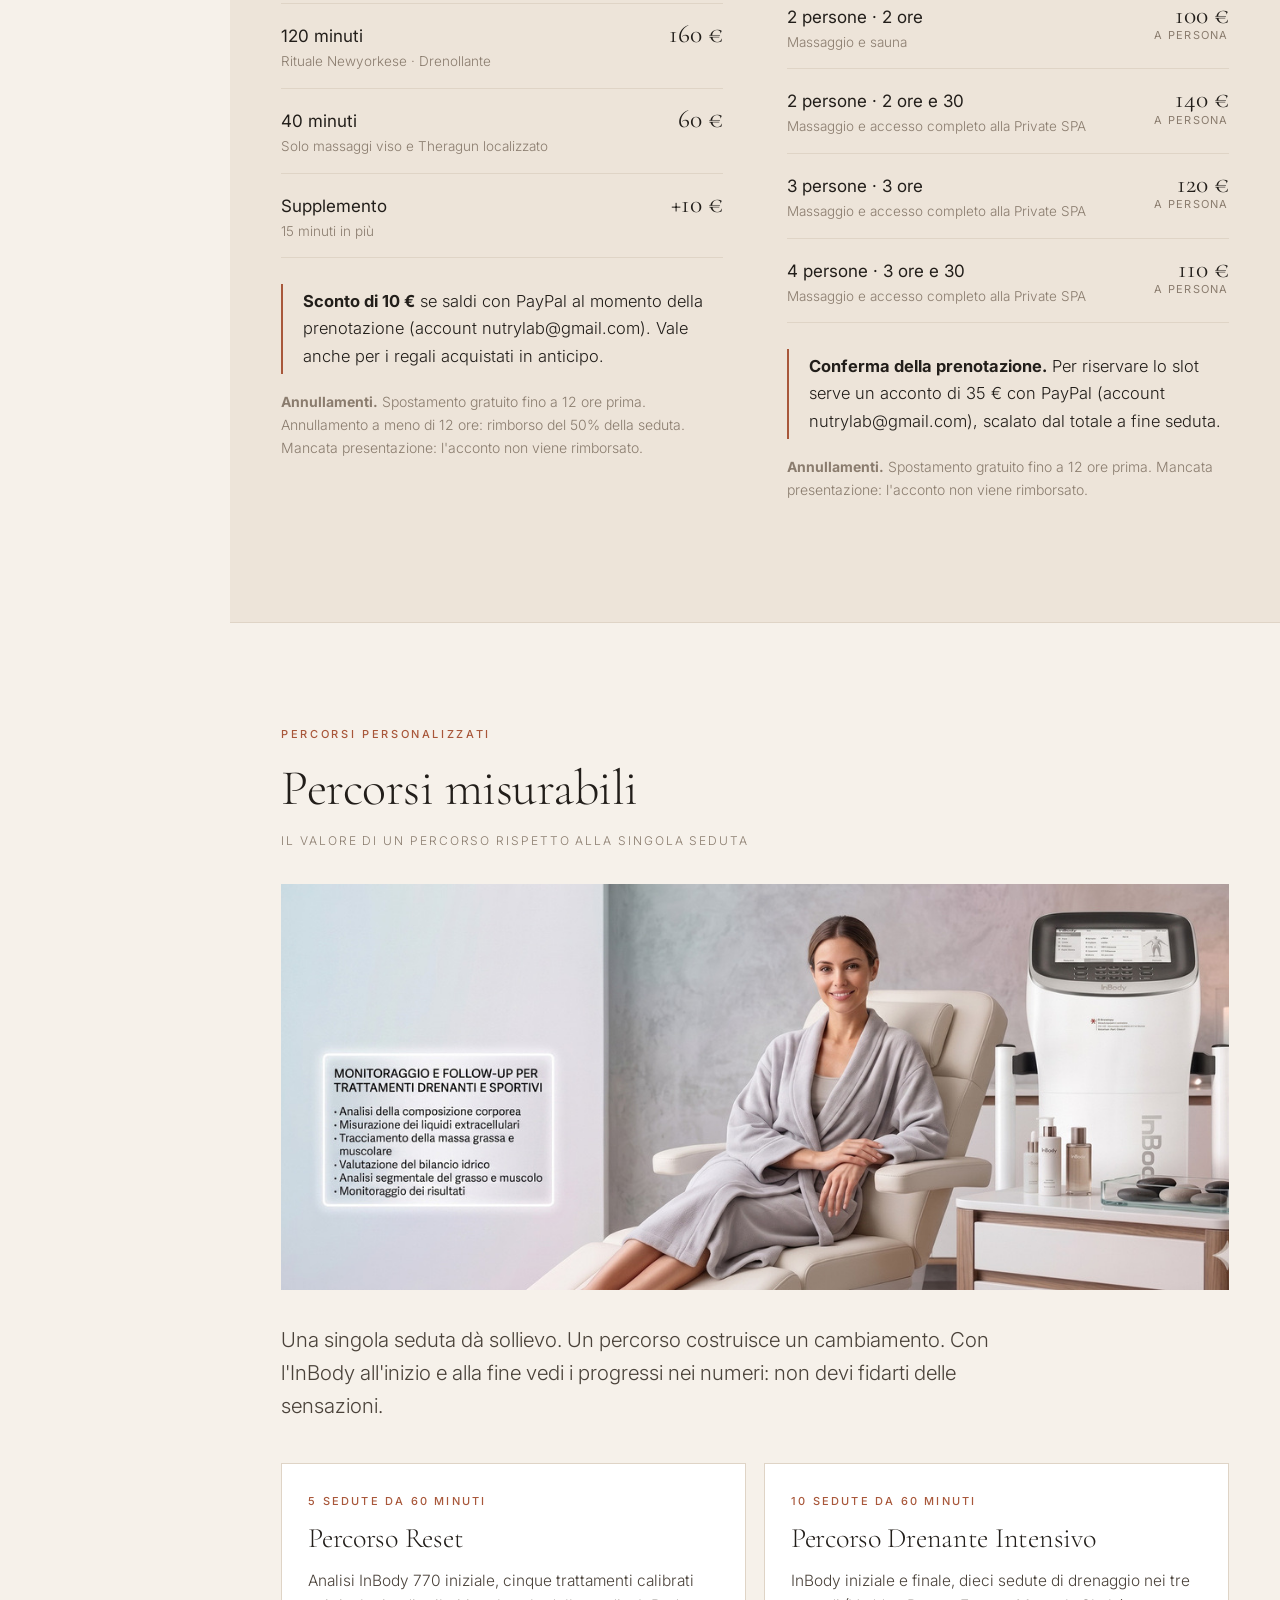
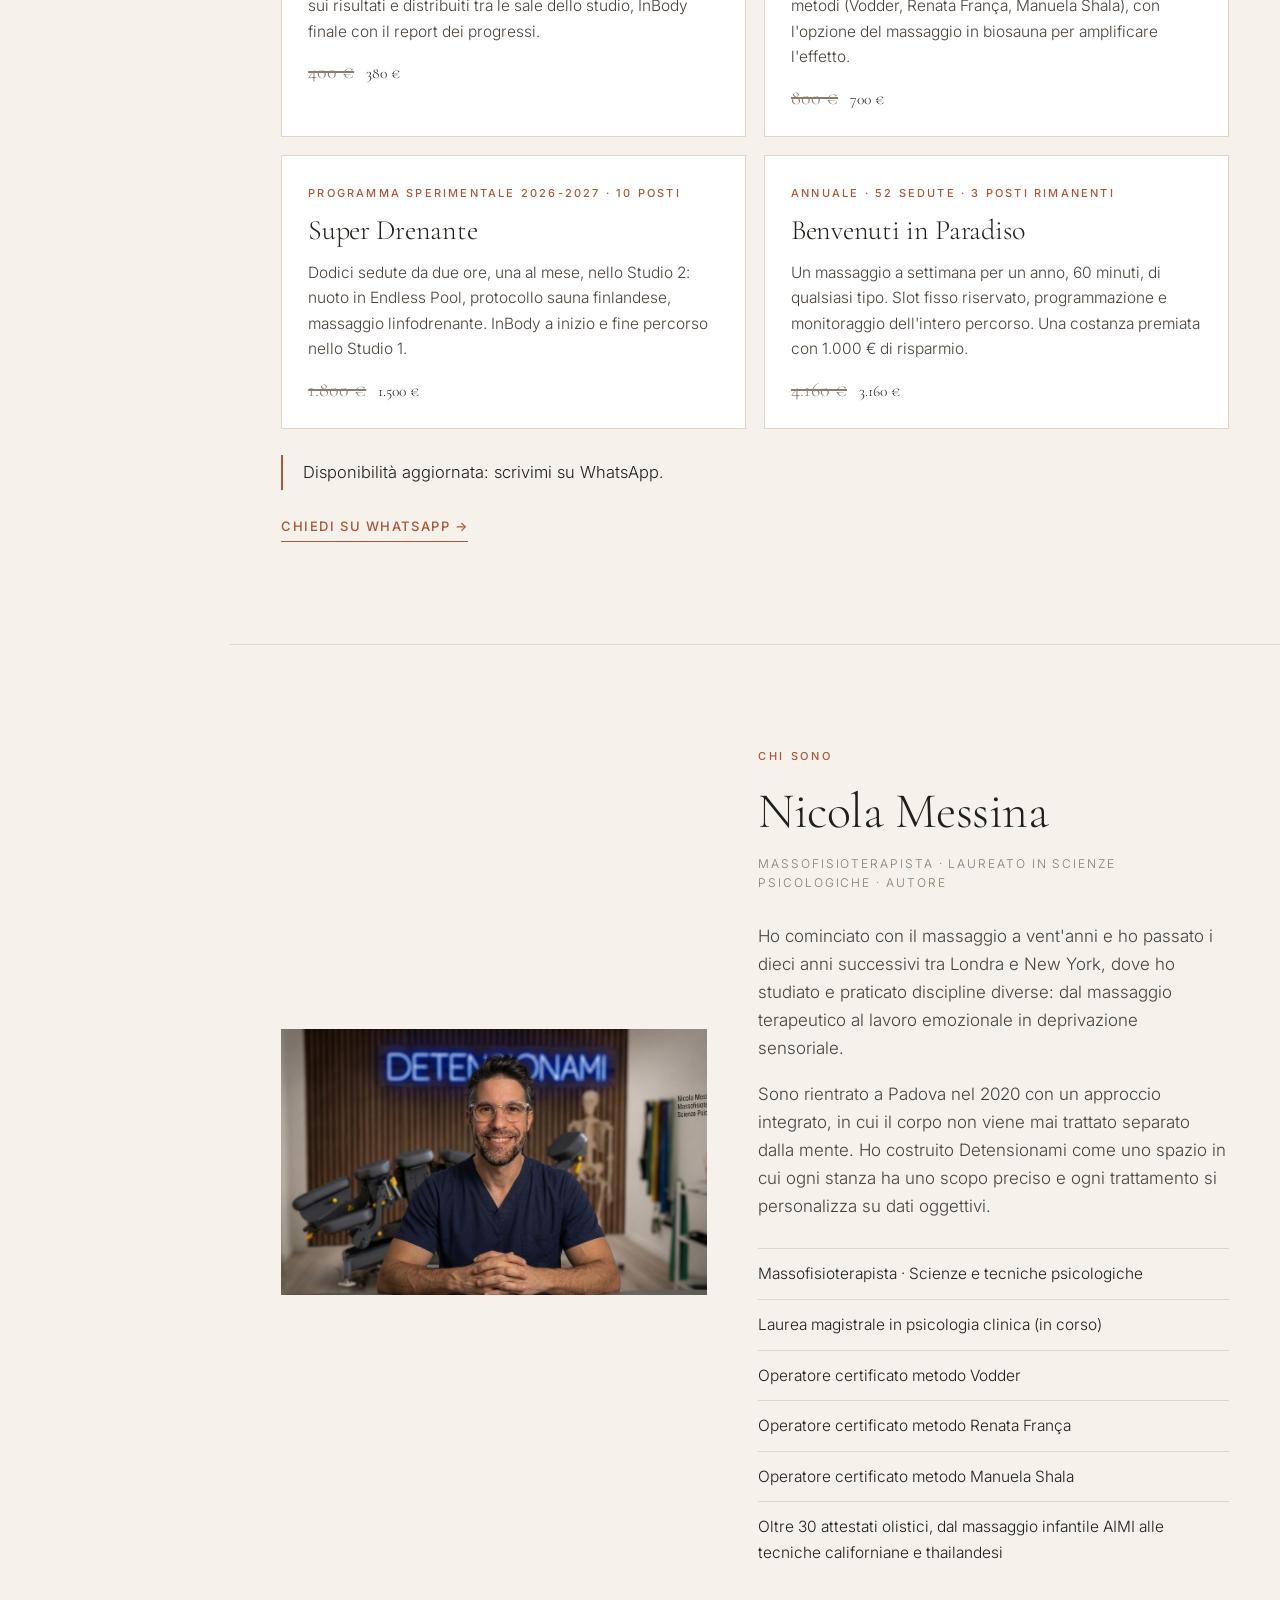
==== commit 96ec1e7d: "Catalogo: tolto il «Copia link» dei capitoli Copiava l'indirizzo senza ?c=: chi lo riceveva vedeva «" ====
--- a/catalogo/index.html
+++ b/catalogo/index.html
@@ -7,6 +7,7 @@
 <meta name="description" content="Il catalogo dello Studio Detensionami: i tre metodi drenanti, l'analisi InBody 770, le sale, i trattamenti, lo Studio 2, i percorsi e i libri.">
 <!-- pagina "morta": fuori dal menu e fuori da Google, si apre solo con il link -->
 <meta name="robots" content="noindex, nofollow">
+<meta name="catalogo" content="B">
 <meta name="theme-color" content="#1B1714">
 <meta property="og:title" content="Catalogo Detensionami 2026">
 <meta property="og:description" content="Studio 1 & 2 · Sant'Agostino di Albignasego, Padova">
@@ -290,7 +291,7 @@
       <div class="k-cards c3">
         <article class="k-card"><p class="k-tag">60 minuti · nella shala yoga</p><h3>Massaggio con pianoforte dal vivo</h3><p>Massaggio davanti al camino con musica classica suonata dal vivo: la musicoterapia incontra il massaggio terapeutico.</p><a class="k-more" href="../studio/sale/pianoforte.html">La sala →</a></article>
         <article class="k-card"><p class="k-tag">Sala cinema · 14 casse + 4 sub · Dolby Atmos</p><h3>Massaggio Emozionale Cinematico</h3><p>Il corpo viene massaggiato seguendo frequenze musicali che agiscono sul sistema nervoso autonomo. Solo su appuntamento dedicato.</p><a class="k-more" href="../studio/sale/cinema.html">La sala →</a></article>
-        <article class="k-card"><p class="k-tag">60 o 90 minuti</p><h3>Lezione di yoga privata</h3><p>Su prenotazione, per chi è già stato in studio almeno una volta, da 55 €. Ideale per i gruppi di quattro: a rotazione uno riceve il massaggio, due si godono la SPA e il quarto fa la lezione.</p></article>
+        <article class="k-card"><p class="k-tag">60 o 90 minuti</p><h3>Lezione di yoga privata</h3><p>Su prenotazione, per chi è già stato in studio almeno una volta, da <span data-prezzo="altro:Yoga privato">55 €</span>. Ideale per i gruppi di quattro: a rotazione uno riceve il massaggio, due si godono la SPA e il quarto fa la lezione.</p></article>
       </div>
     </div>
   </section>
@@ -305,26 +306,26 @@
         <div>
           <h3 class="k-price-title">Studio 1</h3>
           <ul class="k-prices">
-            <li><span>60 minuti<small>Metodo Detensionami · drenanti Renata França e Manuela Shala</small></span><b>80 €</b></li>
-            <li><span>90 minuti<small>Metodo Detensionami · Manuela Shala linfomodellante</small></span><b>120 €</b></li>
-            <li><span>120 minuti<small>Rituale Newyorkese · Drenollante</small></span><b>160 €</b></li>
-            <li><span>40 minuti<small>Solo massaggi viso e Theragun localizzato</small></span><b>60 €</b></li>
-            <li><span>Supplemento<small>15 minuti in più</small></span><b>+10 €</b></li>
+            <li><span>60 minuti<small>Metodo Detensionami · drenanti Renata França e Manuela Shala</small></span><b data-prezzo="durata:60">80 €</b></li>
+            <li><span>90 minuti<small>Metodo Detensionami · Manuela Shala linfomodellante</small></span><b data-prezzo="durata:90">120 €</b></li>
+            <li><span>120 minuti<small>Rituale Newyorkese · Drenollante</small></span><b data-prezzo="durata:120">160 €</b></li>
+            <li><span>40 minuti<small>Solo massaggi viso e Theragun localizzato</small></span><b data-prezzo="durata:40">60 €</b></li>
+            <li><span>Supplemento<small>15 minuti in più</small></span><b>+<span data-prezzo="altro:Supplemento 15 minuti">10 €</span></b></li>
           </ul>
-          <p class="k-note"><strong>Sconto di 10 €</strong> se saldi con PayPal al momento della prenotazione (account nutrylab@gmail.com). Vale anche per i regali acquistati in anticipo.</p>
+          <p class="k-note"><strong>Sconto di <span data-prezzo="altro:Sconto PayPal">10 €</span></strong> se saldi con PayPal al momento della prenotazione (account nutrylab@gmail.com). Vale anche per i regali acquistati in anticipo.</p>
           <p class="k-small"><strong>Annullamenti.</strong> Spostamento gratuito fino a 12 ore prima. Annullamento a meno di 12 ore: rimborso del 50% della seduta. Mancata presentazione: l'acconto non viene rimborsato.</p>
         </div>
         <div>
           <h3 class="k-price-title">Studio 2 · circuiti</h3>
           <ul class="k-prices">
-            <li><span>Singolo · 90 minuti<small>Massaggio e sauna</small></span><b>110 €</b></li>
-            <li><span>Singolo · 2 ore<small>Massaggio e accesso completo alla Private SPA</small></span><b>150 €</b></li>
-            <li><span>2 persone · 2 ore<small>Massaggio e sauna</small></span><b>100 €<em>a persona</em></b></li>
-            <li><span>2 persone · 2 ore e 30<small>Massaggio e accesso completo alla Private SPA</small></span><b>140 €<em>a persona</em></b></li>
-            <li><span>3 persone · 3 ore<small>Massaggio e accesso completo alla Private SPA</small></span><b>120 €<em>a persona</em></b></li>
-            <li><span>4 persone · 3 ore e 30<small>Massaggio e accesso completo alla Private SPA</small></span><b>110 €<em>a persona</em></b></li>
+            <li><span>Singolo · 90 minuti<small>Massaggio e sauna</small></span><b data-prezzo="altro:Studio 2 · singolo 90 minuti">110 €</b></li>
+            <li><span>Singolo · 2 ore<small>Massaggio e accesso completo alla Private SPA</small></span><b data-prezzo="altro:Studio 2 · singolo 2 ore">150 €</b></li>
+            <li><span>2 persone · 2 ore<small>Massaggio e sauna</small></span><b><span data-prezzo="altro:Studio 2 · 2 persone 2 ore">100 €</span><em>a persona</em></b></li>
+            <li><span>2 persone · 2 ore e 30<small>Massaggio e accesso completo alla Private SPA</small></span><b><span data-prezzo="altro:Studio 2 · 2 persone 2 ore e 30">140 €</span><em>a persona</em></b></li>
+            <li><span>3 persone · 3 ore<small>Massaggio e accesso completo alla Private SPA</small></span><b><span data-prezzo="altro:Studio 2 · 3 persone 3 ore">120 €</span><em>a persona</em></b></li>
+            <li><span>4 persone · 3 ore e 30<small>Massaggio e accesso completo alla Private SPA</small></span><b><span data-prezzo="altro:Studio 2 · 4 persone 3 ore e 30">110 €</span><em>a persona</em></b></li>
           </ul>
-          <p class="k-note"><strong>Conferma della prenotazione.</strong> Per riservare lo slot serve un acconto di 35 € con PayPal (account nutrylab@gmail.com), scalato dal totale a fine seduta.</p>
+          <p class="k-note"><strong>Conferma della prenotazione.</strong> Per riservare lo slot serve un acconto di <span data-prezzo="altro:Acconto Studio 2">35 €</span> con PayPal (account nutrylab@gmail.com), scalato dal totale a fine seduta.</p>
           <p class="k-small"><strong>Annullamenti.</strong> Spostamento gratuito fino a 12 ore prima. Mancata presentazione: l'acconto non viene rimborsato.</p>
         </div>
       </div>
@@ -340,10 +341,10 @@
       <figure class="k-banner"><img src="img/percorsi.jpg" alt="Percorsi misurati con l'analisi InBody" loading="lazy"></figure>
       <p class="lead">Una singola seduta dà sollievo. Un percorso costruisce un cambiamento. Con l'InBody all'inizio e alla fine vedi i progressi nei numeri: non devi fidarti delle sensazioni.</p>
       <div class="k-cards c2">
-        <article class="k-card"><p class="k-tag">5 sedute da 60 minuti</p><h3>Percorso Reset</h3><p>Analisi InBody 770 iniziale, cinque trattamenti calibrati sui risultati e distribuiti tra le sale dello studio, InBody finale con il report dei progressi.</p><p class="k-cost"><s>400 €</s> 380 €</p></article>
-        <article class="k-card"><p class="k-tag">10 sedute da 60 minuti</p><h3>Percorso Drenante Intensivo</h3><p>InBody iniziale e finale, dieci sedute di drenaggio nei tre metodi (Vodder, Renata França, Manuela Shala), con l'opzione del massaggio in biosauna per amplificare l'effetto.</p><p class="k-cost"><s>800 €</s> 700 €</p></article>
-        <article class="k-card"><p class="k-tag">Programma sperimentale 2026-2027 · 10 posti</p><h3>Super Drenante</h3><p>Dodici sedute da due ore, una al mese, nello Studio 2: nuoto in Endless Pool, protocollo sauna finlandese, massaggio linfodrenante. InBody a inizio e fine percorso nello Studio 1.</p><p class="k-cost"><s>1.800 €</s> 1.500 €</p></article>
-        <article class="k-card"><p class="k-tag">Annuale · 52 sedute · 3 posti rimanenti</p><h3>Benvenuti in Paradiso</h3><p>Un massaggio a settimana per un anno, 60 minuti, di qualsiasi tipo. Slot fisso riservato, programmazione e monitoraggio dell'intero percorso. Una costanza premiata con 1.000 € di risparmio.</p><p class="k-cost"><s>4.160 €</s> 3.160 €</p></article>
+        <article class="k-card"><p class="k-tag">5 sedute da 60 minuti</p><h3>Percorso Reset</h3><p>Analisi InBody 770 iniziale, cinque trattamenti calibrati sui risultati e distribuiti tra le sale dello studio, InBody finale con il report dei progressi.</p><p class="k-cost"><s data-prezzo="pacchetto:5x60">400 €</s> <span data-prezzo="pacchetto:5x60:anticipato">380 €</span></p></article>
+        <article class="k-card"><p class="k-tag">10 sedute da 60 minuti</p><h3>Percorso Drenante Intensivo</h3><p>InBody iniziale e finale, dieci sedute di drenaggio nei tre metodi (Vodder, Renata França, Manuela Shala), con l'opzione del massaggio in biosauna per amplificare l'effetto.</p><p class="k-cost"><s data-prezzo="pacchetto:10x60">800 €</s> <span data-prezzo="pacchetto:10x60:anticipato">700 €</span></p></article>
+        <article class="k-card"><p class="k-tag">Programma sperimentale 2026-2027 · 10 posti</p><h3>Super Drenante</h3><p>Dodici sedute da due ore, una al mese, nello Studio 2: nuoto in Endless Pool, protocollo sauna finlandese, massaggio linfodrenante. InBody a inizio e fine percorso nello Studio 1.</p><p class="k-cost"><s data-prezzo="pacchetto:12x120">1.800 €</s> <span data-prezzo="pacchetto:12x120:anticipato">1.500 €</span></p></article>
+        <article class="k-card"><p class="k-tag">Annuale · 52 sedute · 3 posti rimanenti</p><h3>Benvenuti in Paradiso</h3><p>Un massaggio a settimana per un anno, 60 minuti, di qualsiasi tipo. Slot fisso riservato, programmazione e monitoraggio dell'intero percorso. Una costanza premiata con <span data-prezzo="risparmio:52x60">1.000 €</span> di risparmio.</p><p class="k-cost"><s data-prezzo="pacchetto:52x60">4.160 €</s> <span data-prezzo="pacchetto:52x60:anticipato">3.160 €</span></p></article>
       </div>
       <p class="k-note">Disponibilità aggiornata: scrivimi su WhatsApp.</p>
       <a class="k-more" href="https://wa.me/393347918516?text=Ciao%20Nicola%2C%20vorrei%20informazioni%20sui%20percorsi%20del%20catalogo." target="_blank" rel="noopener">Chiedi su WhatsApp →</a>
@@ -422,27 +423,7 @@
 /* Modalità modifica (dal gestionale): con ?edit parte solo edit.js e la
    pagina resta il file HTML puro, senza i pulsanti aggiunti qui sotto. */
 if (/[?&]edit\b/.test(location.search)) { var ed = document.createElement('script'); ed.src = 'edit.js'; document.body.appendChild(ed); } else
-/* Ogni capitolo ha il suo pulsante «Copia link»: sul telefono apre la
-   condivisione (WhatsApp, Messaggi…), altrove copia l'indirizzo con #sezione. */
 (function () {
-  var icona = '<svg viewBox="0 0 24 24" fill="none" stroke="currentColor" stroke-width="1.8" stroke-linecap="round" aria-hidden="true"><path d="M10 14a4 4 0 0 0 5.66 0l3-3a4 4 0 0 0-5.66-5.66l-1 1"/><path d="M14 10a4 4 0 0 0-5.66 0l-3 3a4 4 0 0 0 5.66 5.66l1-1"/></svg>';
-  var tocco = matchMedia('(pointer:coarse)').matches && navigator.share;
-  document.querySelectorAll('.chapter[id] .head').forEach(function (head) {
-    var sez = head.closest('.chapter'), titolo = head.querySelector('h2').textContent;
-    var b = document.createElement('button');
-    b.type = 'button'; b.className = 'share';
-    b.innerHTML = icona + '<span>' + (tocco ? 'Condividi' : 'Copia link') + '</span>';
-    b.setAttribute('aria-label', 'Link alla sezione ' + titolo);
-    b.addEventListener('click', function () {
-      var url = location.origin + location.pathname + '#' + sez.id;
-      if (tocco) { navigator.share({ title: titolo + ' · Detensionami', url: url }).catch(function () {}); return; }
-      var fatto = function () { b.classList.add('done'); b.querySelector('span').textContent = 'Copiato'; setTimeout(function () { b.classList.remove('done'); b.querySelector('span').textContent = 'Copia link'; }, 1800); };
-      if (navigator.clipboard) navigator.clipboard.writeText(url).then(fatto, function () { prompt('Copia il link:', url); });
-      else prompt('Copia il link:', url);
-    });
-    head.appendChild(b);
-  });
-
   /* indice: evidenzia la sezione che stai leggendo */
   var voci = {};
   document.querySelectorAll('.toc a').forEach(function (a) { voci[a.getAttribute('href').slice(1)] = a; });
@@ -461,5 +442,7 @@
   document.querySelectorAll('.chapter[id]').forEach(function (s) { oss.observe(s); });
 })();
 </script>
+<!-- le letture del catalogo, per «Visite ai cataloghi» del gestionale (non parte con ?edit né &prova) -->
+<script src="traccia.js" defer></script>
 </body>
 </html>
--- a/catalogo/catalogo.css
+++ b/catalogo/catalogo.css
@@ -63,18 +63,6 @@
 .chapter.dark .lead{color:rgba(237,228,217,.86)}
 .prose{max-width:64ch}
 .prose p{color:var(--ink-soft)}
-
-/* pulsante "copia link" della sezione */
-.share{
-  flex:none; display:inline-flex; align-items:center; gap:8px; cursor:pointer;
-  background:none; border:1px solid var(--line); border-radius:999px;
-  padding:9px 14px; font:500 11px/1 var(--sans); letter-spacing:.14em; text-transform:uppercase;
-  color:var(--muted); margin-top:6px; transition:color .2s, border-color .2s;
-}
-.share:hover{color:var(--clay); border-color:var(--clay)}
-.share svg{width:14px; height:14px}
-.share.done{color:var(--clay); border-color:var(--clay)}
-.chapter.dark .share{border-color:rgba(237,228,217,.25); color:rgba(237,228,217,.7)}
 
 /* doppia pagina: testo + foto */
 .spread{display:grid; gap:clamp(32px,4vw,72px); align-items:center}
@@ -119,6 +107,11 @@
 .k-books h3{font-size:22px; margin-bottom:6px}
 .k-books p{font-size:15px; color:var(--ink-soft); margin:0}
 .k-books .st{font-size:11px; letter-spacing:.16em; text-transform:uppercase; color:var(--muted); display:block; margin-top:8px}
+.k-books .k-links{display:flex; flex-wrap:wrap; gap:8px; margin-top:14px}
+.k-link{display:inline-flex; align-items:center; min-height:38px; padding:8px 16px; border:1px solid var(--clay); border-radius:999px; color:var(--clay); font-size:13.5px; font-weight:500; line-height:1.2; text-decoration:none}
+.k-link:hover{background:rgba(168,87,58,.08)}
+.k-link.pieno{background:var(--clay); color:#fff}
+.k-link.pieno:hover{background:var(--clay-dark)}
 
 /* qualifiche */
 .k-facts{list-style:none; padding:0; margin:28px 0 0}
@@ -197,7 +190,6 @@
 @media (max-width:560px){
   .wrap{padding:0 20px}
   .head{flex-direction:column; gap:4px}
-  .share{margin-top:14px}
   .k-card{padding:24px 20px}
 }
 .back-link{
@@ -207,7 +199,7 @@
 
 /* ============ stampa ============ */
 @media print{
-  .site-header, .toc, .share, .closing .btns{display:none !important}
+  .site-header, .toc, .closing .btns{display:none !important}
   .layout{display:block}
   .chapter{padding:28px 0; break-inside:avoid-page}
   .chapter.dark, .cover{background:#fff; color:#000}
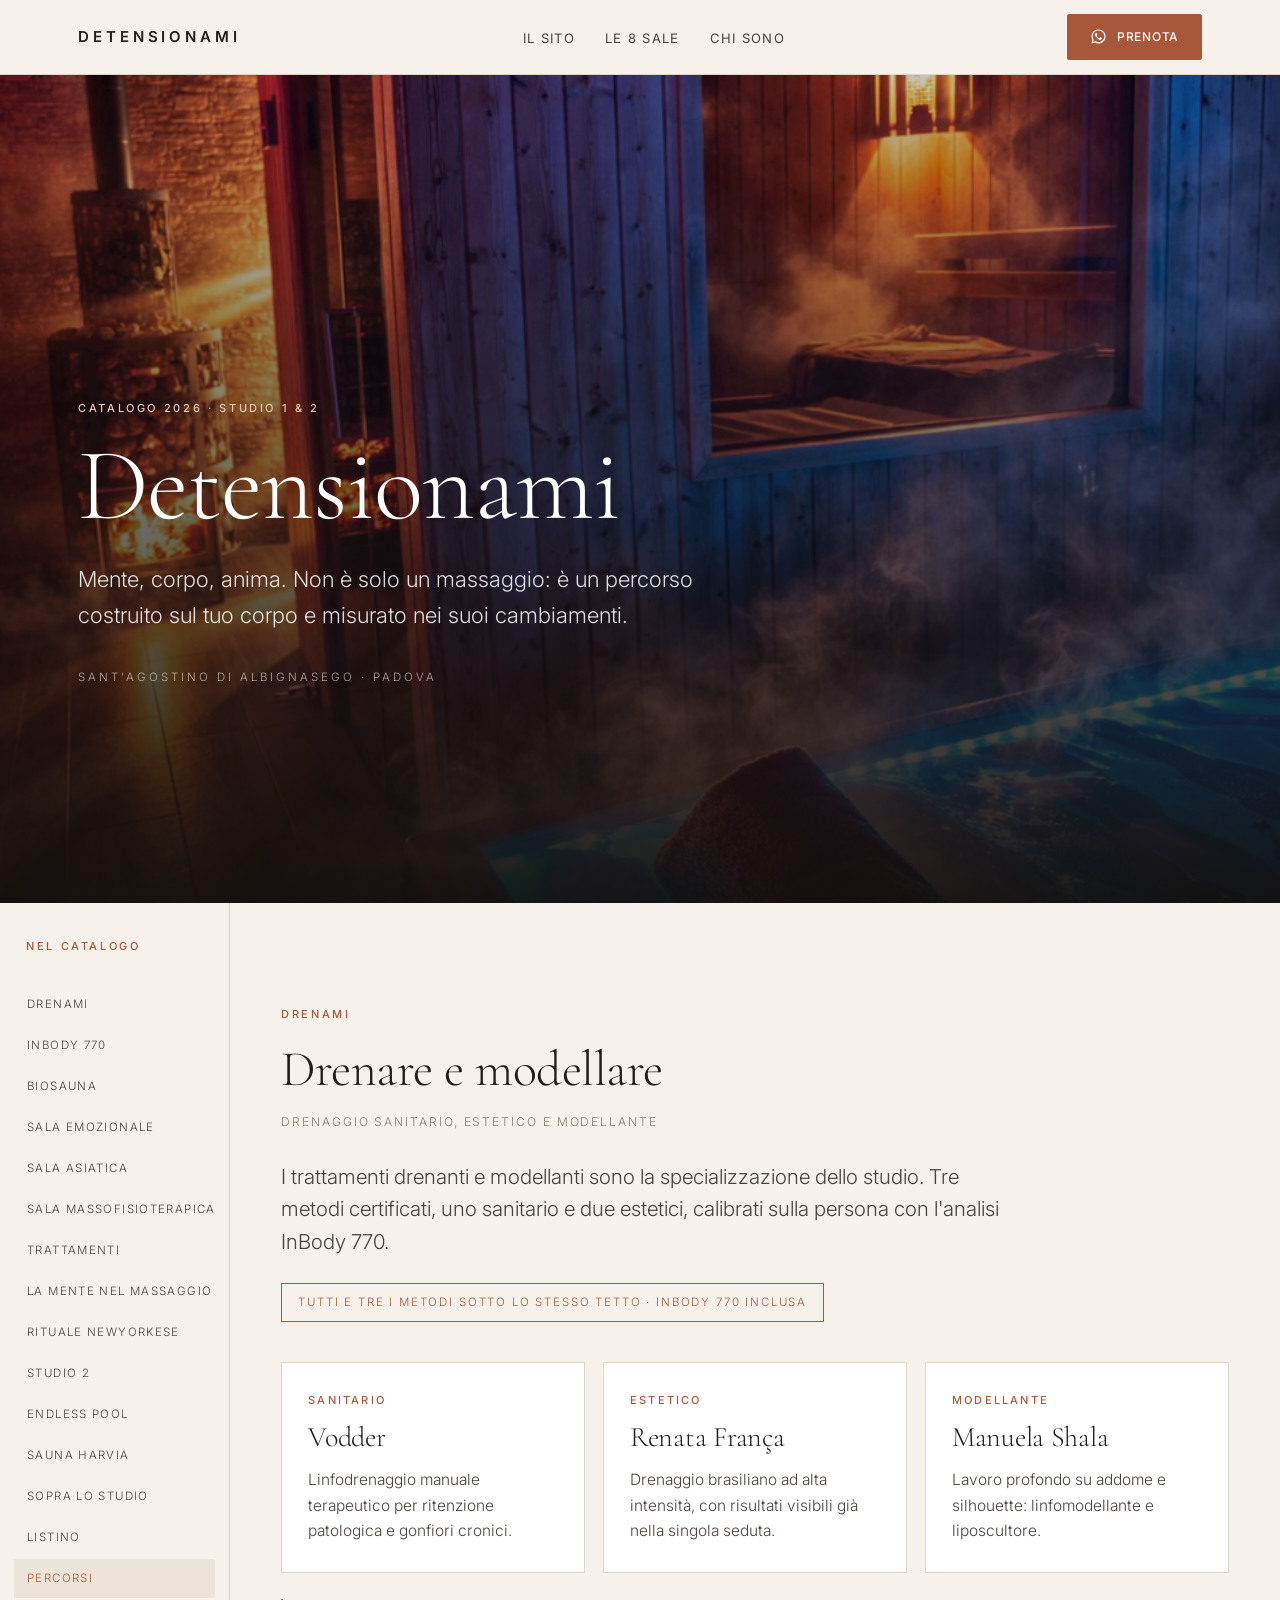
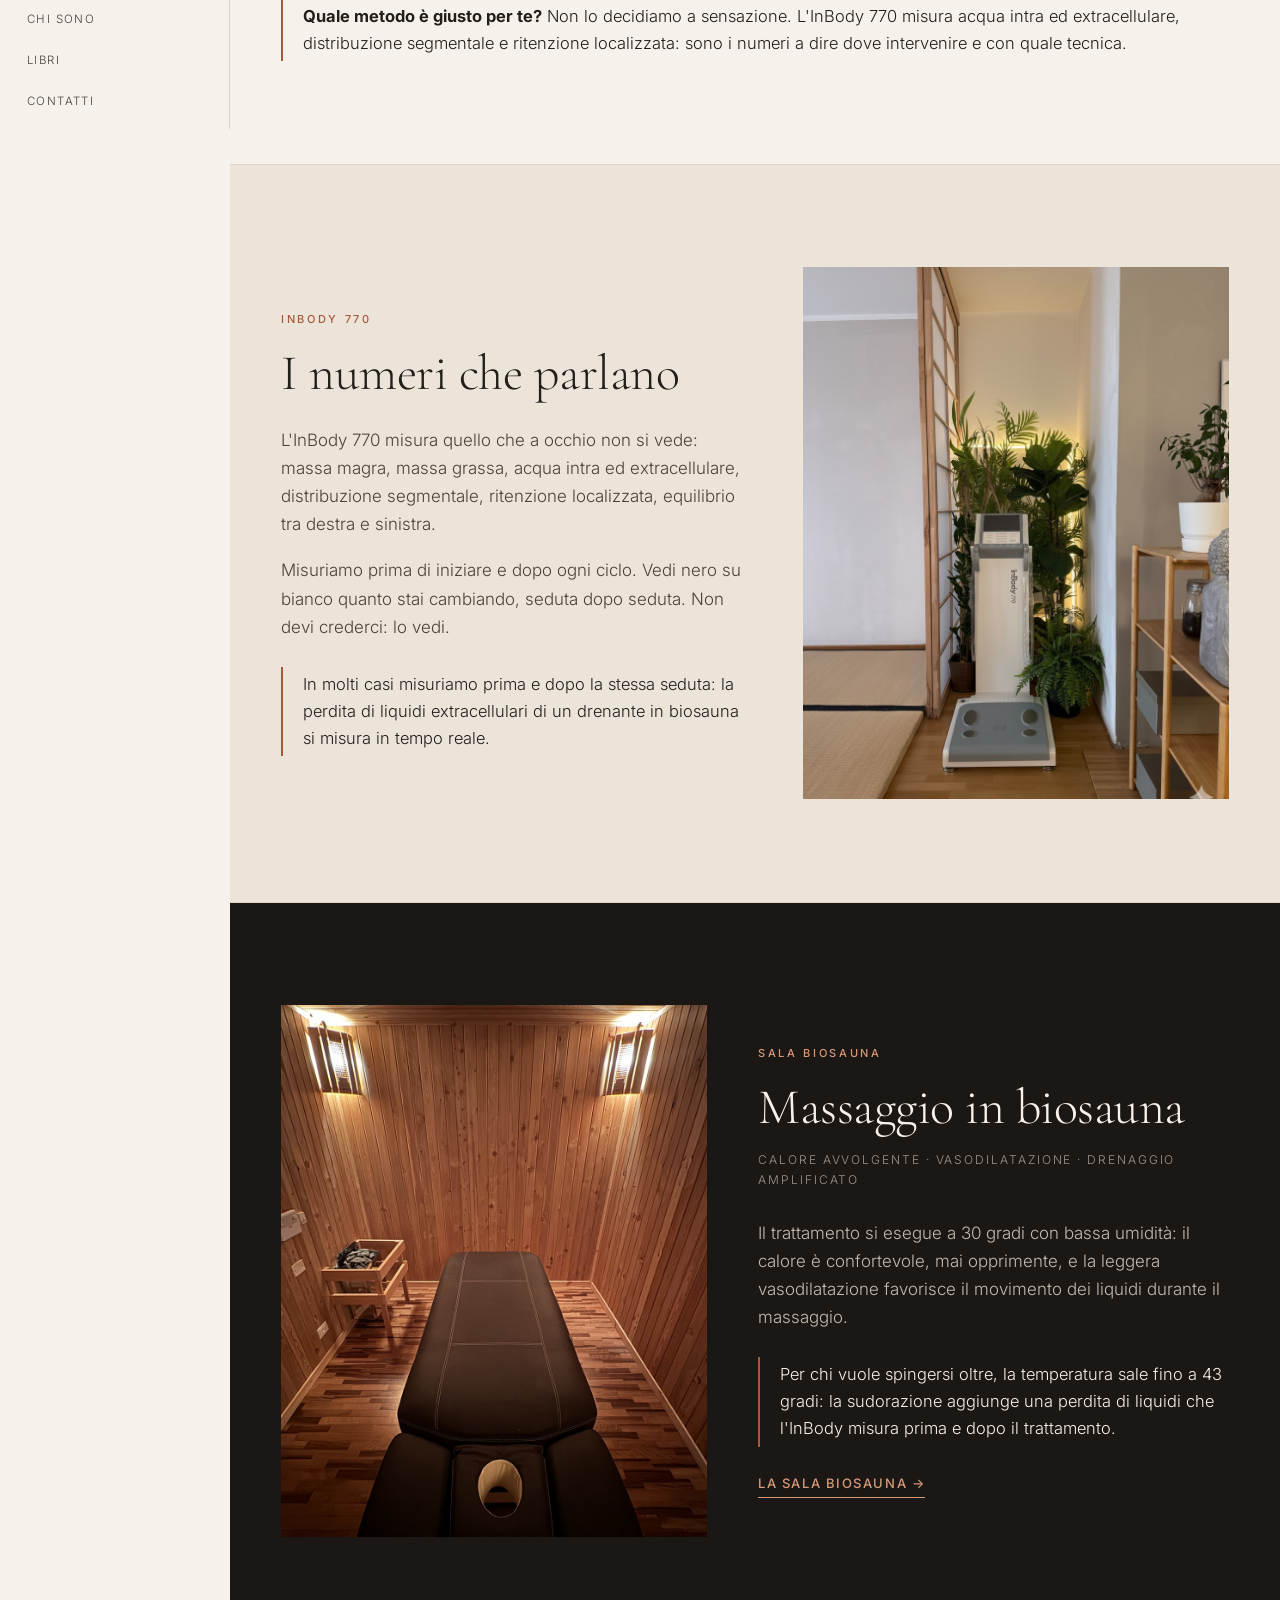
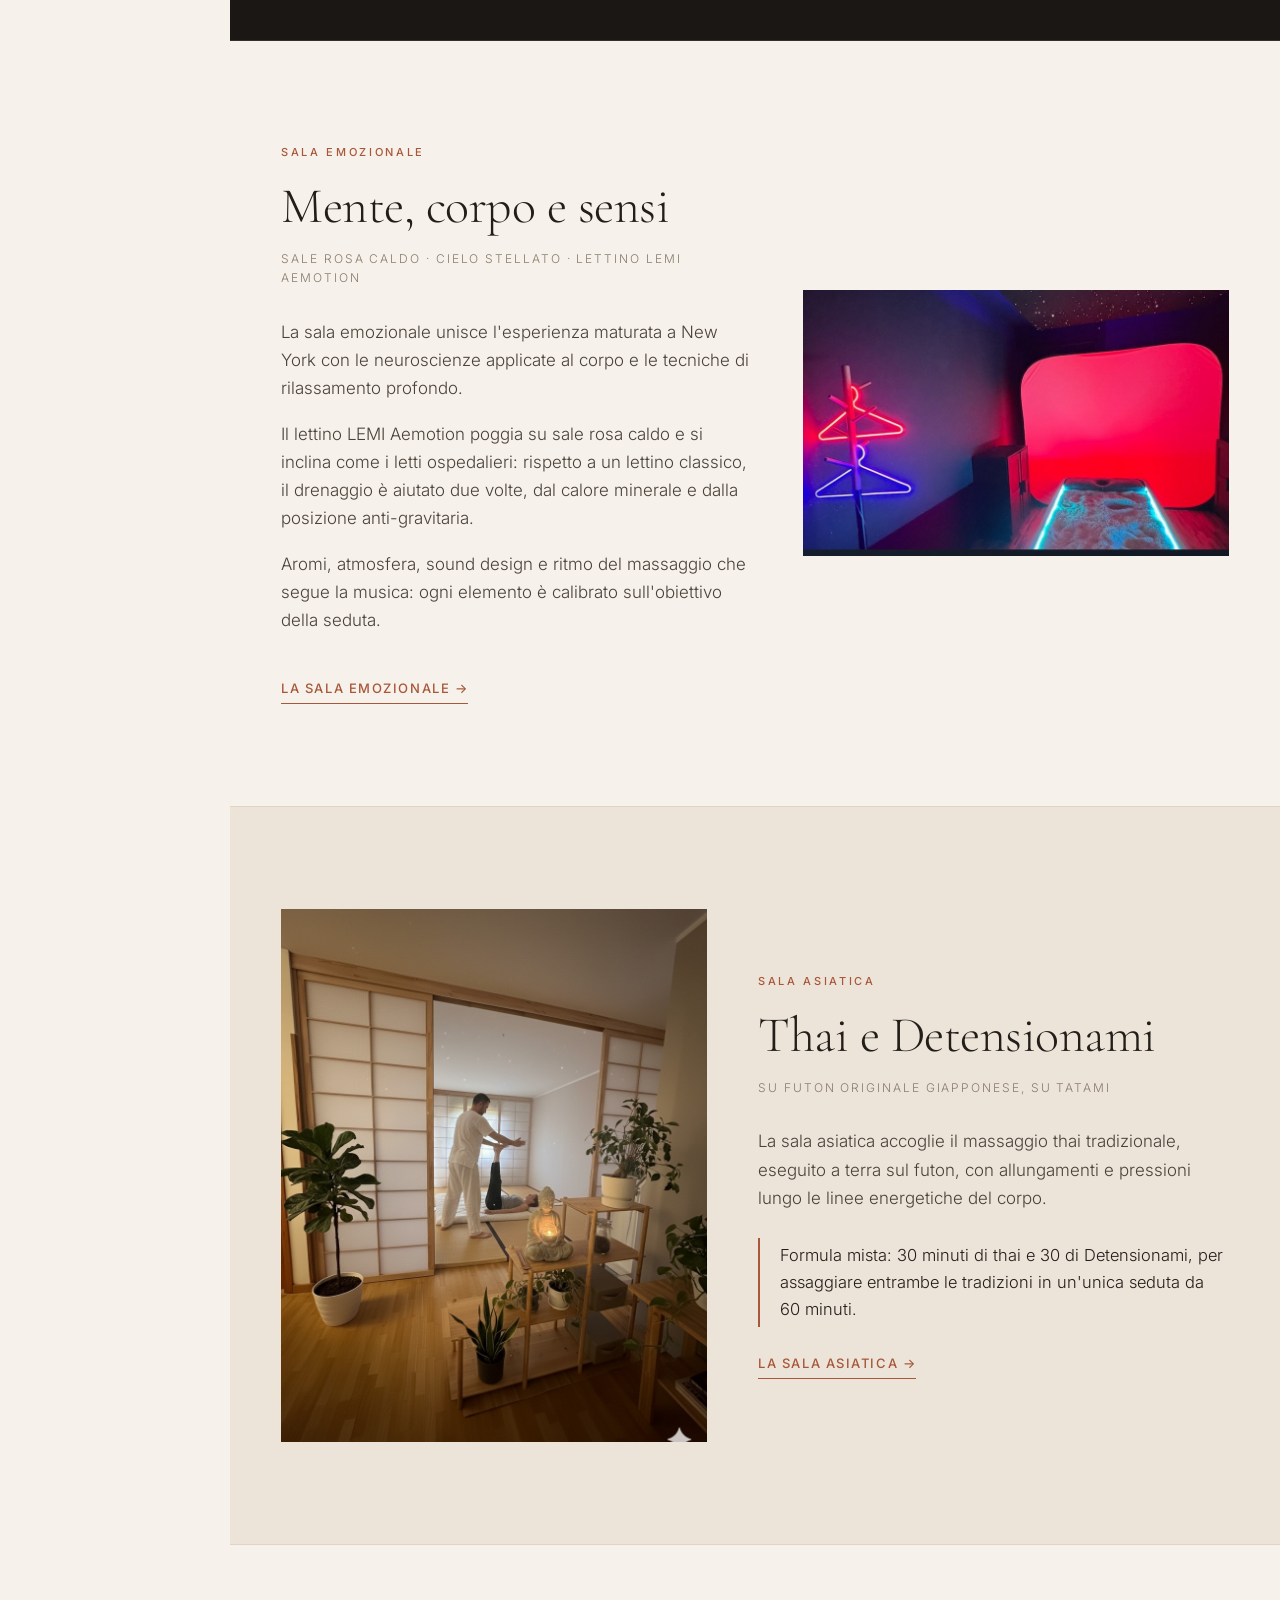
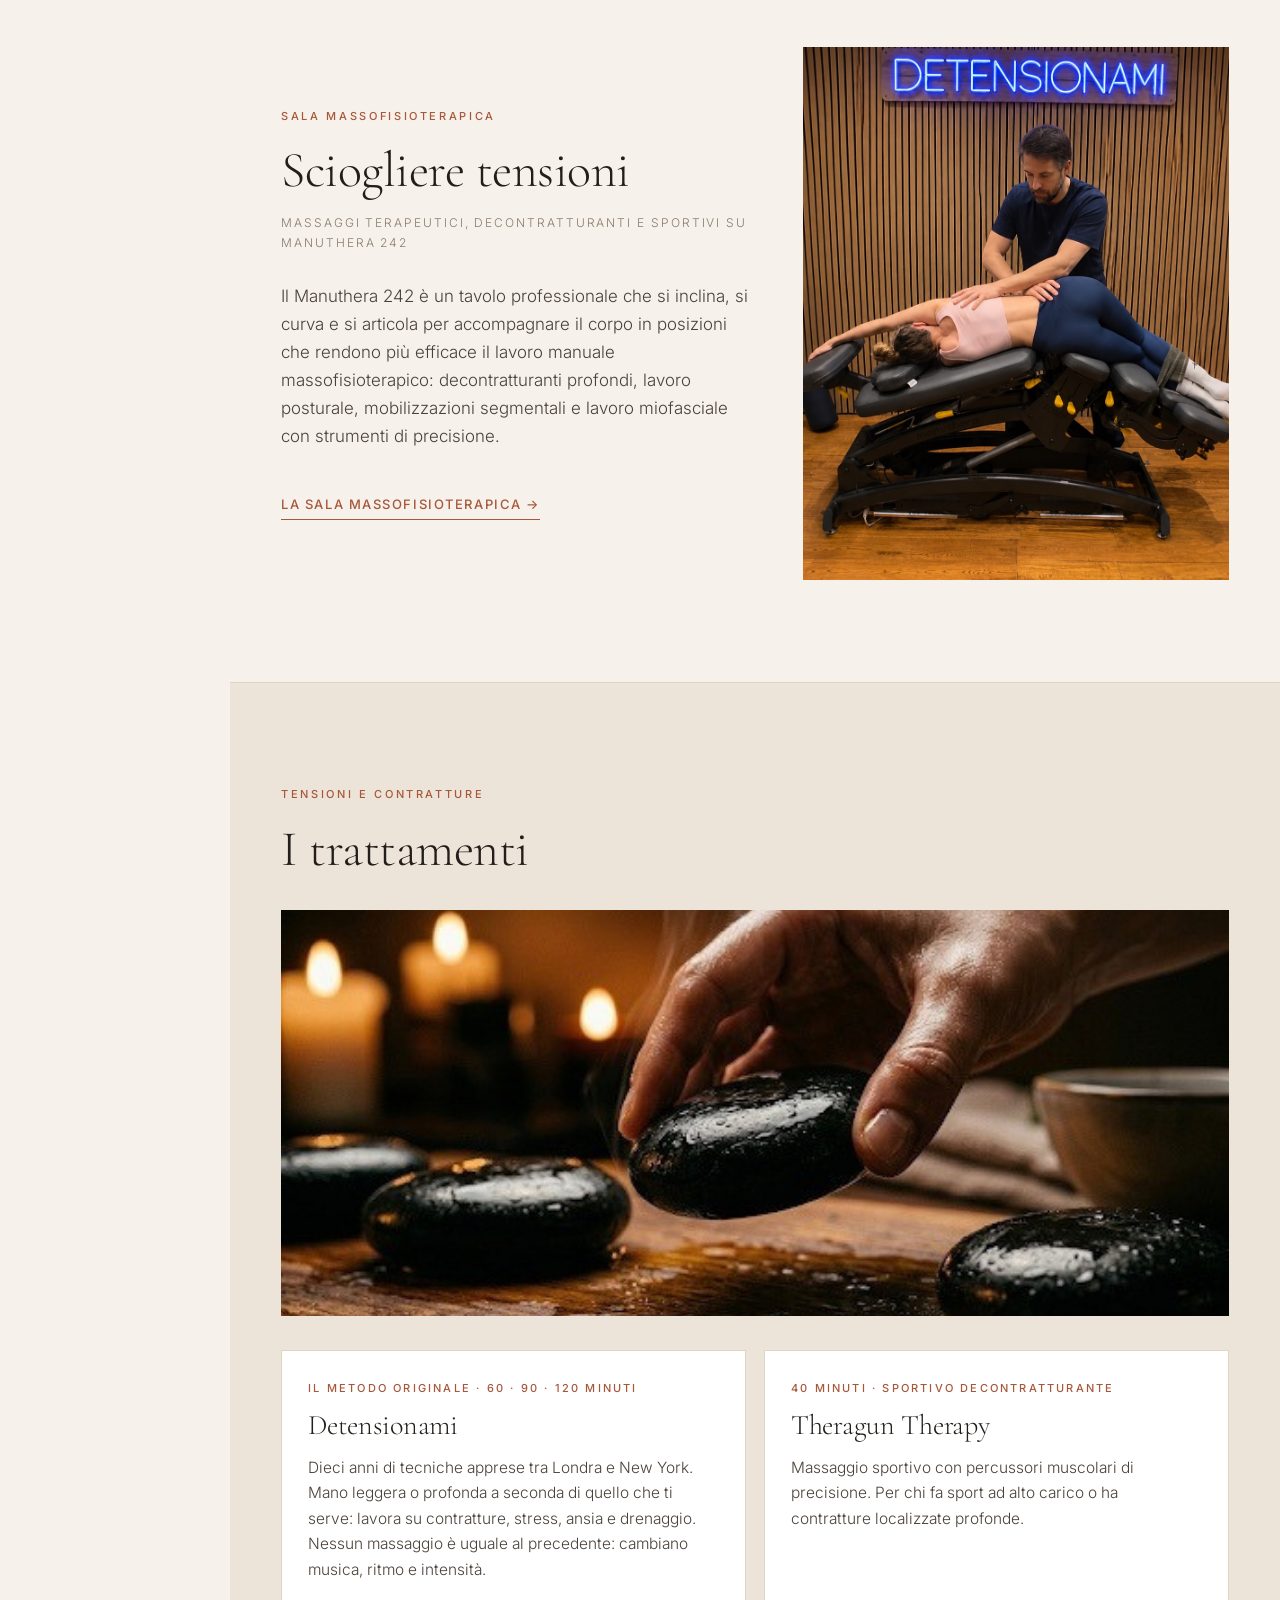
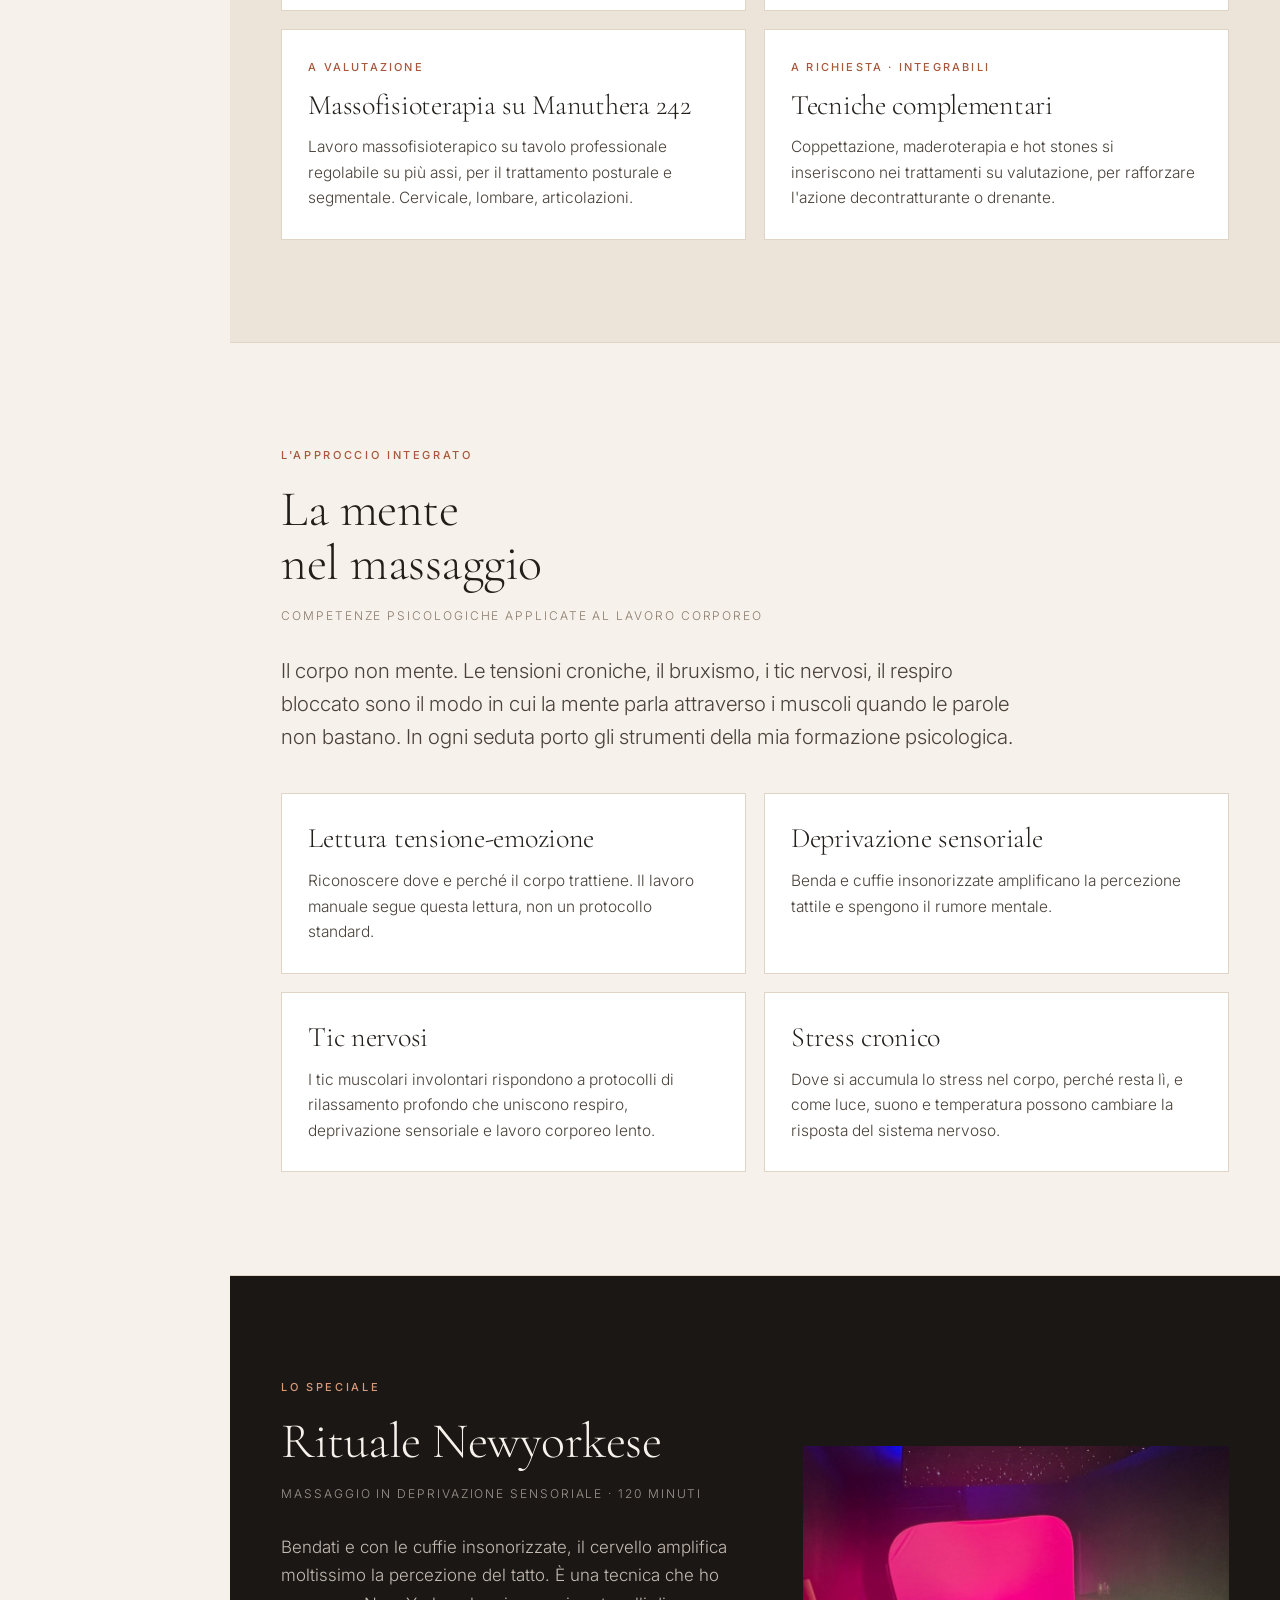
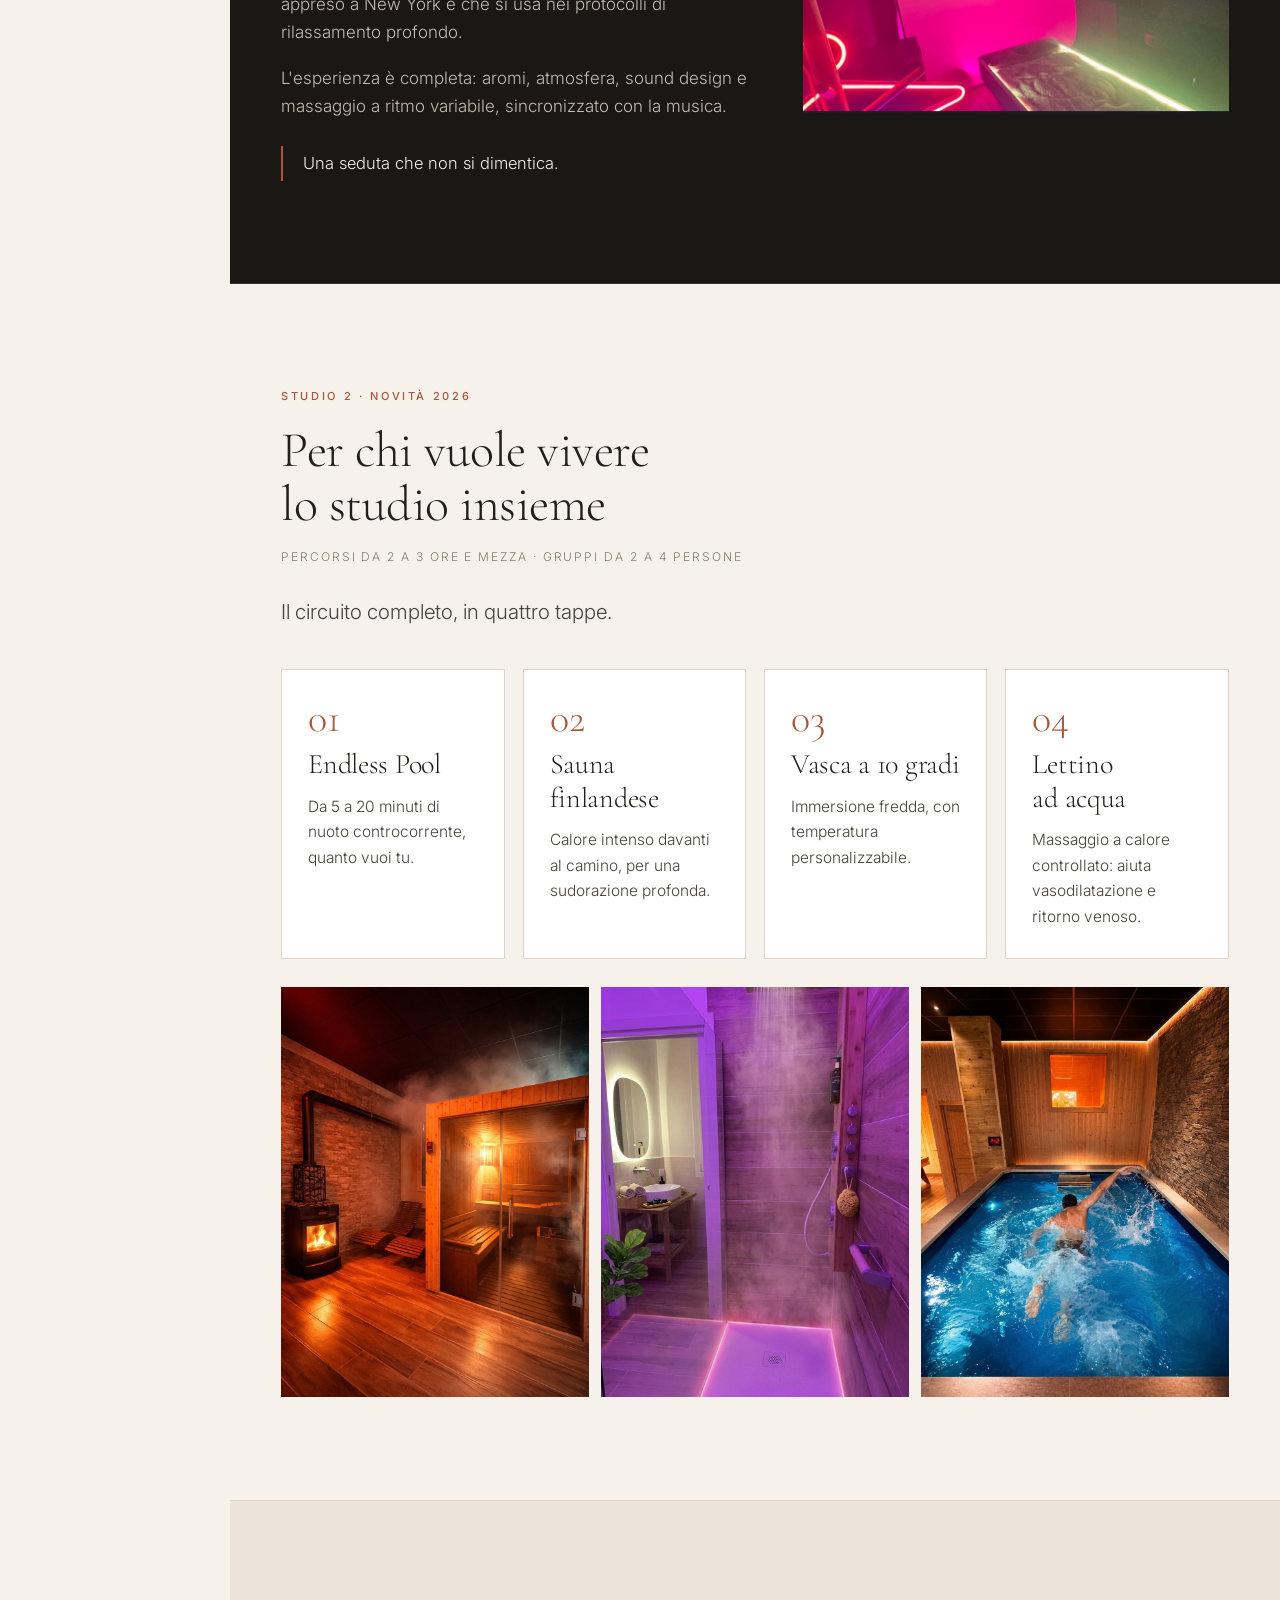
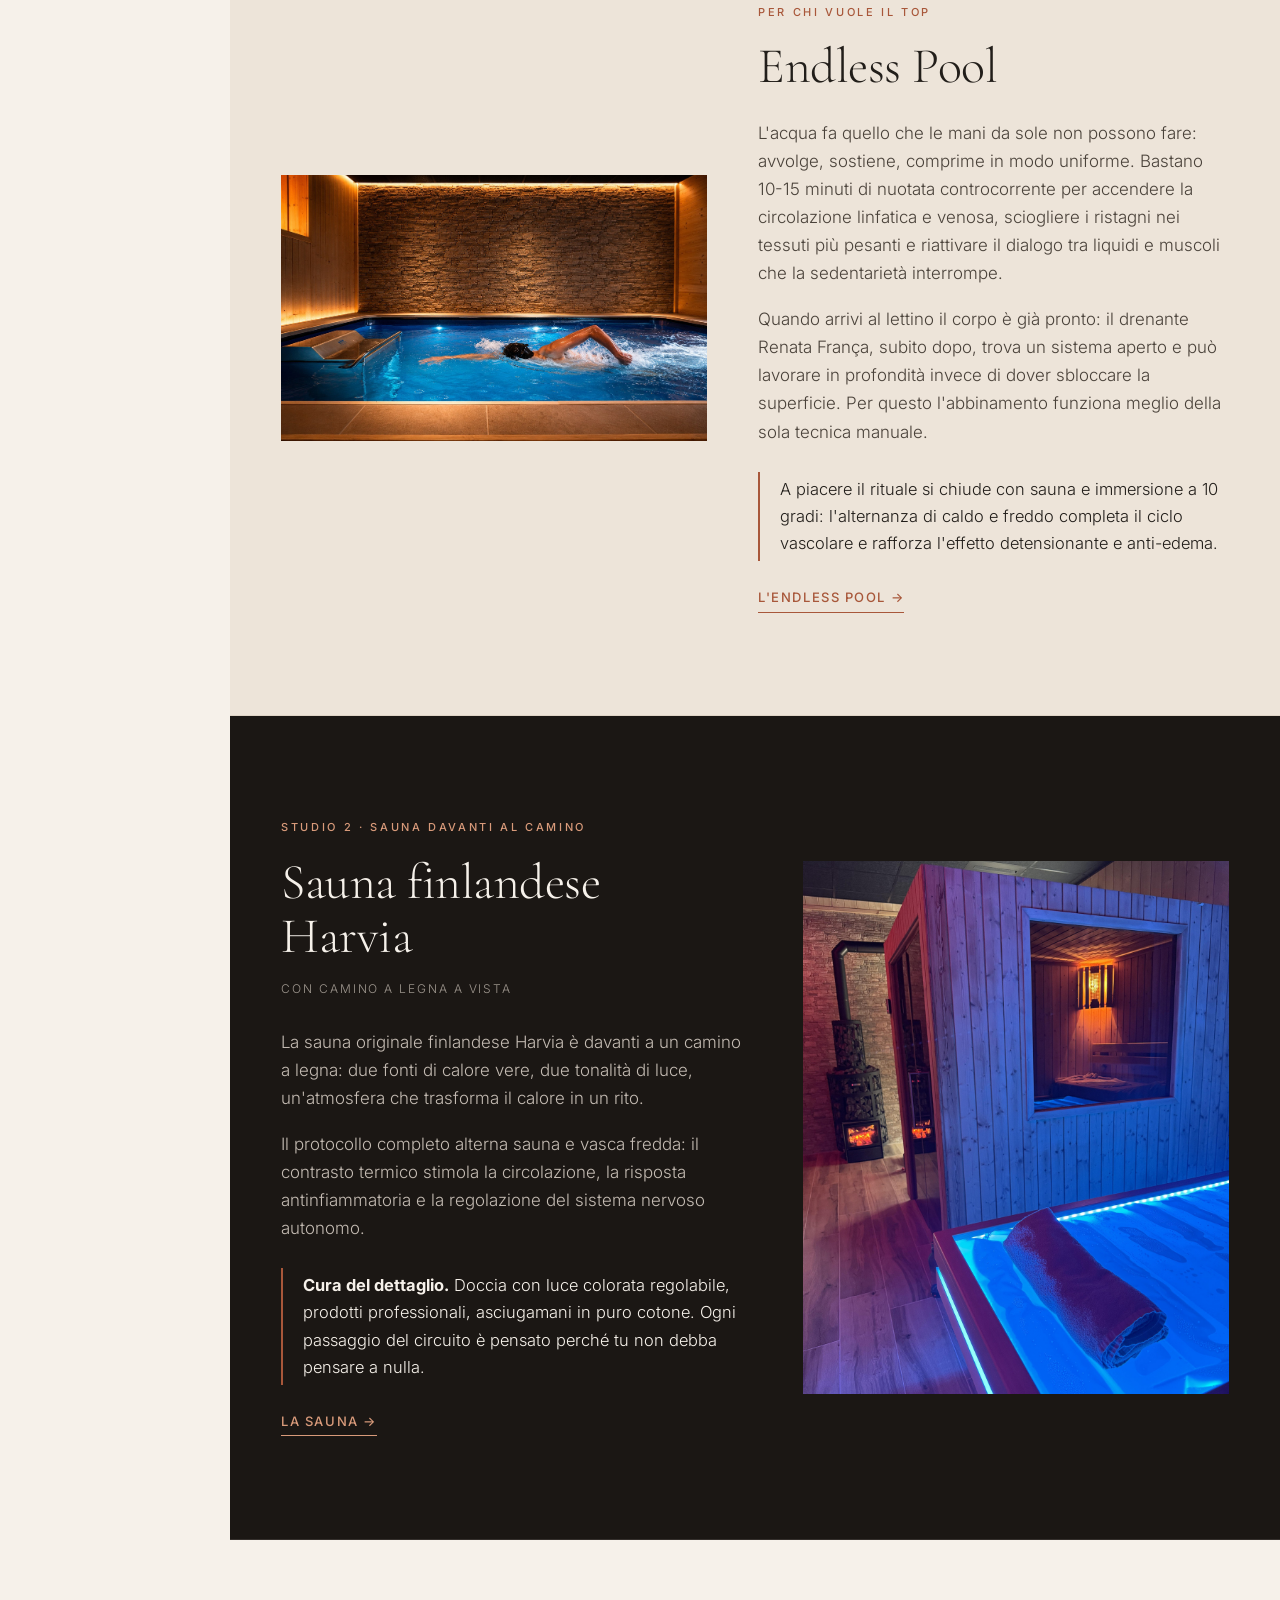
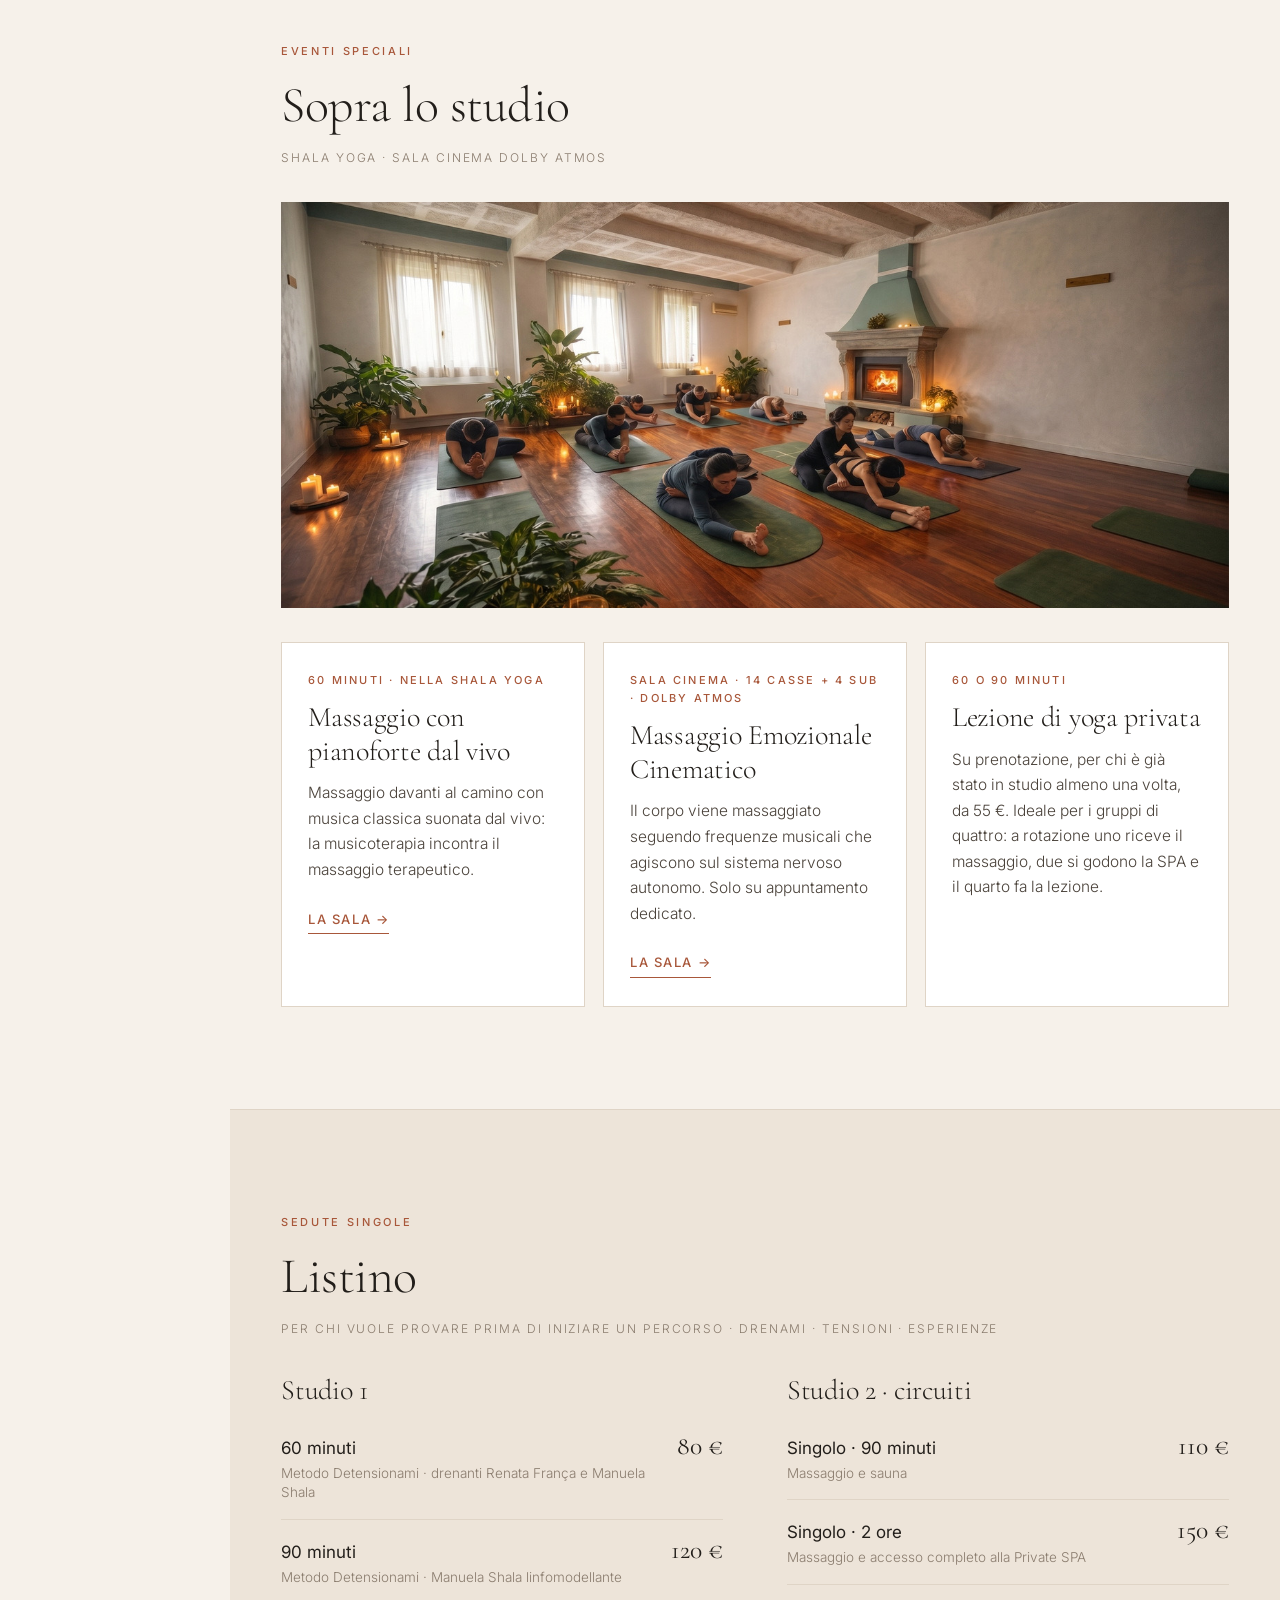
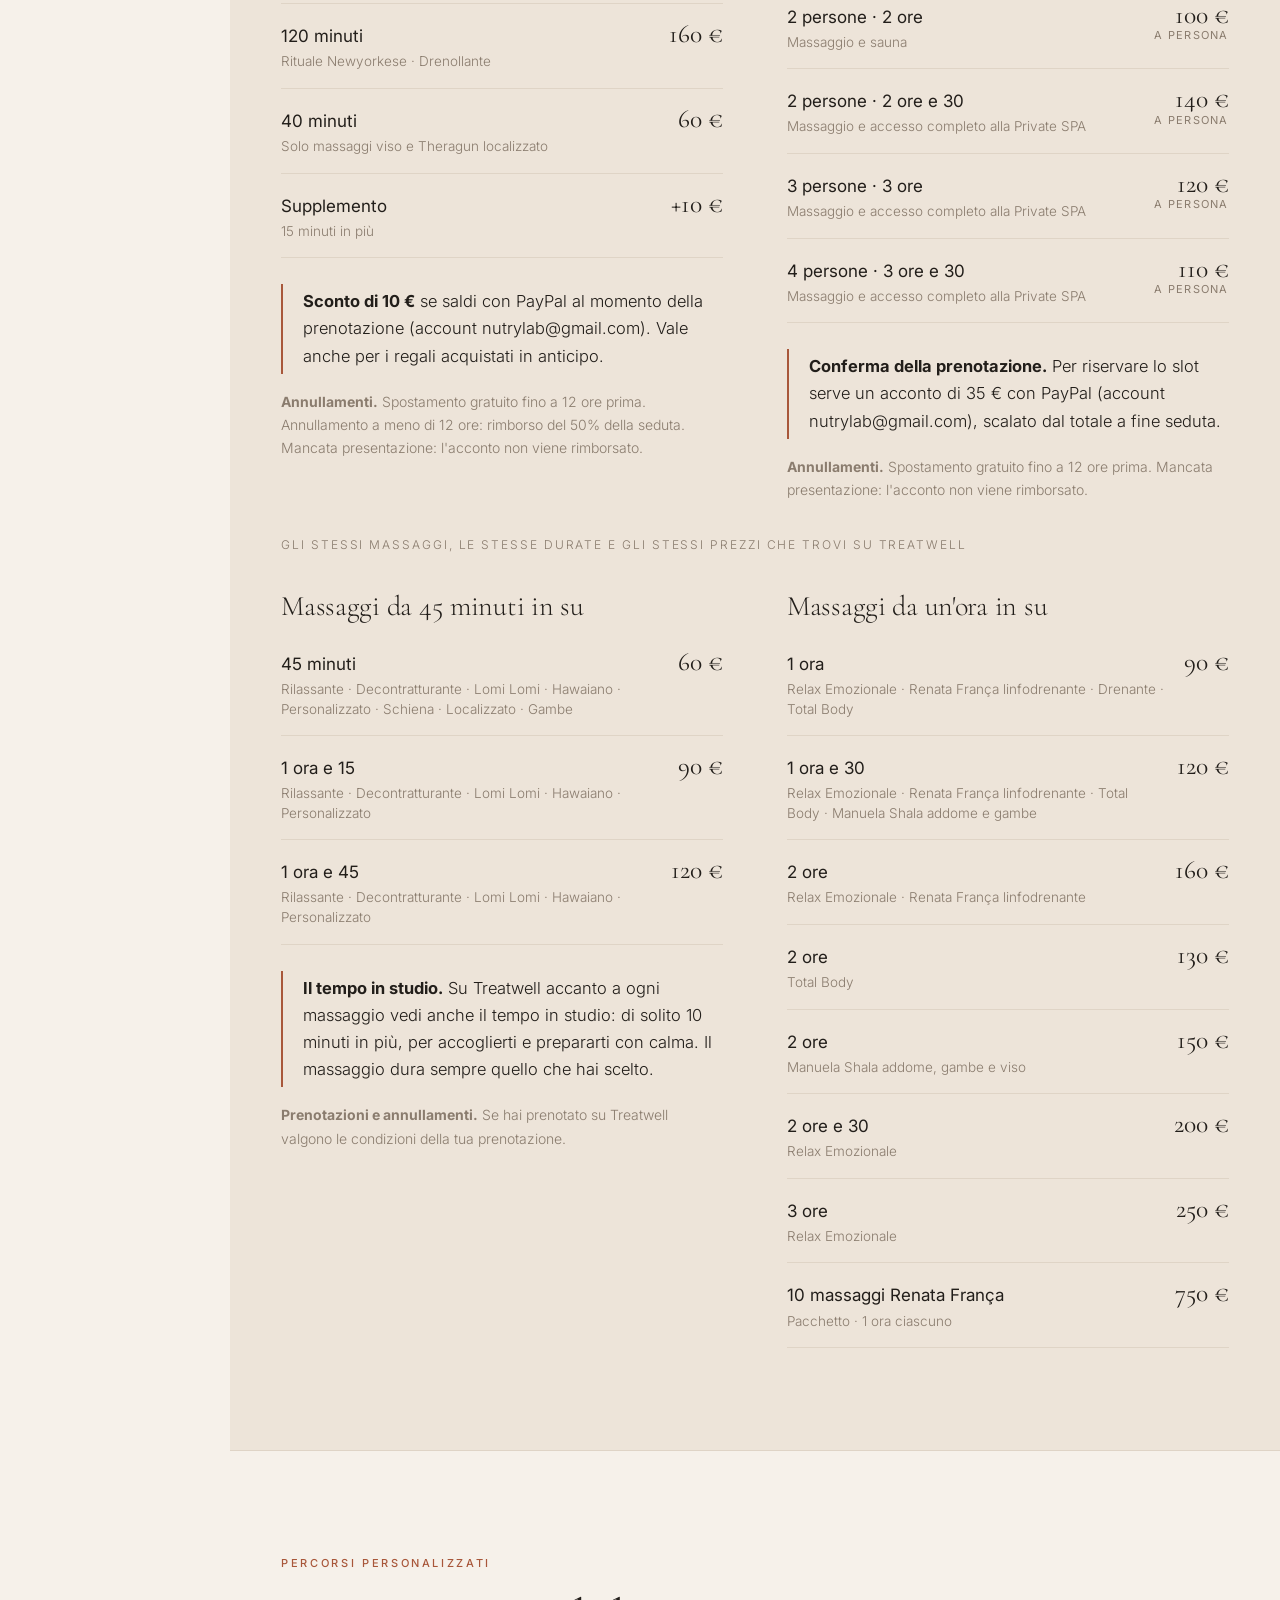
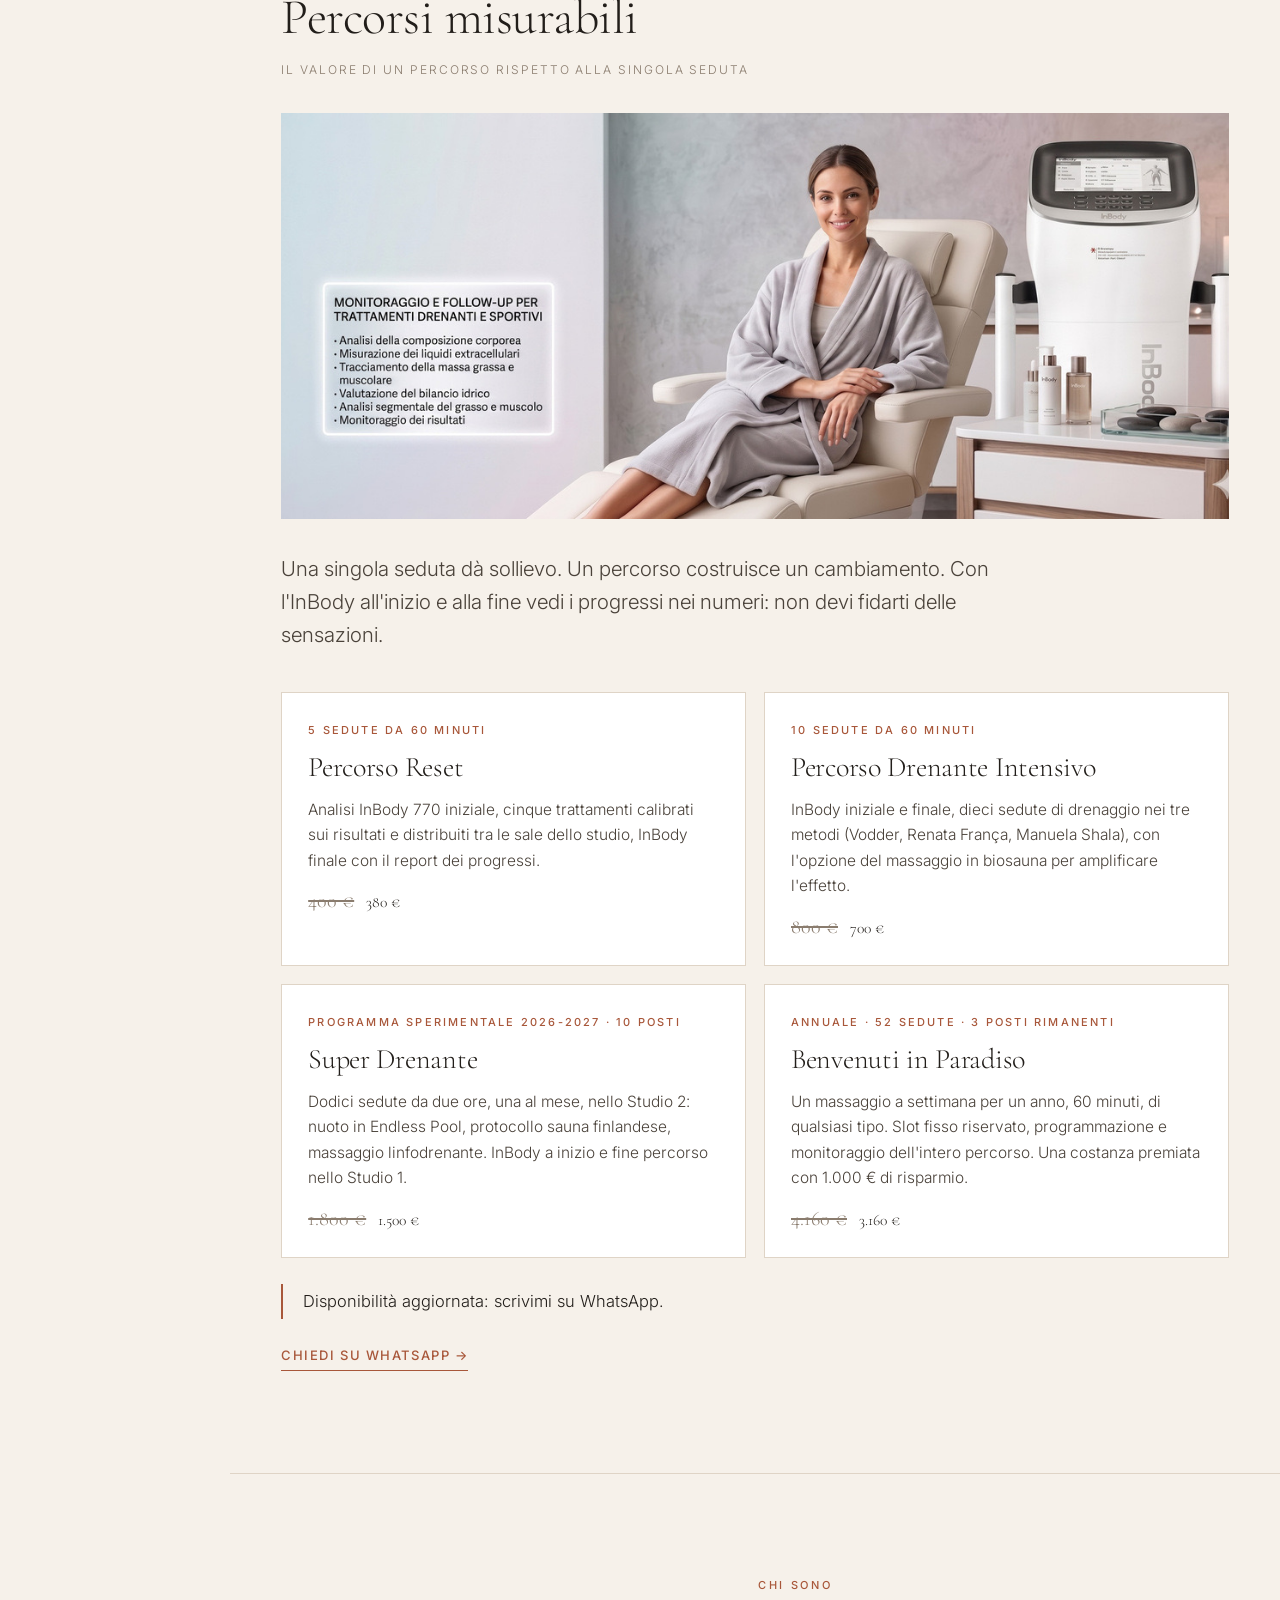
==== commit ce9429e3: "Catalogo: il listino Treatwell solo ai link della versione T Blocchi data-solo / data-tranne: il mid" ====
--- a/catalogo/index.html
+++ b/catalogo/index.html
@@ -301,32 +301,64 @@
     <div class="wrap">
       <p class="eyebrow">Sedute singole</p>
       <div class="head"><h2>Listino</h2></div>
-      <p class="sub">Per chi vuole provare prima di iniziare un percorso · Drenami · Tensioni · Esperienze</p>
-      <div class="k-price-grid">
-        <div>
-          <h3 class="k-price-title">Studio 1</h3>
-          <ul class="k-prices">
-            <li><span>60 minuti<small>Metodo Detensionami · drenanti Renata França e Manuela Shala</small></span><b data-prezzo="durata:60">80 €</b></li>
-            <li><span>90 minuti<small>Metodo Detensionami · Manuela Shala linfomodellante</small></span><b data-prezzo="durata:90">120 €</b></li>
-            <li><span>120 minuti<small>Rituale Newyorkese · Drenollante</small></span><b data-prezzo="durata:120">160 €</b></li>
-            <li><span>40 minuti<small>Solo massaggi viso e Theragun localizzato</small></span><b data-prezzo="durata:40">60 €</b></li>
-            <li><span>Supplemento<small>15 minuti in più</small></span><b>+<span data-prezzo="altro:Supplemento 15 minuti">10 €</span></b></li>
-          </ul>
-          <p class="k-note"><strong>Sconto di <span data-prezzo="altro:Sconto PayPal">10 €</span></strong> se saldi con PayPal al momento della prenotazione (account nutrylab@gmail.com). Vale anche per i regali acquistati in anticipo.</p>
-          <p class="k-small"><strong>Annullamenti.</strong> Spostamento gratuito fino a 12 ore prima. Annullamento a meno di 12 ore: rimborso del 50% della seduta. Mancata presentazione: l'acconto non viene rimborsato.</p>
-        </div>
-        <div>
-          <h3 class="k-price-title">Studio 2 · circuiti</h3>
-          <ul class="k-prices">
-            <li><span>Singolo · 90 minuti<small>Massaggio e sauna</small></span><b data-prezzo="altro:Studio 2 · singolo 90 minuti">110 €</b></li>
-            <li><span>Singolo · 2 ore<small>Massaggio e accesso completo alla Private SPA</small></span><b data-prezzo="altro:Studio 2 · singolo 2 ore">150 €</b></li>
-            <li><span>2 persone · 2 ore<small>Massaggio e sauna</small></span><b><span data-prezzo="altro:Studio 2 · 2 persone 2 ore">100 €</span><em>a persona</em></b></li>
-            <li><span>2 persone · 2 ore e 30<small>Massaggio e accesso completo alla Private SPA</small></span><b><span data-prezzo="altro:Studio 2 · 2 persone 2 ore e 30">140 €</span><em>a persona</em></b></li>
-            <li><span>3 persone · 3 ore<small>Massaggio e accesso completo alla Private SPA</small></span><b><span data-prezzo="altro:Studio 2 · 3 persone 3 ore">120 €</span><em>a persona</em></b></li>
-            <li><span>4 persone · 3 ore e 30<small>Massaggio e accesso completo alla Private SPA</small></span><b><span data-prezzo="altro:Studio 2 · 4 persone 3 ore e 30">110 €</span><em>a persona</em></b></li>
-          </ul>
-          <p class="k-note"><strong>Conferma della prenotazione.</strong> Per riservare lo slot serve un acconto di <span data-prezzo="altro:Acconto Studio 2">35 €</span> con PayPal (account nutrylab@gmail.com), scalato dal totale a fine seduta.</p>
-          <p class="k-small"><strong>Annullamenti.</strong> Spostamento gratuito fino a 12 ore prima. Mancata presentazione: l'acconto non viene rimborsato.</p>
+      <!-- in tutte le versioni tranne la T (Treatwell): il middleware la toglie ai link della T -->
+      <div data-tranne="T">
+        <p class="sub">Per chi vuole provare prima di iniziare un percorso · Drenami · Tensioni · Esperienze</p>
+        <div class="k-price-grid">
+          <div>
+            <h3 class="k-price-title">Studio 1</h3>
+            <ul class="k-prices">
+              <li><span>60 minuti<small>Metodo Detensionami · drenanti Renata França e Manuela Shala</small></span><b data-prezzo="durata:60">80 €</b></li>
+              <li><span>90 minuti<small>Metodo Detensionami · Manuela Shala linfomodellante</small></span><b data-prezzo="durata:90">120 €</b></li>
+              <li><span>120 minuti<small>Rituale Newyorkese · Drenollante</small></span><b data-prezzo="durata:120">160 €</b></li>
+              <li><span>40 minuti<small>Solo massaggi viso e Theragun localizzato</small></span><b data-prezzo="durata:40">60 €</b></li>
+              <li><span>Supplemento<small>15 minuti in più</small></span><b>+<span data-prezzo="altro:Supplemento 15 minuti">10 €</span></b></li>
+            </ul>
+            <p class="k-note"><strong>Sconto di <span data-prezzo="altro:Sconto PayPal">10 €</span></strong> se saldi con PayPal al momento della prenotazione (account nutrylab@gmail.com). Vale anche per i regali acquistati in anticipo.</p>
+            <p class="k-small"><strong>Annullamenti.</strong> Spostamento gratuito fino a 12 ore prima. Annullamento a meno di 12 ore: rimborso del 50% della seduta. Mancata presentazione: l'acconto non viene rimborsato.</p>
+          </div>
+          <div>
+            <h3 class="k-price-title">Studio 2 · circuiti</h3>
+            <ul class="k-prices">
+              <li><span>Singolo · 90 minuti<small>Massaggio e sauna</small></span><b data-prezzo="altro:Studio 2 · singolo 90 minuti">110 €</b></li>
+              <li><span>Singolo · 2 ore<small>Massaggio e accesso completo alla Private SPA</small></span><b data-prezzo="altro:Studio 2 · singolo 2 ore">150 €</b></li>
+              <li><span>2 persone · 2 ore<small>Massaggio e sauna</small></span><b><span data-prezzo="altro:Studio 2 · 2 persone 2 ore">100 €</span><em>a persona</em></b></li>
+              <li><span>2 persone · 2 ore e 30<small>Massaggio e accesso completo alla Private SPA</small></span><b><span data-prezzo="altro:Studio 2 · 2 persone 2 ore e 30">140 €</span><em>a persona</em></b></li>
+              <li><span>3 persone · 3 ore<small>Massaggio e accesso completo alla Private SPA</small></span><b><span data-prezzo="altro:Studio 2 · 3 persone 3 ore">120 €</span><em>a persona</em></b></li>
+              <li><span>4 persone · 3 ore e 30<small>Massaggio e accesso completo alla Private SPA</small></span><b><span data-prezzo="altro:Studio 2 · 4 persone 3 ore e 30">110 €</span><em>a persona</em></b></li>
+            </ul>
+            <p class="k-note"><strong>Conferma della prenotazione.</strong> Per riservare lo slot serve un acconto di <span data-prezzo="altro:Acconto Studio 2">35 €</span> con PayPal (account nutrylab@gmail.com), scalato dal totale a fine seduta.</p>
+            <p class="k-small"><strong>Annullamenti.</strong> Spostamento gratuito fino a 12 ore prima. Mancata presentazione: l'acconto non viene rimborsato.</p>
+          </div>
+        </div>
+      </div>
+      <!-- solo nella versione T: gli stessi servizi, durate e prezzi della pagina di Treatwell -->
+      <div data-solo="T">
+        <p class="sub">Gli stessi massaggi, le stesse durate e gli stessi prezzi che trovi su Treatwell</p>
+        <div class="k-price-grid">
+          <div>
+            <h3 class="k-price-title">Massaggi da 45 minuti in su</h3>
+            <ul class="k-prices">
+              <li><span>45 minuti<small>Rilassante · Decontratturante · Lomi Lomi · Hawaiano · Personalizzato · Schiena · Localizzato · Gambe</small></span><b data-prezzo="durata:45">60 €</b></li>
+              <li><span>1 ora e 15<small>Rilassante · Decontratturante · Lomi Lomi · Hawaiano · Personalizzato</small></span><b data-prezzo="durata:75">90 €</b></li>
+              <li><span>1 ora e 45<small>Rilassante · Decontratturante · Lomi Lomi · Hawaiano · Personalizzato</small></span><b data-prezzo="durata:105">120 €</b></li>
+            </ul>
+            <p class="k-note"><strong>Il tempo in studio.</strong> Su Treatwell accanto a ogni massaggio vedi anche il tempo in studio: di solito 10 minuti in più, per accoglierti e prepararti con calma. Il massaggio dura sempre quello che hai scelto.</p>
+            <p class="k-small"><strong>Prenotazioni e annullamenti.</strong> Se hai prenotato su Treatwell valgono le condizioni della tua prenotazione.</p>
+          </div>
+          <div>
+            <h3 class="k-price-title">Massaggi da un'ora in su</h3>
+            <ul class="k-prices">
+              <li><span>1 ora<small>Relax Emozionale · Renata França linfodrenante · Drenante · Total Body</small></span><b data-prezzo="durata:60">90 €</b></li>
+              <li><span>1 ora e 30<small>Relax Emozionale · Renata França linfodrenante · Total Body · Manuela Shala addome e gambe</small></span><b data-prezzo="durata:90">120 €</b></li>
+              <li><span>2 ore<small>Relax Emozionale · Renata França linfodrenante</small></span><b data-prezzo="durata:120">160 €</b></li>
+              <li><span>2 ore<small>Total Body</small></span><b data-prezzo="altro:Treatwell · Total Body 2 ore">130 €</b></li>
+              <li><span>2 ore<small>Manuela Shala addome, gambe e viso</small></span><b data-prezzo="altro:Treatwell · Manuela Shala 2 ore">150 €</b></li>
+              <li><span>2 ore e 30<small>Relax Emozionale</small></span><b data-prezzo="durata:150">200 €</b></li>
+              <li><span>3 ore<small>Relax Emozionale</small></span><b data-prezzo="durata:180">250 €</b></li>
+              <li><span>10 massaggi Renata França<small>Pacchetto · 1 ora ciascuno</small></span><b data-prezzo="altro:Treatwell · 10 massaggi Renata França">750 €</b></li>
+            </ul>
+          </div>
         </div>
       </div>
     </div>
@@ -382,9 +414,9 @@
       <div class="head"><h2>I libri</h2></div>
       <p class="lead" style="margin-top:26px">Ogni libro approfondisce un aspetto del lavoro che faccio in studio: per chi vuole capire di più e continuare a casa il percorso iniziato qui.</p>
       <ol class="k-books">
-        <li id="libro-potere-della-cacca"><img class="cover-img" src="img/libri/potere-della-cacca.jpg" alt="Copertina di Il potere della cacca" loading="lazy"><div><span class="n">01</span><h3>Il potere della cacca</h3><p>Cos'è la psicobiotica: psicologia e nutrizione si incrociano su oltre 360 fonti bibliografiche.</p><span class="st">Uscito il 1° maggio 2026 · su Amazon</span></div></li>
+        <li id="libro-potere-della-cacca"><img class="cover-img" src="img/libri/potere-della-cacca.jpg" alt="Copertina di Il potere della cacca" loading="lazy"><div><span class="n">01</span><h3>Il potere della cacca</h3><p>Cos'è la psicobiotica: psicologia e nutrizione si incrociano su oltre 360 fonti bibliografiche.</p><span class="st">Uscito il 1° maggio 2026 · su Amazon</span><p class="k-links"><a class="k-link pieno" data-tipo="amazon" href="https://www.amazon.it/dp/B0GY5XGVMD" target="_blank" rel="noopener">Acquista su Amazon</a><a class="k-link" data-tipo="lettore" href="https://leggi.askylo.com/l/kdx4onbTvjr099IbtZ2518xt" target="_blank" rel="noopener">Leggi e ascolta l'audiolibro</a></p></div></li>
         <li id="libro-timeline"><img class="cover-img" src="img/libri/timeline.jpg" alt="Copertina di Timeline · Il punto sulla mappa" loading="lazy"><div><span class="n">02</span><h3>Timeline · Il punto sulla mappa</h3><p>Dove sei adesso e dove stai andando: tecniche psicologiche per sviluppare consapevolezza. In co-scrittura con il dottor Franco Berrino.</p><span class="st">In arrivo</span></div></li>
-        <li id="libro-mai-piu"><img class="cover-img" src="img/libri/mai-piu.jpg" alt="Copertina di L'alba dei sapori · Mai più!" loading="lazy"><div><span class="n">03</span><h3>L'alba dei sapori · Mai più!</h3><p>Trasformare la rinuncia in scelta e ritrovare il piacere del cibo: una guida contro le tentazioni alimentari.</p><span class="st">Prossimamente</span></div></li>
+        <li id="libro-mai-piu"><img class="cover-img" src="img/libri/mai-piu.jpg" alt="Copertina di L'alba dei sapori · Mai più!" loading="lazy"><div><span class="n">03</span><h3>L'alba dei sapori · Mai più!</h3><p>Trasformare la rinuncia in scelta e ritrovare il piacere del cibo: una guida contro le tentazioni alimentari.</p><span class="st">In anteprima · lettore e audiolibro</span><p class="k-links"><a class="k-link" data-tipo="lettore" href="https://leggi.askylo.com/l/7vWcIOaT7tEmQTBc3e9CB6GH" target="_blank" rel="noopener">Leggi e ascolta l'audiolibro</a></p></div></li>
         <li id="libro-primi-2000-giorni"><img class="cover-img" src="img/libri/primi-2000-giorni.jpg" alt="Copertina di I suoi primi 2000 giorni" loading="lazy"><div><span class="n">04</span><h3>I suoi primi 2000 giorni</h3><p>Neurosviluppo, attaccamento e microbiota nei primi cinque anni: la finestra che plasma l'adulto di domani.</p><span class="st">Prossimamente</span></div></li>
         <li id="libro-dittatura-zucchero"><img class="cover-img" src="img/libri/dittatura-zucchero.jpg" alt="Copertina di La dittatura dello zucchero" loading="lazy"><div><span class="n">05</span><h3>La dittatura dello zucchero</h3><p>Come lo zucchero governa appetito, umore e abitudini, e come riprendersi il comando.</p><span class="st">Prossimamente</span></div></li>
         <li id="libro-mente-del-massaggio"><img class="cover-img" src="img/libri/mente-del-massaggio.jpg" alt="Copertina di La mente del massaggio" loading="lazy"><div><span class="n">06</span><h3>La mente del massaggio</h3><p>L'arte e la scienza del tocco consapevole.</p><span class="st">Prossimamente</span></div></li>
--- a/catalogo/catalogo.css
+++ b/catalogo/catalogo.css
@@ -248,3 +248,10 @@
 .k-books .cover-img{width:76px; aspect-ratio:2/3; object-fit:cover; box-shadow:0 6px 18px rgba(27,23,20,.18)}
 .k-books .n{display:block; font-size:18px; margin-bottom:2px}
 @media (min-width:1800px){ .k-books li{grid-template-columns:96px 1fr} .k-books .cover-img{width:96px} }
+
+/* Parti di una sola versione (data-solo / data-tranne, §69 di CRM-SMART): ai
+   lettori il middleware lascia solo le loro; nell'editor si vedono tutte, con
+   un cartellino che dice per chi sono. */
+.editing [data-solo], .editing [data-tranne]{outline:2px dashed #A8573A; outline-offset:12px; margin:28px 0}
+.editing [data-solo]::before{content:"Solo nel catalogo " attr(data-solo); display:inline-block; font:500 11px/1 Inter,system-ui,sans-serif; letter-spacing:.12em; text-transform:uppercase; background:#A8573A; color:#fff; padding:6px 10px; border-radius:999px}
+.editing [data-tranne]::before{content:"In tutti i cataloghi tranne " attr(data-tranne); display:inline-block; font:500 11px/1 Inter,system-ui,sans-serif; letter-spacing:.12em; text-transform:uppercase; background:#5b5048; color:#fff; padding:6px 10px; border-radius:999px}
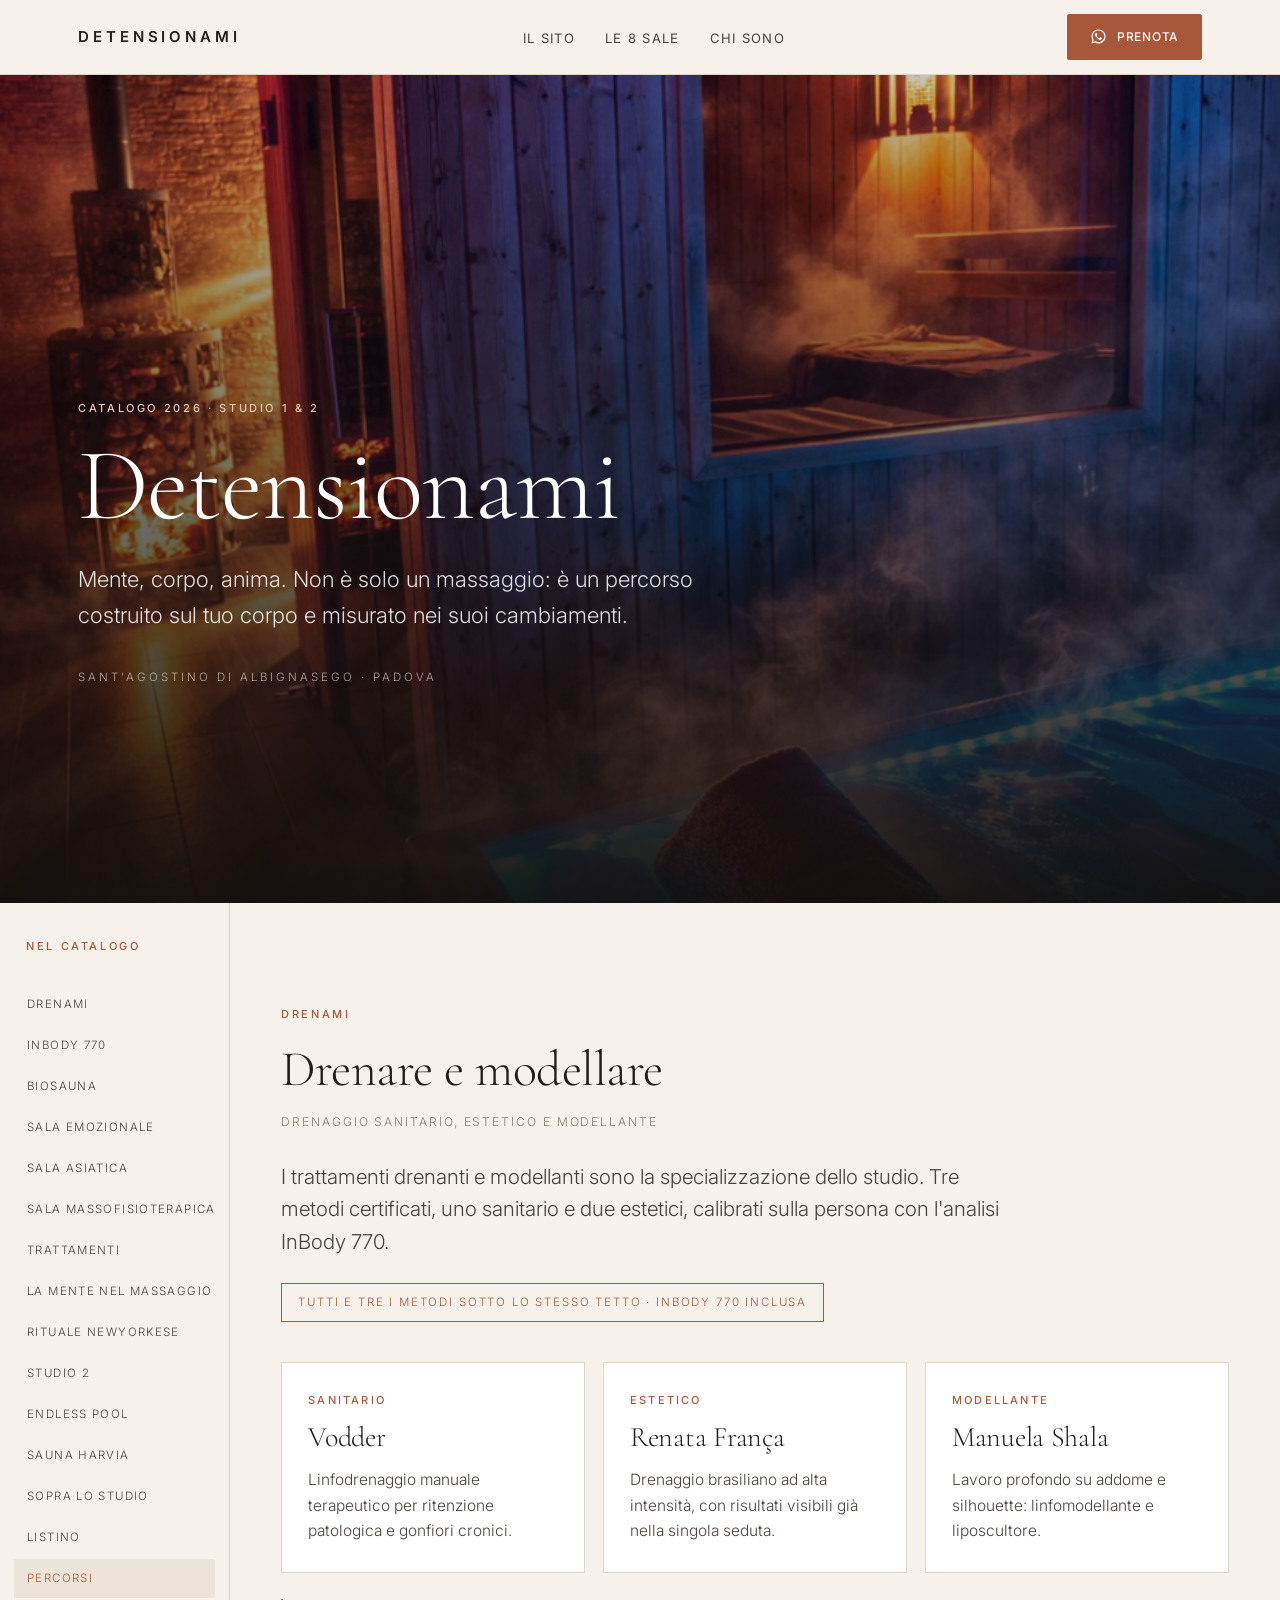
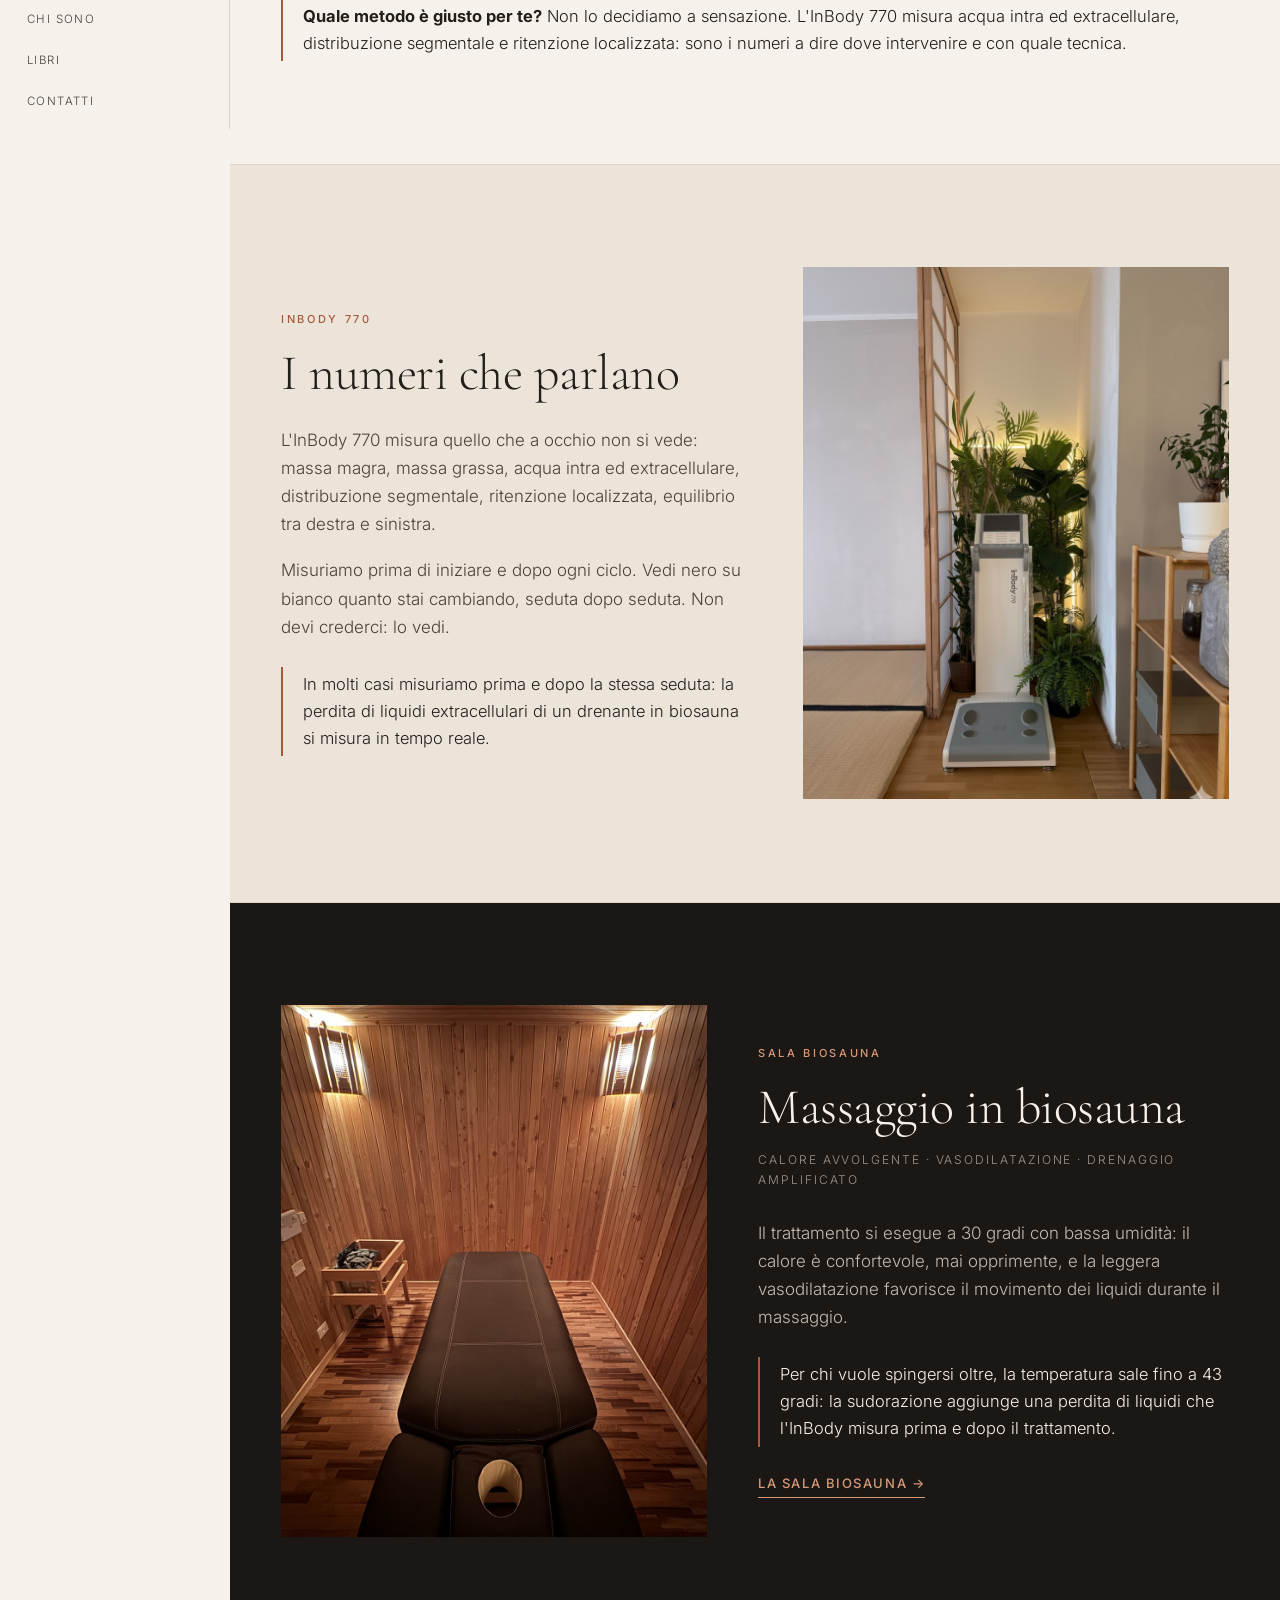
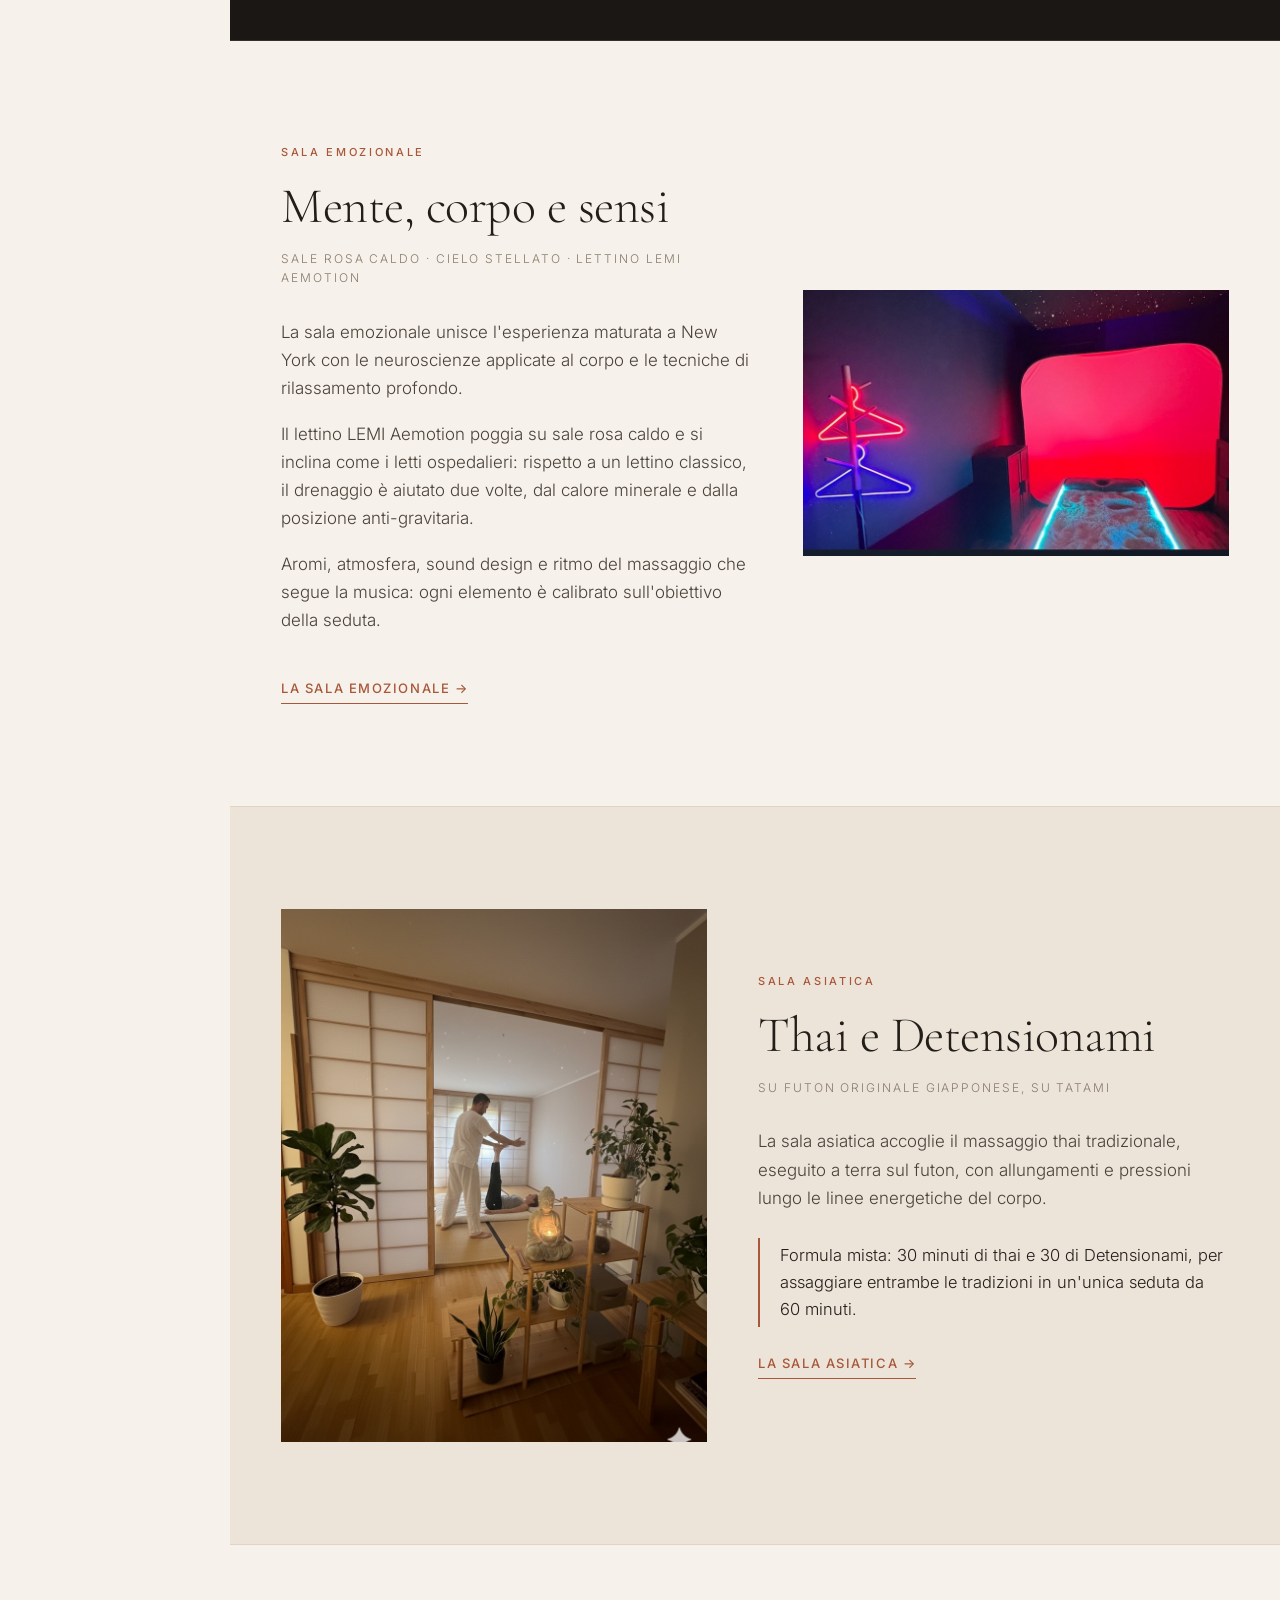
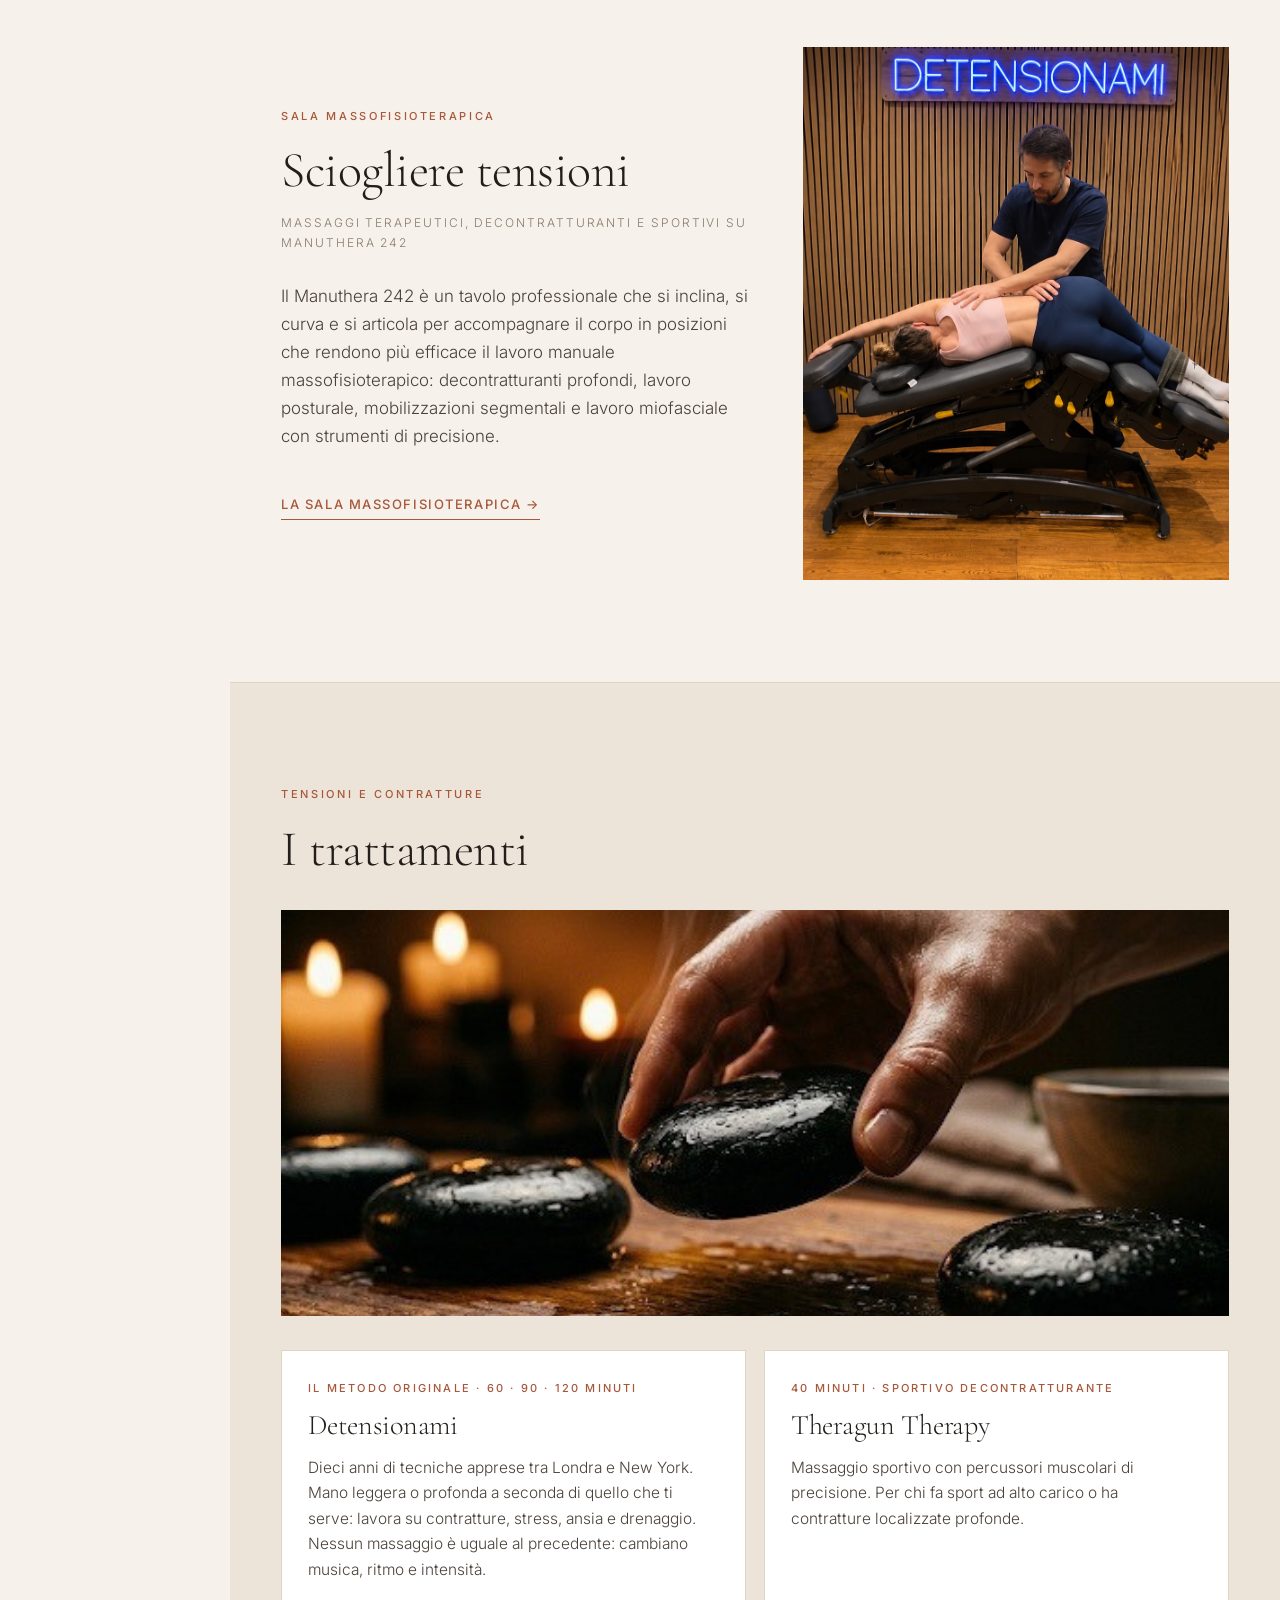
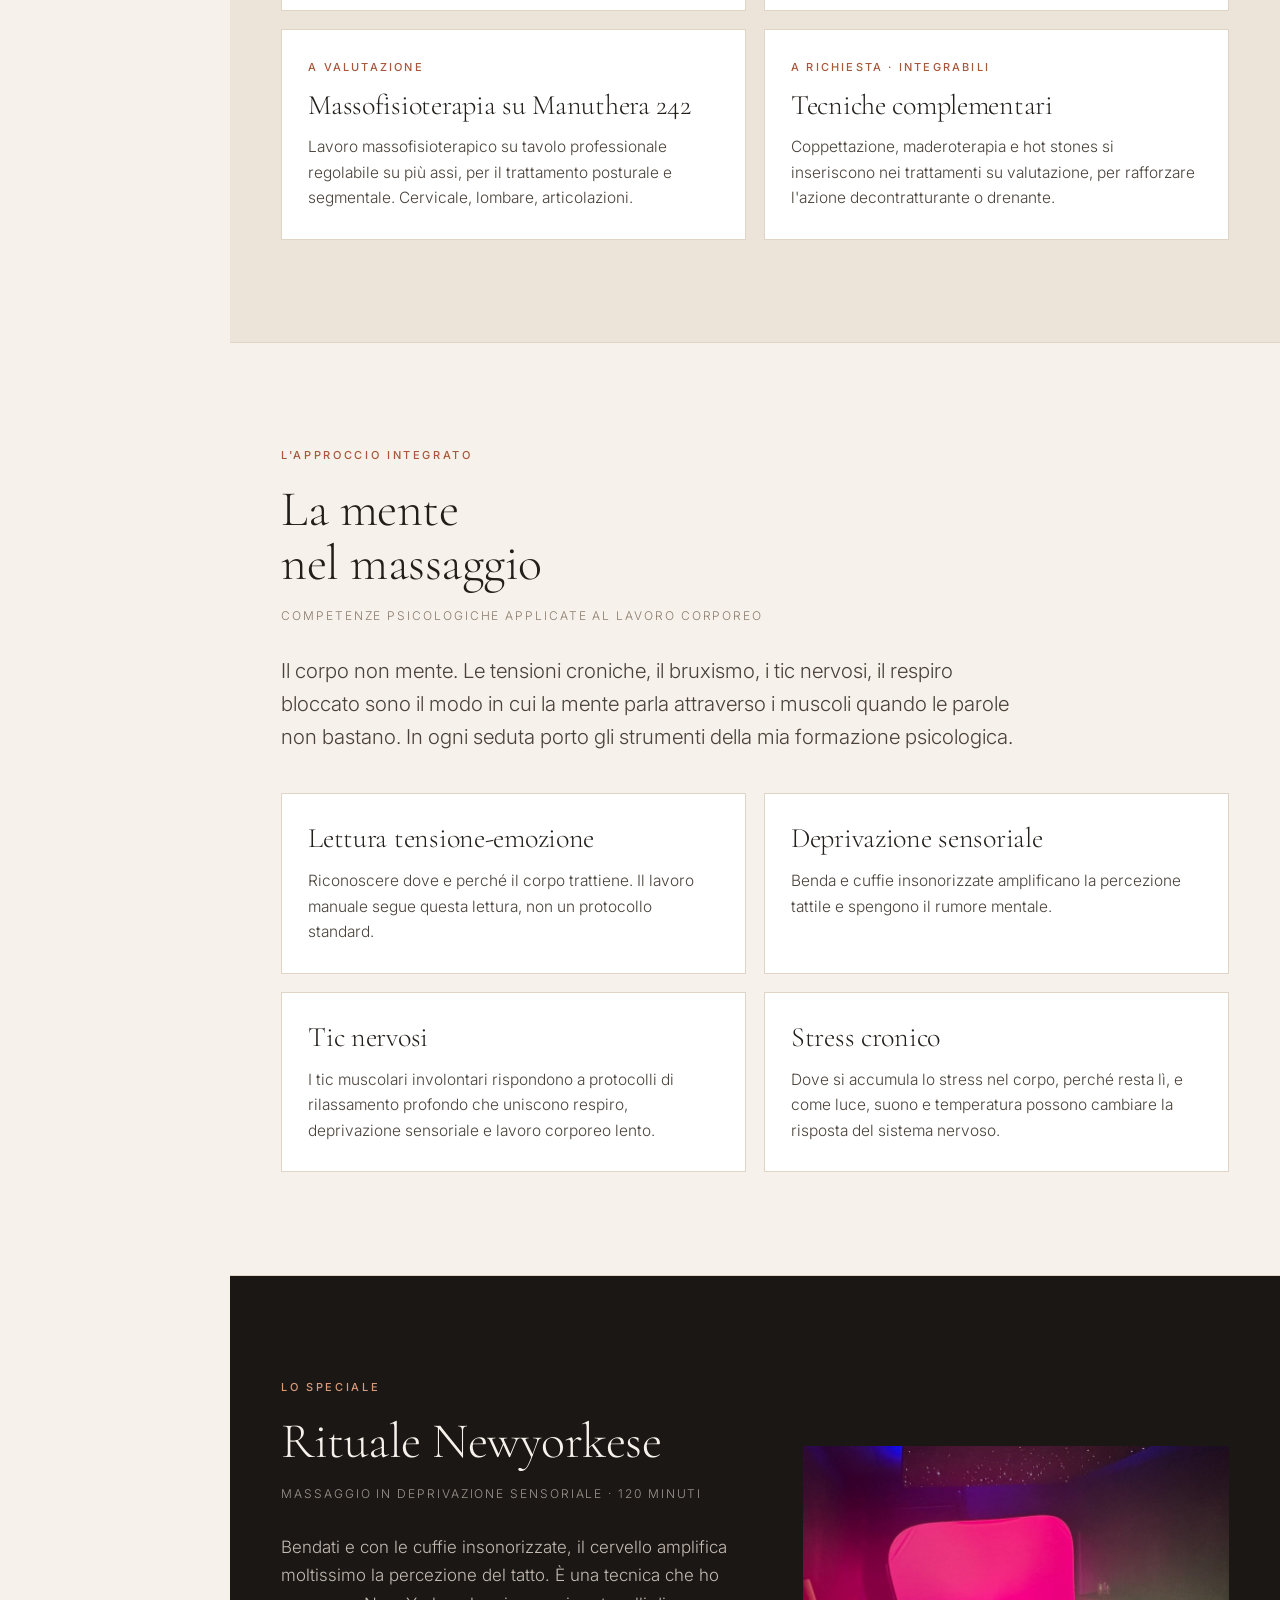
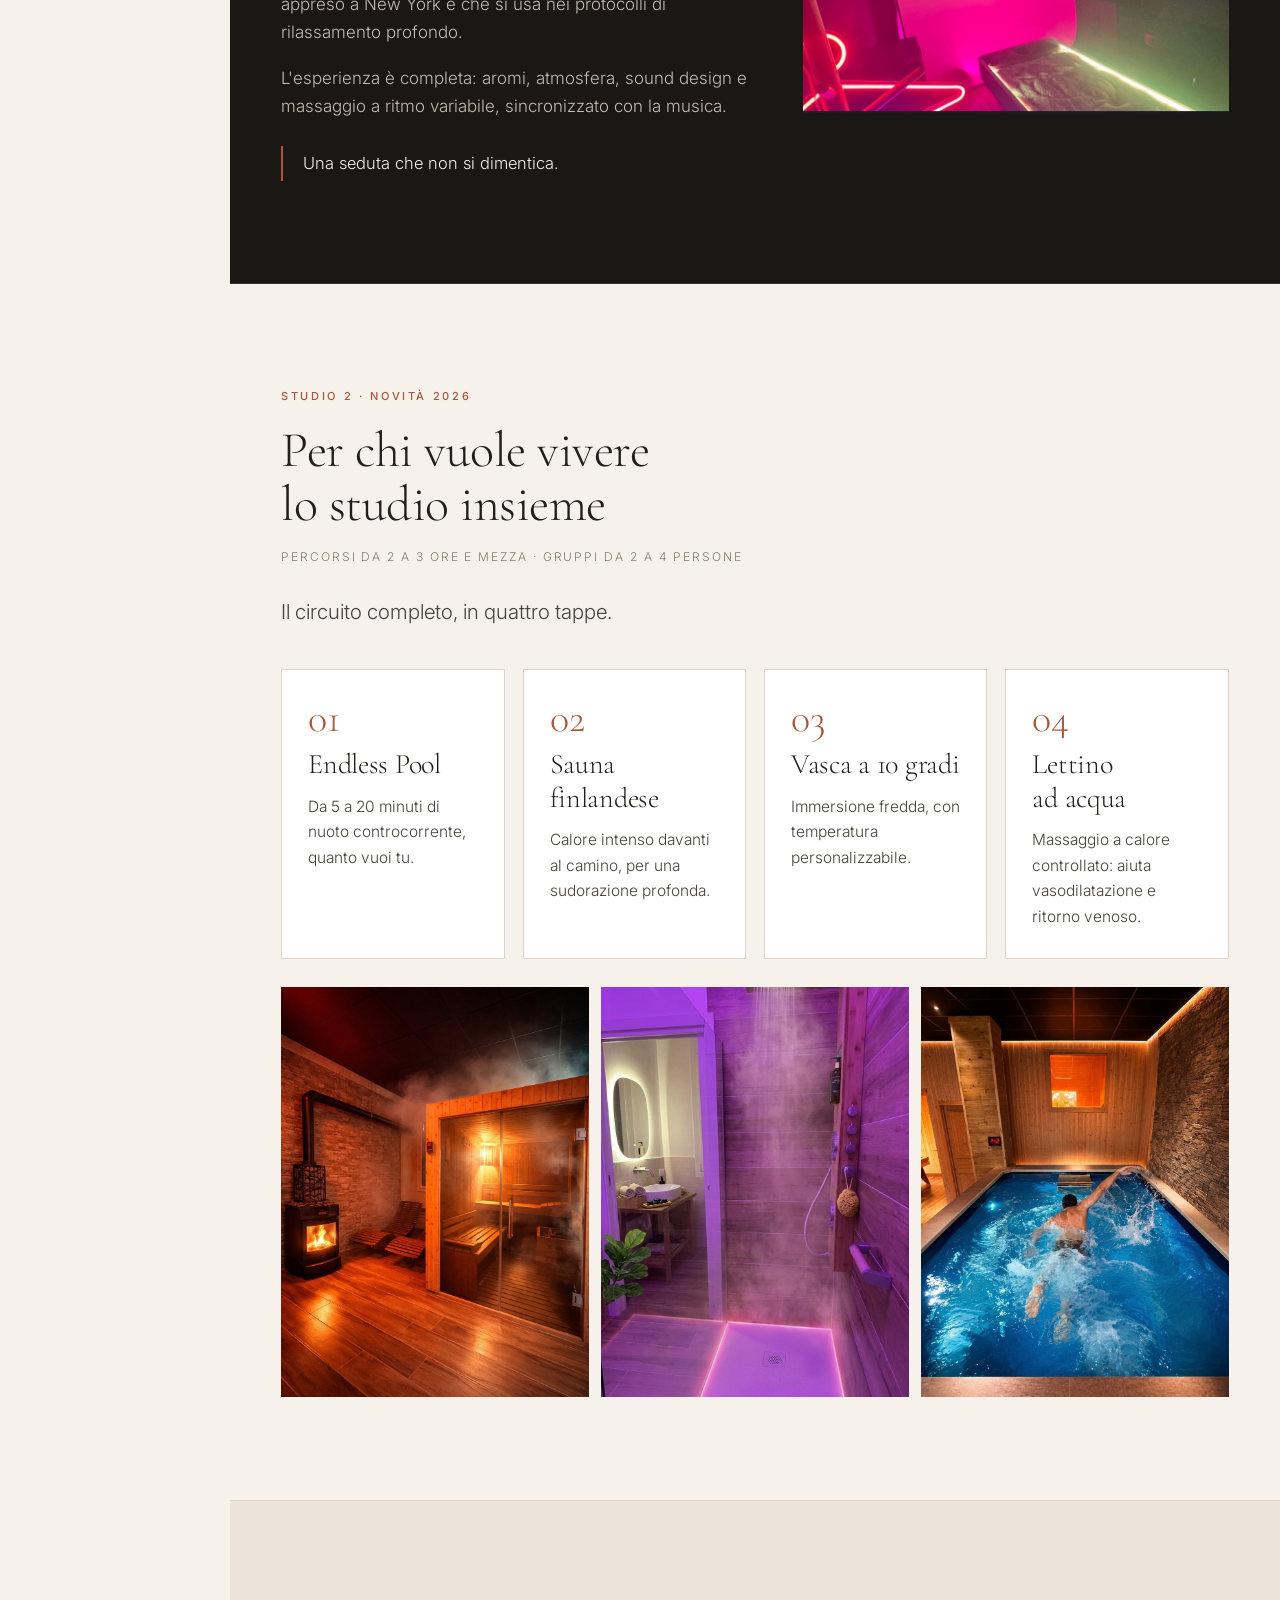
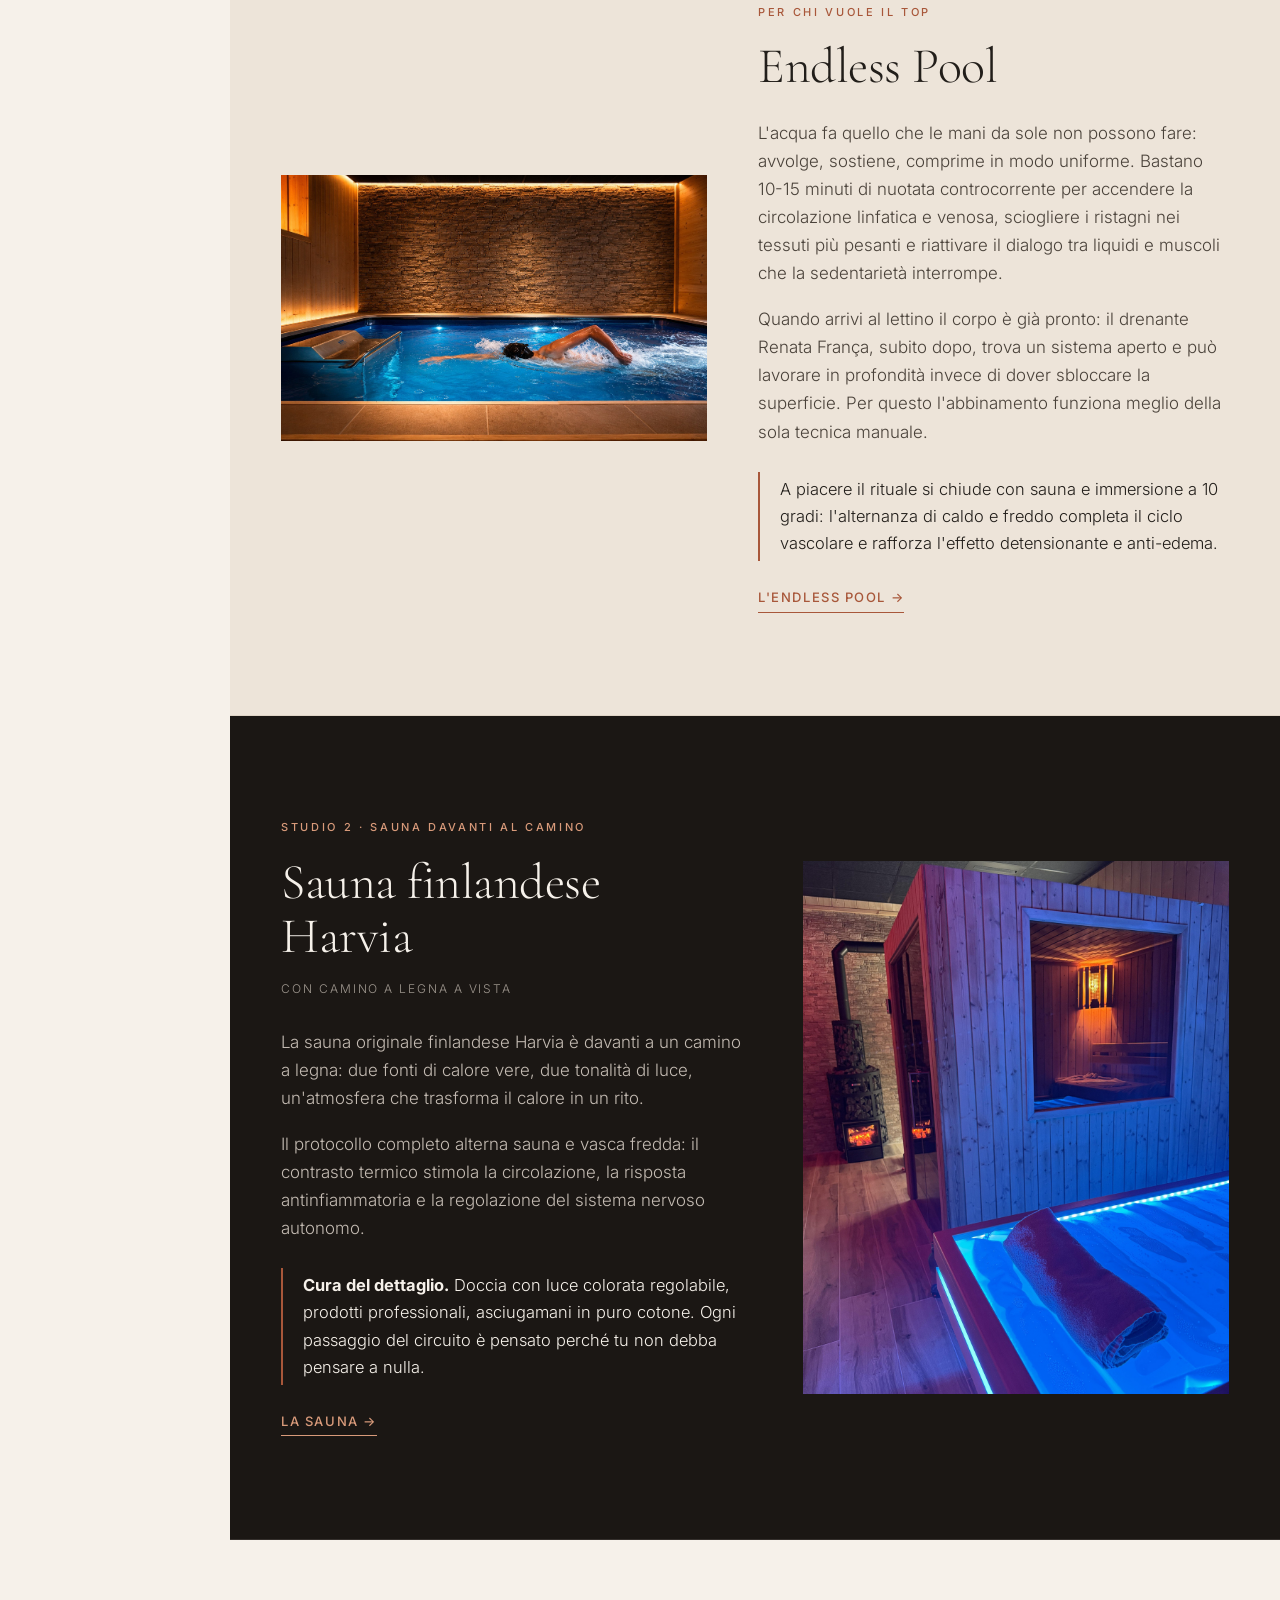
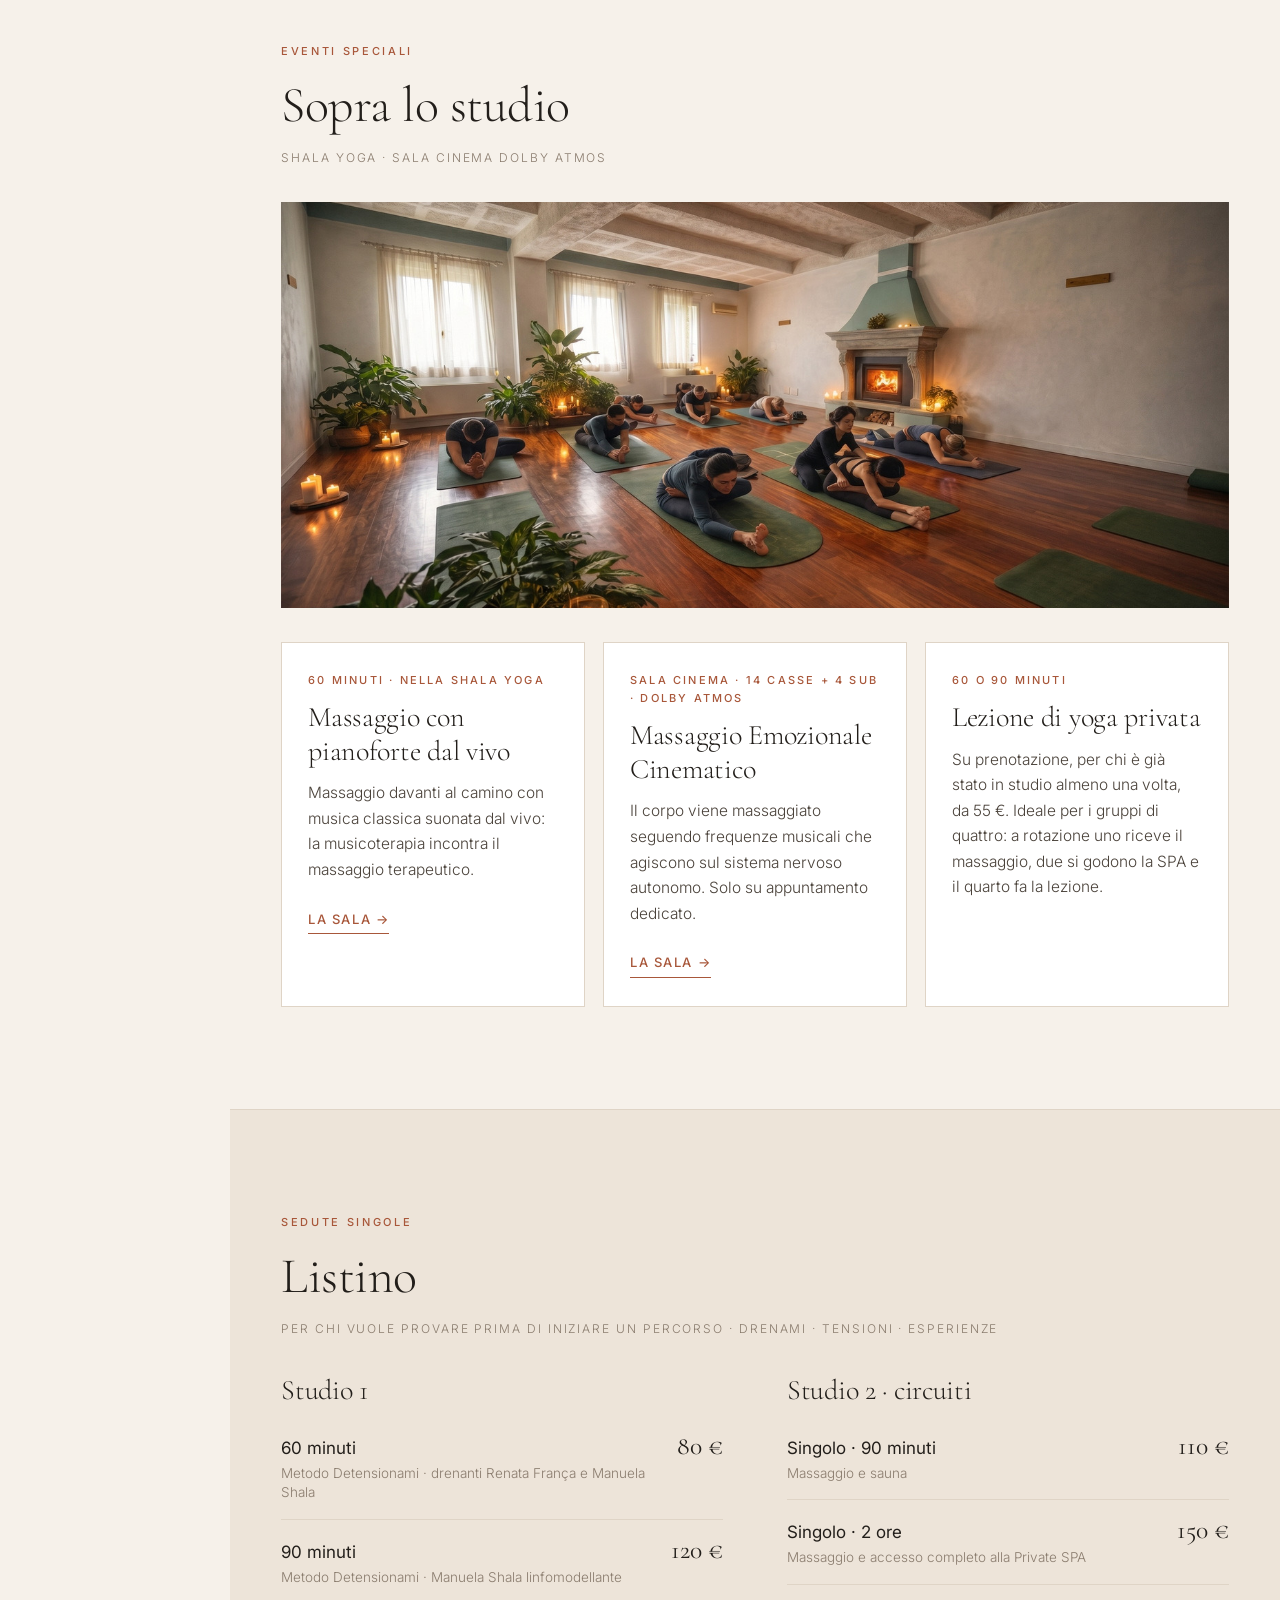
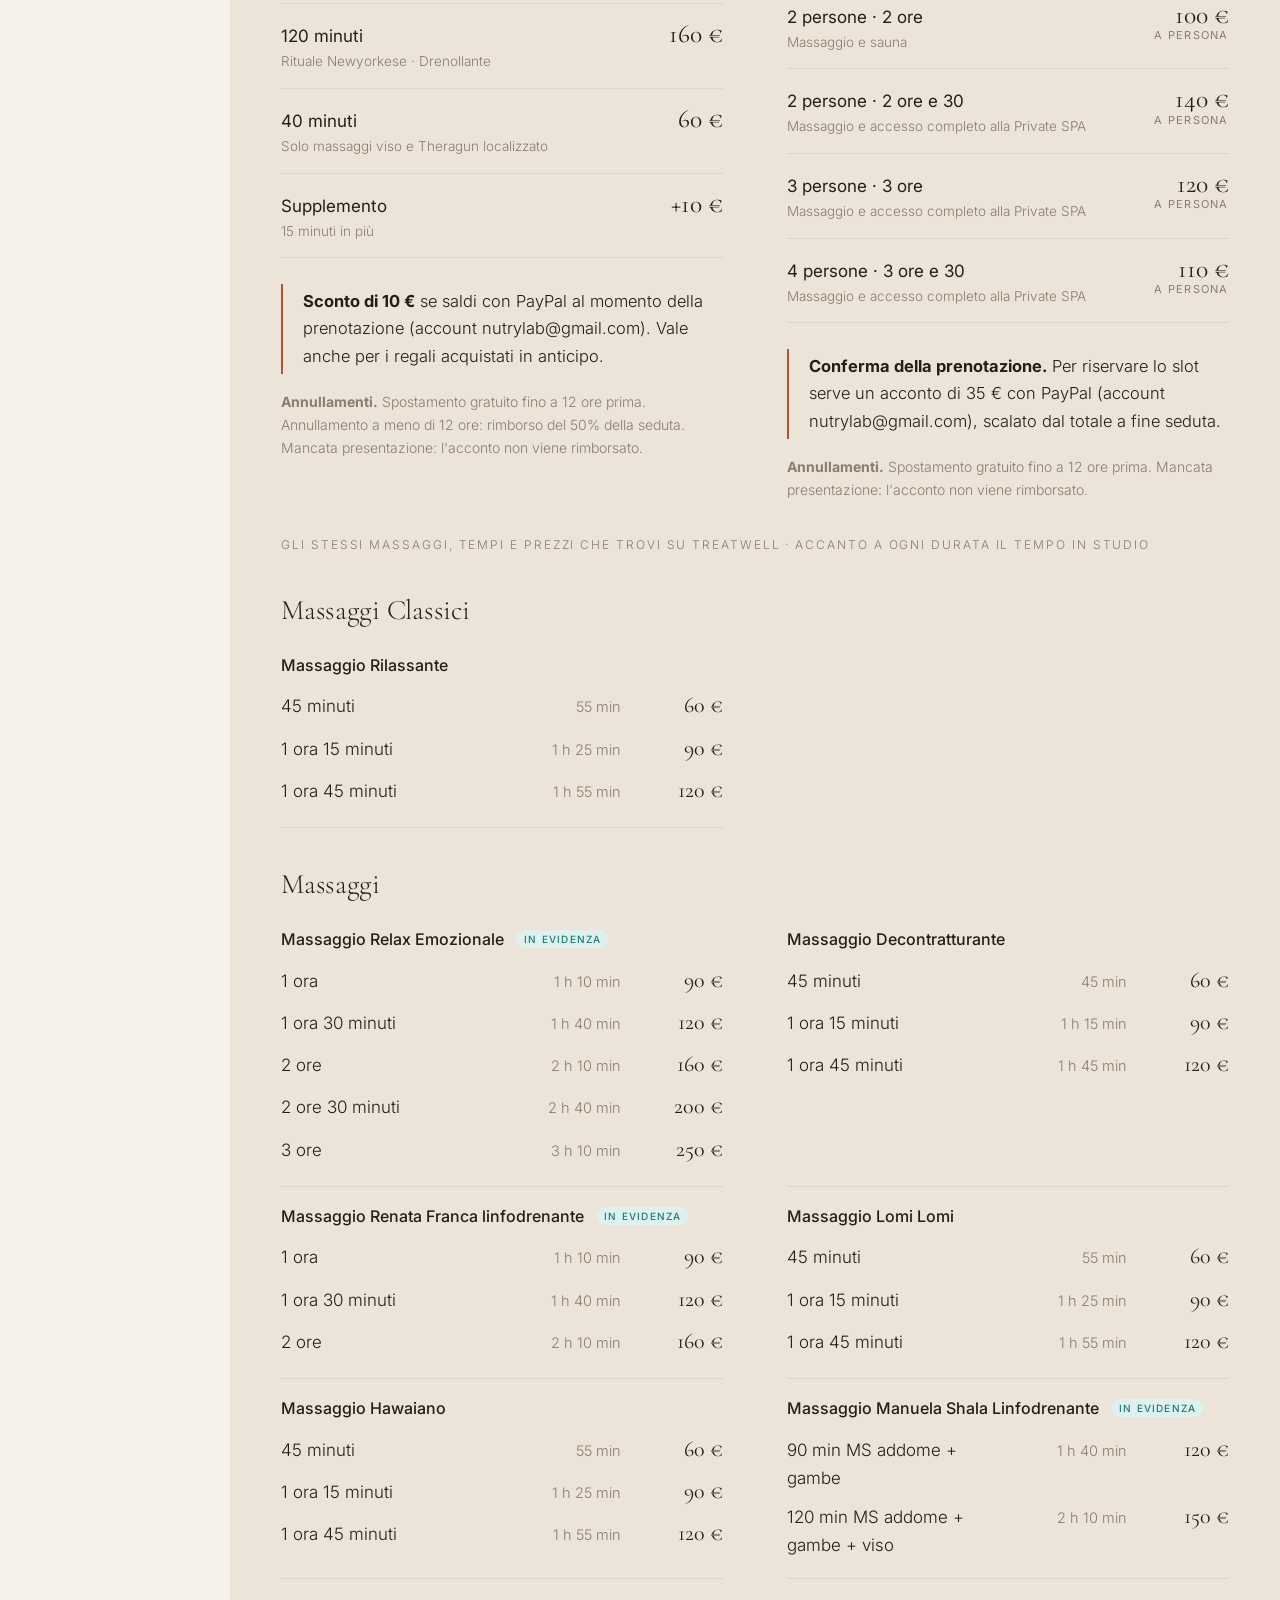
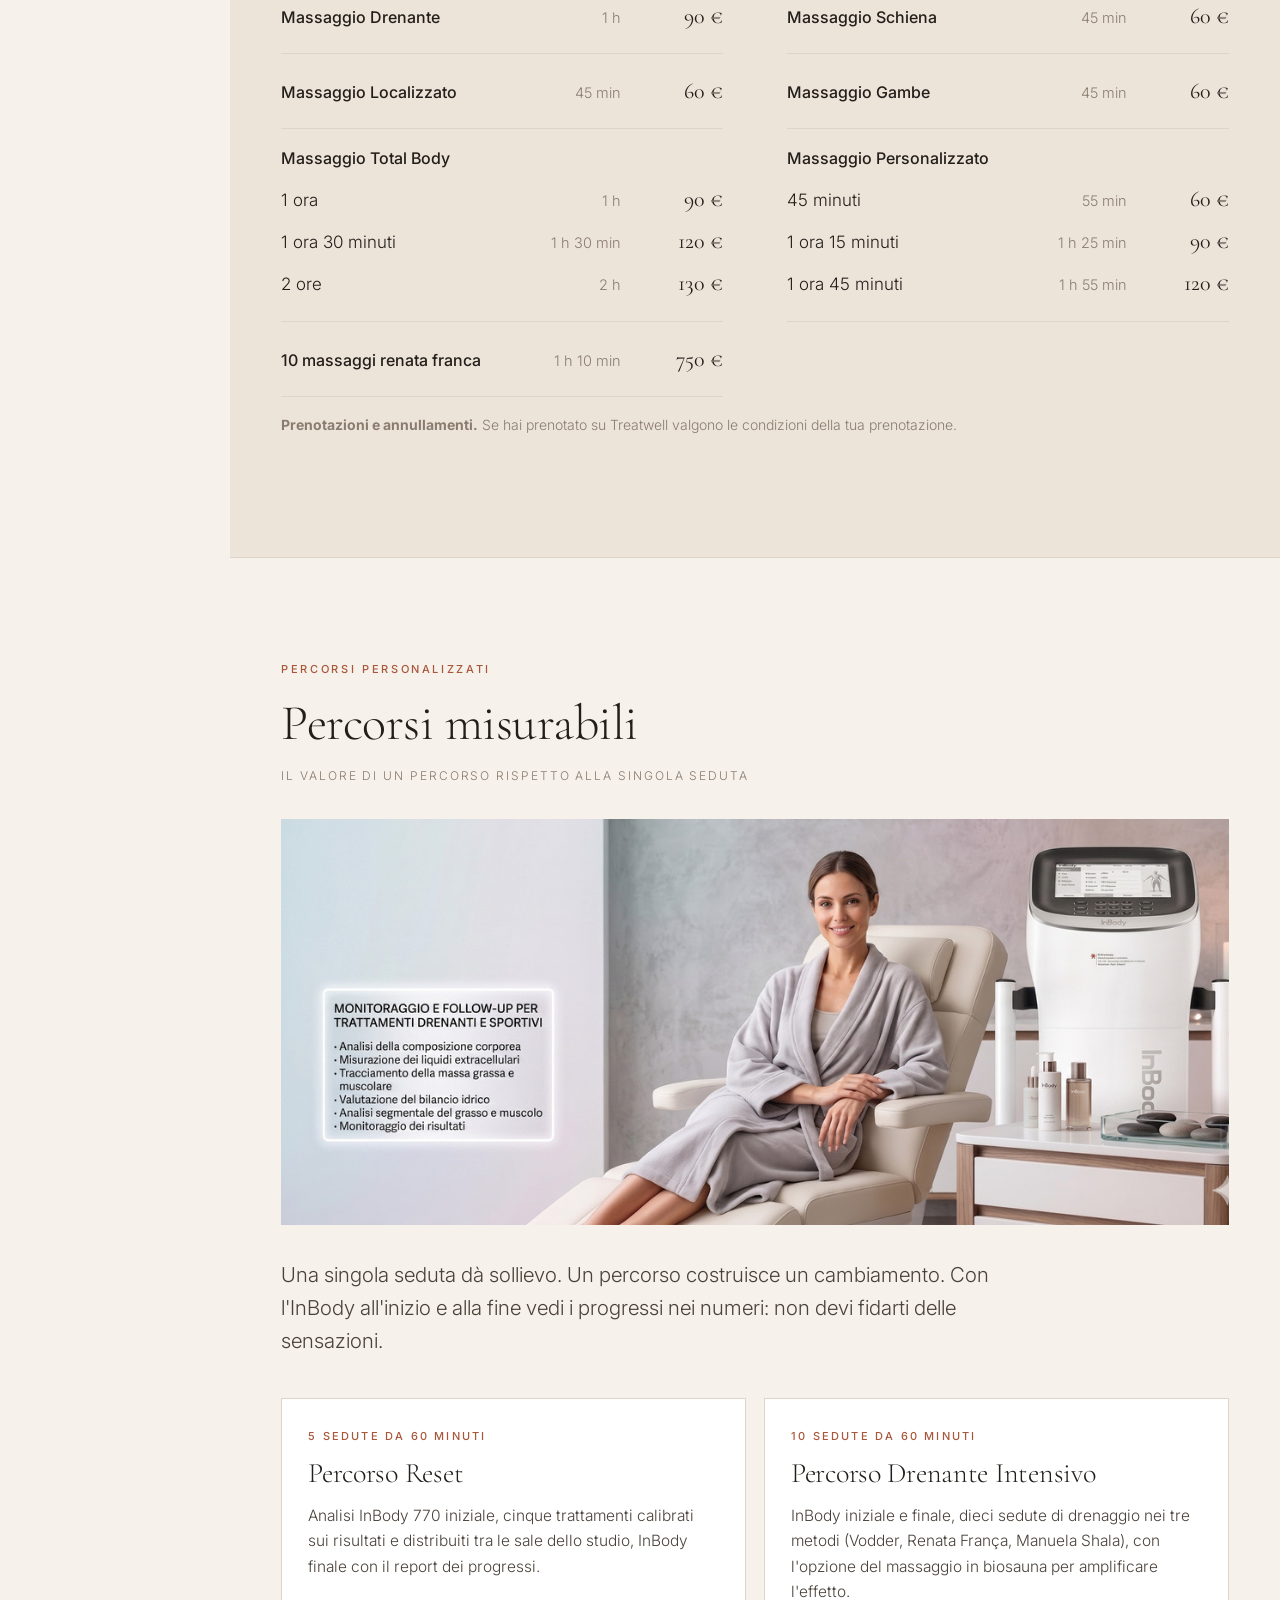
==== commit b43792e0: "Catalogo T: listino servizio per servizio come la pagina di Treatwell Ogni massaggio con le sue vari" ====
--- a/catalogo/index.html
+++ b/catalogo/index.html
@@ -332,34 +332,120 @@
           </div>
         </div>
       </div>
-      <!-- solo nella versione T: gli stessi servizi, durate e prezzi della pagina di Treatwell -->
-      <div data-solo="T">
-        <p class="sub">Gli stessi massaggi, le stesse durate e gli stessi prezzi che trovi su Treatwell</p>
-        <div class="k-price-grid">
-          <div>
-            <h3 class="k-price-title">Massaggi da 45 minuti in su</h3>
-            <ul class="k-prices">
-              <li><span>45 minuti<small>Rilassante · Decontratturante · Lomi Lomi · Hawaiano · Personalizzato · Schiena · Localizzato · Gambe</small></span><b data-prezzo="durata:45">60 €</b></li>
-              <li><span>1 ora e 15<small>Rilassante · Decontratturante · Lomi Lomi · Hawaiano · Personalizzato</small></span><b data-prezzo="durata:75">90 €</b></li>
-              <li><span>1 ora e 45<small>Rilassante · Decontratturante · Lomi Lomi · Hawaiano · Personalizzato</small></span><b data-prezzo="durata:105">120 €</b></li>
-            </ul>
-            <p class="k-note"><strong>Il tempo in studio.</strong> Su Treatwell accanto a ogni massaggio vedi anche il tempo in studio: di solito 10 minuti in più, per accoglierti e prepararti con calma. Il massaggio dura sempre quello che hai scelto.</p>
-            <p class="k-small"><strong>Prenotazioni e annullamenti.</strong> Se hai prenotato su Treatwell valgono le condizioni della tua prenotazione.</p>
-          </div>
-          <div>
-            <h3 class="k-price-title">Massaggi da un'ora in su</h3>
-            <ul class="k-prices">
-              <li><span>1 ora<small>Relax Emozionale · Renata França linfodrenante · Drenante · Total Body</small></span><b data-prezzo="durata:60">90 €</b></li>
-              <li><span>1 ora e 30<small>Relax Emozionale · Renata França linfodrenante · Total Body · Manuela Shala addome e gambe</small></span><b data-prezzo="durata:90">120 €</b></li>
-              <li><span>2 ore<small>Relax Emozionale · Renata França linfodrenante</small></span><b data-prezzo="durata:120">160 €</b></li>
-              <li><span>2 ore<small>Total Body</small></span><b data-prezzo="altro:Treatwell · Total Body 2 ore">130 €</b></li>
-              <li><span>2 ore<small>Manuela Shala addome, gambe e viso</small></span><b data-prezzo="altro:Treatwell · Manuela Shala 2 ore">150 €</b></li>
-              <li><span>2 ore e 30<small>Relax Emozionale</small></span><b data-prezzo="durata:150">200 €</b></li>
-              <li><span>3 ore<small>Relax Emozionale</small></span><b data-prezzo="durata:180">250 €</b></li>
-              <li><span>10 massaggi Renata França<small>Pacchetto · 1 ora ciascuno</small></span><b data-prezzo="altro:Treatwell · 10 massaggi Renata França">750 €</b></li>
-            </ul>
-          </div>
-        </div>
+      <!-- solo nella versione T: servizi, varianti, tempi e prezzi come sulla pagina di Treatwell (28/11/2026) -->
+      <div data-solo="T" class="tw">
+        <p class="sub">Gli stessi massaggi, tempi e prezzi che trovi su Treatwell · accanto a ogni durata il tempo in studio</p>
+        <p class="tw-legenda"><span>Massaggio</span><span>Tempo in studio</span><span>Prezzo</span></p>
+        <h3 class="k-price-title">Massaggi Classici</h3>
+        <div class="tw-lista">
+          <article class="tw-s">
+            <h4>Massaggio Rilassante</h4>
+            <ul>
+              <li><span class="tw-n">45 minuti</span><span class="tw-t">55 min</span><b data-prezzo="durata:45">60 €</b></li>
+              <li><span class="tw-n">1 ora 15 minuti</span><span class="tw-t">1 h 25 min</span><b data-prezzo="durata:75">90 €</b></li>
+              <li><span class="tw-n">1 ora 45 minuti</span><span class="tw-t">1 h 55 min</span><b data-prezzo="durata:105">120 €</b></li>
+            </ul>
+          </article>
+        </div>
+        <h3 class="k-price-title">Massaggi</h3>
+        <div class="tw-lista">
+          <article class="tw-s">
+            <h4>Massaggio Relax Emozionale <em class="tw-ev">In evidenza</em></h4>
+            <ul>
+              <li><span class="tw-n">1 ora</span><span class="tw-t">1 h 10 min</span><b data-prezzo="durata:60">90 €</b></li>
+              <li><span class="tw-n">1 ora 30 minuti</span><span class="tw-t">1 h 40 min</span><b data-prezzo="durata:90">120 €</b></li>
+              <li><span class="tw-n">2 ore</span><span class="tw-t">2 h 10 min</span><b data-prezzo="durata:120">160 €</b></li>
+              <li><span class="tw-n">2 ore 30 minuti</span><span class="tw-t">2 h 40 min</span><b data-prezzo="durata:150">200 €</b></li>
+              <li><span class="tw-n">3 ore</span><span class="tw-t">3 h 10 min</span><b data-prezzo="durata:180">250 €</b></li>
+            </ul>
+          </article>
+          <article class="tw-s">
+            <h4>Massaggio Decontratturante</h4>
+            <ul>
+              <li><span class="tw-n">45 minuti</span><span class="tw-t">45 min</span><b data-prezzo="durata:45">60 €</b></li>
+              <li><span class="tw-n">1 ora 15 minuti</span><span class="tw-t">1 h 15 min</span><b data-prezzo="durata:75">90 €</b></li>
+              <li><span class="tw-n">1 ora 45 minuti</span><span class="tw-t">1 h 45 min</span><b data-prezzo="durata:105">120 €</b></li>
+            </ul>
+          </article>
+          <article class="tw-s">
+            <h4>Massaggio Renata Franca linfodrenante <em class="tw-ev">In evidenza</em></h4>
+            <ul>
+              <li><span class="tw-n">1 ora</span><span class="tw-t">1 h 10 min</span><b data-prezzo="durata:60">90 €</b></li>
+              <li><span class="tw-n">1 ora 30 minuti</span><span class="tw-t">1 h 40 min</span><b data-prezzo="durata:90">120 €</b></li>
+              <li><span class="tw-n">2 ore</span><span class="tw-t">2 h 10 min</span><b data-prezzo="durata:120">160 €</b></li>
+            </ul>
+          </article>
+          <article class="tw-s">
+            <h4>Massaggio Lomi Lomi</h4>
+            <ul>
+              <li><span class="tw-n">45 minuti</span><span class="tw-t">55 min</span><b data-prezzo="durata:45">60 €</b></li>
+              <li><span class="tw-n">1 ora 15 minuti</span><span class="tw-t">1 h 25 min</span><b data-prezzo="durata:75">90 €</b></li>
+              <li><span class="tw-n">1 ora 45 minuti</span><span class="tw-t">1 h 55 min</span><b data-prezzo="durata:105">120 €</b></li>
+            </ul>
+          </article>
+          <article class="tw-s">
+            <h4>Massaggio Hawaiano</h4>
+            <ul>
+              <li><span class="tw-n">45 minuti</span><span class="tw-t">55 min</span><b data-prezzo="durata:45">60 €</b></li>
+              <li><span class="tw-n">1 ora 15 minuti</span><span class="tw-t">1 h 25 min</span><b data-prezzo="durata:75">90 €</b></li>
+              <li><span class="tw-n">1 ora 45 minuti</span><span class="tw-t">1 h 55 min</span><b data-prezzo="durata:105">120 €</b></li>
+            </ul>
+          </article>
+          <article class="tw-s">
+            <h4>Massaggio Manuela Shala Linfodrenante <em class="tw-ev">In evidenza</em></h4>
+            <ul>
+              <li><span class="tw-n">90 min MS addome + gambe</span><span class="tw-t">1 h 40 min</span><b data-prezzo="durata:90">120 €</b></li>
+              <li><span class="tw-n">120 min MS addome + gambe + viso</span><span class="tw-t">2 h 10 min</span><b data-prezzo="altro:Treatwell · Manuela Shala 2 ore">150 €</b></li>
+            </ul>
+          </article>
+          <article class="tw-s tw-uno">
+            <h4>Massaggio Drenante</h4>
+            <ul>
+              <li><span class="tw-t">1 h</span><b data-prezzo="durata:60">90 €</b></li>
+            </ul>
+          </article>
+          <article class="tw-s tw-uno">
+            <h4>Massaggio Schiena</h4>
+            <ul>
+              <li><span class="tw-t">45 min</span><b data-prezzo="durata:45">60 €</b></li>
+            </ul>
+          </article>
+          <article class="tw-s tw-uno">
+            <h4>Massaggio Localizzato</h4>
+            <ul>
+              <li><span class="tw-t">45 min</span><b data-prezzo="durata:45">60 €</b></li>
+            </ul>
+          </article>
+          <article class="tw-s tw-uno">
+            <h4>Massaggio Gambe</h4>
+            <ul>
+              <li><span class="tw-t">45 min</span><b data-prezzo="durata:45">60 €</b></li>
+            </ul>
+          </article>
+          <article class="tw-s">
+            <h4>Massaggio Total Body</h4>
+            <ul>
+              <li><span class="tw-n">1 ora</span><span class="tw-t">1 h</span><b data-prezzo="durata:60">90 €</b></li>
+              <li><span class="tw-n">1 ora 30 minuti</span><span class="tw-t">1 h 30 min</span><b data-prezzo="durata:90">120 €</b></li>
+              <li><span class="tw-n">2 ore</span><span class="tw-t">2 h</span><b data-prezzo="altro:Treatwell · Total Body 2 ore">130 €</b></li>
+            </ul>
+          </article>
+          <article class="tw-s">
+            <h4>Massaggio Personalizzato</h4>
+            <ul>
+              <li><span class="tw-n">45 minuti</span><span class="tw-t">55 min</span><b data-prezzo="durata:45">60 €</b></li>
+              <li><span class="tw-n">1 ora 15 minuti</span><span class="tw-t">1 h 25 min</span><b data-prezzo="durata:75">90 €</b></li>
+              <li><span class="tw-n">1 ora 45 minuti</span><span class="tw-t">1 h 55 min</span><b data-prezzo="durata:105">120 €</b></li>
+            </ul>
+          </article>
+          <article class="tw-s tw-uno">
+            <h4>10 massaggi renata franca</h4>
+            <ul>
+              <li><span class="tw-t">1 h 10 min</span><b data-prezzo="altro:Treatwell · 10 massaggi Renata França">750 €</b></li>
+            </ul>
+          </article>
+        </div>
+        <p class="k-small"><strong>Prenotazioni e annullamenti.</strong> Se hai prenotato su Treatwell valgono le condizioni della tua prenotazione.</p>
       </div>
     </div>
   </section>
--- a/catalogo/catalogo.css
+++ b/catalogo/catalogo.css
@@ -255,3 +255,24 @@
 .editing [data-solo], .editing [data-tranne]{outline:2px dashed #A8573A; outline-offset:12px; margin:28px 0}
 .editing [data-solo]::before{content:"Solo nel catalogo " attr(data-solo); display:inline-block; font:500 11px/1 Inter,system-ui,sans-serif; letter-spacing:.12em; text-transform:uppercase; background:#A8573A; color:#fff; padding:6px 10px; border-radius:999px}
 .editing [data-tranne]::before{content:"In tutti i cataloghi tranne " attr(data-tranne); display:inline-block; font:500 11px/1 Inter,system-ui,sans-serif; letter-spacing:.12em; text-transform:uppercase; background:#5b5048; color:#fff; padding:6px 10px; border-radius:999px}
+
+/* Listino della versione T: servizio per servizio, come la pagina di Treatwell
+   (variante, tempo in studio, prezzo). */
+.tw .k-price-title{margin-top:40px}
+.tw-legenda{display:grid; grid-template-columns:1fr 110px 90px; gap:12px; margin:28px 0 0; font-size:11px; letter-spacing:.12em; text-transform:uppercase; color:var(--muted)}
+.tw-legenda span:nth-child(n+2){text-align:right}
+.tw-lista{display:grid; gap:0 64px}
+@media (min-width:960px){ .tw-lista{grid-template-columns:1fr 1fr} .tw-legenda{display:none} }
+.tw-s{padding:16px 0; border-bottom:1px solid var(--line); break-inside:avoid}
+.tw-s h4{margin:0 0 6px; font-weight:500; font-size:16px; letter-spacing:0}
+.tw-ev{display:inline-block; margin-left:8px; font:500 10px/1 var(--sans); font-style:normal; letter-spacing:.12em; text-transform:uppercase; color:#1f7a74; background:#dff1ef; padding:4px 8px; border-radius:999px; vertical-align:2px}
+.tw-s ul{list-style:none; margin:0; padding:0}
+.tw-s li{display:grid; grid-template-columns:1fr 110px 90px; gap:12px; align-items:baseline; padding:3px 0; font-weight:300}
+.tw-s .tw-n{grid-column:1}
+.tw-s .tw-t{grid-column:2; text-align:right; color:var(--muted); font-size:14.5px; white-space:nowrap}
+.tw-s b{grid-column:3; text-align:right; font-family:var(--serif); font-weight:400; font-size:22px; white-space:nowrap}
+.tw-uno h4{margin:0}
+.tw-uno{display:grid; grid-template-columns:1fr 212px; gap:12px; align-items:baseline}
+.tw-uno li{grid-template-columns:110px 90px}
+.tw-uno .tw-t{grid-column:1} .tw-uno b{grid-column:2}
+@media (max-width:520px){ .tw-s li{grid-template-columns:1fr 84px 64px; gap:8px} .tw-uno{grid-template-columns:1fr 156px} .tw-uno li{grid-template-columns:84px 64px} .tw-s b{font-size:19px} }
